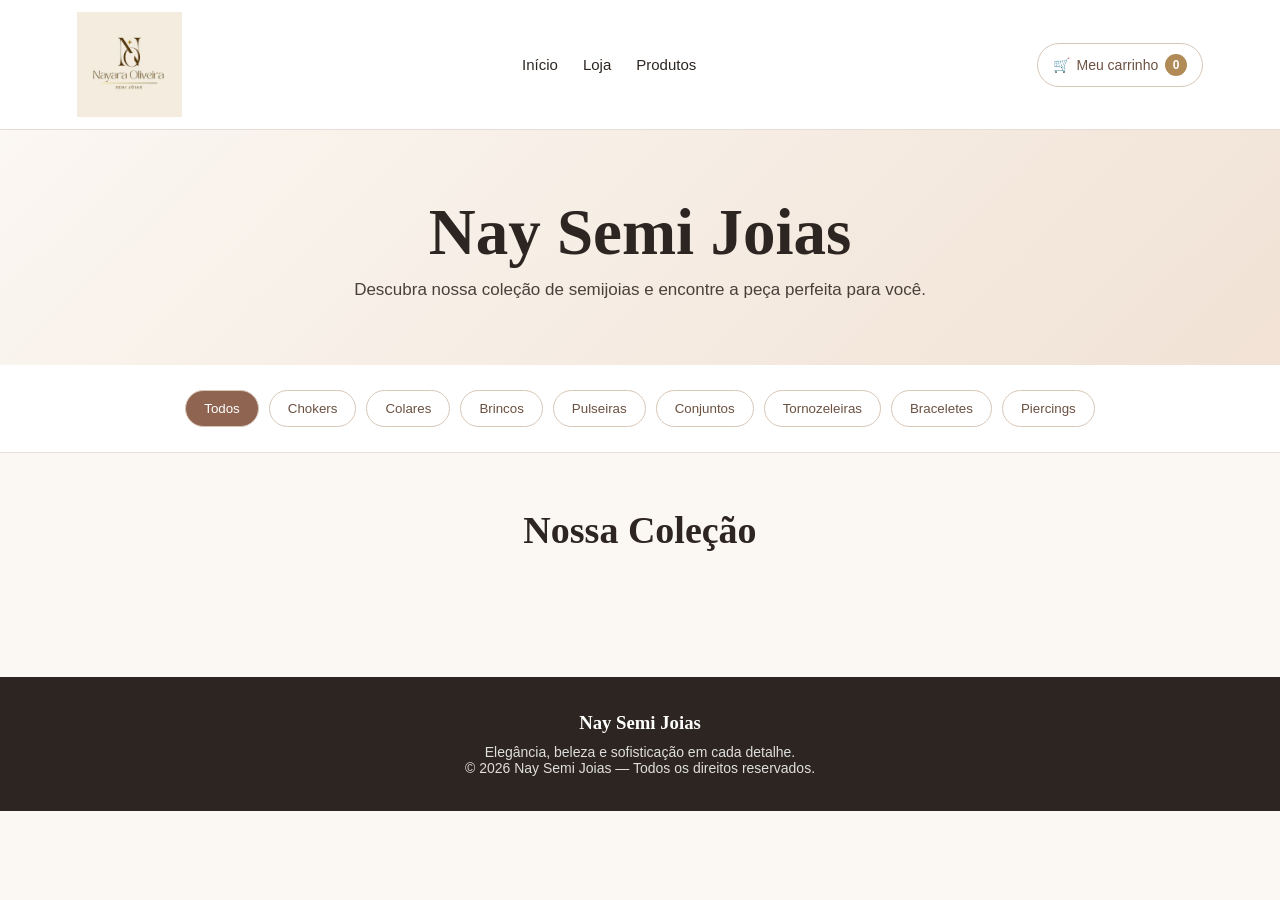
==== loja.html @ fa95d328 "Reorder script tags for carrinho.js" ====
<!DOCTYPE html>
<html lang="pt-BR">
<head>
    <meta charset="UTF-8">
    <meta name="viewport" content="width=device-width, initial-scale=1.0">

    <title>Nay Semi Joias | Loja</title>

    <link rel="stylesheet" href="loja.css">
</head>

<body>

    <!-- CABEÇALHO -->
    <header class="loja-header">

        <a href="index.html" class="loja-logo">
            <img src="logo.jpg" alt="Nayara Oliveira Semi Joias">
        </a>

        <nav class="loja-nav">
            <a href="index.html">Início</a>
            <a href="loja.html">Loja</a>
            <a href="#produtos-area">Produtos</a>
        </nav>


        <button class="carrinho-botao" id="abrir-carrinho" type="button" aria-label="Abrir carrinho">
            🛒 <span>Meu carrinho</span>
            <b id="contador-carrinho">0</b>
        </button>

    </header>


    <!-- BANNER -->
    <section class="loja-banner">

        <h1>Nay Semi Joias</h1>

        <p>
            Descubra nossa coleção de semijoias e encontre
            a peça perfeita para você.
        </p>

    </section>


    <!-- CATEGORIAS -->
    <section class="categorias" id="categorias">

        <button class="ativo" onclick="filtrarProdutos('Todos', this)">
            Todos
        </button>

        <button onclick="filtrarProdutos('Chokers', this)">
            Chokers
        </button>

        <button onclick="filtrarProdutos('Colares', this)">
            Colares
        </button>

        <button onclick="filtrarProdutos('Brincos', this)">
            Brincos
        </button>

        <button onclick="filtrarProdutos('Pulseiras', this)">
            Pulseiras
        </button>

        <button onclick="filtrarProdutos('Conjuntos', this)">
            Conjuntos
        </button>

        <button onclick="filtrarProdutos('Tornozeleiras', this)">
            Tornozeleiras
        </button>

        <button onclick="filtrarProdutos('Braceletes', this)">
            Braceletes
        </button>

        <button onclick="filtrarProdutos('Piercings', this)">
            Piercings
        </button>

    </section>


    <!-- PRODUTOS -->
    <main class="loja-produtos" id="produtos-area">

        <h2>Nossa Coleção</h2>

        <div id="produtos"></div>

    </main>



    <!-- CARRINHO -->
    <div class="carrinho-overlay" id="carrinho-overlay" aria-hidden="true">
        <aside class="carrinho-painel" aria-label="Carrinho de compras">
            <div class="carrinho-topo">
                <div>
                    <span class="carrinho-kicker">NAY SEMI JOIAS</span>
                    <h2>Meu carrinho</h2>
                </div>
                <button class="carrinho-fechar" id="fechar-carrinho" type="button" aria-label="Fechar carrinho">×</button>
            </div>

            <div id="itens-carrinho" class="itens-carrinho"></div>

            <div class="carrinho-vazio" id="carrinho-vazio">
                <div class="carrinho-vazio-icone">🛍️</div>
                <h3>Seu carrinho está vazio</h3>
                <p>Escolha suas peças favoritas e adicione ao carrinho.</p>
            </div>

            <div class="carrinho-resumo">
                <div><span>Total</span><strong id="total-carrinho">R$ 0,00</strong></div>
                <button id="finalizar-whatsapp" class="finalizar-whatsapp" type="button">
                    Finalizar pedido pelo WhatsApp
                </button>
                <button id="continuar-comprando" class="continuar-comprando" type="button">
                    Continuar comprando
                </button>
                <small>O pagamento online poderá ser conectado em uma próxima etapa.</small>
            </div>
        </aside>
    </div>

    <!-- RODAPÉ -->
    <footer class="loja-footer">

        <h3>Nay Semi Joias</h3>

        <p>
            Elegância, beleza e sofisticação em cada detalhe.
        </p>

        <p>
            © 2026 Nay Semi Joias — Todos os direitos reservados.
        </p>

    </footer>


    <!-- JAVASCRIPT -->
    <script src="produtos.js"></script>
<script src="carrinho.js"></script>
    <script>
            const botoes = document.querySelectorAll(".categorias button");

            botoes.forEach(function(item) {
                item.classList.remove("ativo");
            });

            botao.classList.add("ativo");

            if (categoria === "Todos") {

                renderizarProdutos(produtos);

            } else {

                const produtosFiltrados = produtos.filter(function(produto) {

                    return produto.categoria === categoria;

                });

                renderizarProdutos(produtosFiltrados);
            }

            document
                .getElementById("produtos-area")
                .scrollIntoView({
                    behavior: "smooth"
                });
        }

    </script>

</body>
</html>
---- loja.css ----
* {
    box-sizing: border-box;
    margin: 0;
    padding: 0;
}

html {
    scroll-behavior: smooth;
}

body {
    font-family: Arial, Helvetica, sans-serif;
    background: #fbf7f2;
    color: #4a403a;
}

/* CABEÇALHO DA LOJA */

.loja-header {
    background: #ffffff;
    border-bottom: 1px solid #e8ddd4;
    padding: 12px 6%;
    display: flex;
    align-items: center;
    justify-content: space-between;
    position: sticky;
    top: 0;
    z-index: 1000;
}

.loja-logo img {
    width: 105px;
    height: auto;
    display: block;
}

.loja-nav {
    display: flex;
    gap: 25px;
    align-items: center;
}

.loja-nav a {
    color: #2c2521;
    text-decoration: none;
    font-size: 15px;
}

.loja-nav a:hover {
    color: #b08a57;
}

/* BANNER */

.loja-banner {
    padding: 65px 7%;
    text-align: center;
    background: linear-gradient(135deg, #fbf7f2, #f1e2d5);
}

.loja-banner h1 {
    font-family: Georgia, "Times New Roman", serif;
    font-size: clamp(38px, 6vw, 65px);
    color: #2c2521;
    margin-bottom: 10px;
}

.loja-banner p {
    font-size: 17px;
    max-width: 650px;
    margin: auto;
}

/* CATEGORIAS */

.categorias {
    background: #ffffff;
    padding: 25px 6%;
    display: flex;
    justify-content: center;
    gap: 10px;
    flex-wrap: wrap;
    border-bottom: 1px solid #e8ddd4;
}

.categorias button {
    border: 1px solid #d8c6b7;
    background: #ffffff;
    color: #6b5142;
    padding: 10px 18px;
    border-radius: 25px;
    cursor: pointer;
    transition: 0.3s;
}

.categorias button:hover,
.categorias button.ativo {
    background: #8f6552;
    color: #ffffff;
}

/* PRODUTOS */

.loja-produtos {
    max-width: 1250px;
    margin: auto;
    padding: 55px 5%;
}

.loja-produtos h2 {
    text-align: center;
    font-family: Georgia, "Times New Roman", serif;
    font-size: 38px;
    color: #2c2521;
    margin-bottom: 40px;
}

#produtos {
    display: grid;
    grid-template-columns: repeat(4, 1fr);
    gap: 25px;
}

/* CARD */

.produto-card {
    background: #ffffff;
    border: 1px solid #e8ddd4;
    border-radius: 16px;
    overflow: hidden;
    transition: 0.3s;
}

.produto-card:hover {
    transform: translateY(-5px);
    box-shadow: 0 12px 30px rgba(60, 40, 25, 0.12);
}

.produto-imagem {
    width: 100%;
    aspect-ratio: 1 / 1;
    background: #f7f1eb;
    display: flex;
    align-items: center;
    justify-content: center;
    overflow: hidden;
}

.produto-imagem img {
    width: 100%;
    height: 100%;
    object-fit: cover;
    display: block;
}

.sem-imagem {
    color: #9b8577;
    font-size: 14px;
}

/* INFORMAÇÕES */

.produto-info {
    padding: 18px;
}

.produto-categoria {
    font-size: 12px;
    text-transform: uppercase;
    letter-spacing: 1px;
    color: #b08a57;
}

.produto-info h3 {
    font-family: Georgia, "Times New Roman", serif;
    font-size: 19px;
    line-height: 1.3;
    color: #2c2521;
    margin: 8px 0 12px;
}

.produto-info strong {
    display: block;
    font-size: 20px;
    color: #8f6552;
    margin-bottom: 8px;
}

.produto-info p {
    font-size: 13px;
    color: #75665d;
    min-height: 35px;
    margin-bottom: 15px;
}

/* BOTÃO COMPRAR */

.produto-info button {
    width: 100%;
    padding: 12px;
    border: none;
    border-radius: 25px;
    background: #8f6552;
    color: #ffffff;
    font-size: 15px;
    cursor: pointer;
    transition: 0.3s;
}

.produto-info button:hover {
    background: #b08a57;
    transform: translateY(-2px);
}

/* RODAPÉ */

.loja-footer {
    background: #2c2521;
    color: #ffffff;
    text-align: center;
    padding: 35px 20px;
    margin-top: 30px;
}

.loja-footer h3 {
    font-family: Georgia, "Times New Roman", serif;
    margin-bottom: 10px;
}

.loja-footer p {
    font-size: 14px;
    opacity: 0.85;
}

/* TABLET */

@media (max-width: 1000px) {

    #produtos {
        grid-template-columns: repeat(3, 1fr);
    }

}

/* CELULAR */

@media (max-width: 700px) {

    .loja-header {
        padding: 10px 5%;
    }

    .loja-logo img {
        width: 85px;
    }

    .loja-nav {
        gap: 12px;
    }

    .loja-nav a {
        font-size: 12px;
    }

    .loja-banner {
        padding: 50px 6%;
    }

    .loja-banner h1 {
        font-size: 40px;
    }

    .loja-banner p {
        font-size: 15px;
    }

    .loja-produtos {
        padding: 40px 4%;
    }

    .loja-produtos h2 {
        font-size: 30px;
    }

    #produtos {
        grid-template-columns: repeat(2, 1fr);
        gap: 12px;
    }

    .produto-info {
        padding: 13px;
    }

    .produto-info h3 {
        font-size: 16px;
    }

    .produto-info strong {
        font-size: 18px;
    }

    .produto-info p {
        font-size: 11px;
    }

}

/* CELULARES PEQUENOS */

@media (max-width: 400px) {

    #produtos {
        gap: 9px;
    }

    .produto-info h3 {
        font-size: 15px;
    }

    .produto-info button {
        font-size: 13px;
        padding: 10px;
    }

}


/* =========================
   CARRINHO DE COMPRAS
   ========================= */

.carrinho-botao {
    border: 1px solid #d8c6b7;
    background: #ffffff;
    color: #6b5142;
    padding: 10px 15px;
    border-radius: 25px;
    cursor: pointer;
    font-size: 14px;
    display: flex;
    align-items: center;
    gap: 7px;
    white-space: nowrap;
    transition: 0.3s;
}

.carrinho-botao:hover {
    background: #8f6552;
    color: #ffffff;
}

.carrinho-botao b {
    min-width: 22px;
    height: 22px;
    padding: 2px 6px;
    border-radius: 50%;
    background: #b08a57;
    color: #ffffff;
    font-size: 12px;
    display: inline-flex;
    align-items: center;
    justify-content: center;
}

.produto-info .adicionar-carrinho {
    margin-top: 8px;
    background: #2c2521;
}

.produto-info .adicionar-carrinho:hover {
    background: #b08a57;
}

.carrinho-overlay {
    position: fixed;
    inset: 0;
    background: rgba(35, 27, 22, 0.48);
    z-index: 3000;
    opacity: 0;
    visibility: hidden;
    transition: 0.25s;
}

.carrinho-overlay.aberto {
    opacity: 1;
    visibility: visible;
}

.carrinho-painel {
    position: absolute;
    top: 0;
    right: 0;
    width: min(430px, 94vw);
    height: 100%;
    background: #fbf7f2;
    box-shadow: -10px 0 35px rgba(40, 25, 15, 0.18);
    transform: translateX(100%);
    transition: 0.3s;
    display: flex;
    flex-direction: column;
}

.carrinho-overlay.aberto .carrinho-painel {
    transform: translateX(0);
}

.carrinho-topo {
    padding: 22px 20px 16px;
    background: #ffffff;
    border-bottom: 1px solid #e8ddd4;
    display: flex;
    justify-content: space-between;
    align-items: flex-start;
}

.carrinho-kicker {
    font-size: 10px;
    letter-spacing: 1.6px;
    color: #b08a57;
}

.carrinho-topo h2 {
    font-family: Georgia, "Times New Roman", serif;
    color: #2c2521;
    margin-top: 4px;
}

.carrinho-fechar {
    border: 0;
    background: transparent;
    color: #6b5142;
    font-size: 34px;
    line-height: 1;
    cursor: pointer;
}

.itens-carrinho {
    flex: 1;
    overflow-y: auto;
    padding: 15px;
}

.item-carrinho {
    background: #ffffff;
    border: 1px solid #e8ddd4;
    border-radius: 13px;
    padding: 11px;
    margin-bottom: 10px;
    display: grid;
    grid-template-columns: 66px 1fr;
    gap: 11px;
}

.item-carrinho img {
    width: 66px;
    height: 66px;
    object-fit: cover;
    border-radius: 9px;
    background: #f7f1eb;
}

.item-carrinho h4 {
    color: #2c2521;
    font-family: Georgia, "Times New Roman", serif;
    font-size: 15px;
    margin-bottom: 5px;
}

.item-carrinho-preco {
    color: #8f6552;
    font-weight: bold;
    font-size: 14px;
}

.item-carrinho-acoes {
    display: flex;
    align-items: center;
    justify-content: space-between;
    gap: 8px;
    margin-top: 9px;
}

.quantidade {
    display: flex;
    align-items: center;
    border: 1px solid #d8c6b7;
    border-radius: 20px;
    overflow: hidden;
}

.quantidade button {
    border: 0;
    background: #fbf7f2;
    width: 28px;
    height: 28px;
    cursor: pointer;
    color: #6b5142;
    font-size: 16px;
}

.quantidade span {
    width: 27px;
    text-align: center;
    font-size: 13px;
}

.remover-item {
    border: 0;
    background: transparent;
    color: #9b6d5c;
    cursor: pointer;
    font-size: 12px;
}

.carrinho-vazio {
    text-align: center;
    padding: 55px 25px;
    color: #75665d;
}

.carrinho-vazio-icone {
    font-size: 42px;
    margin-bottom: 12px;
}

.carrinho-vazio h3 {
    font-family: Georgia, "Times New Roman", serif;
    color: #2c2521;
    margin-bottom: 8px;
}

.carrinho-resumo {
    background: #ffffff;
    border-top: 1px solid #e8ddd4;
    padding: 18px;
}

.carrinho-resumo > div {
    display: flex;
    justify-content: space-between;
    align-items: center;
    margin-bottom: 13px;
}

.carrinho-resumo strong {
    color: #8f6552;
    font-size: 20px;
}

.finalizar-whatsapp,
.continuar-comprando {
    width: 100%;
    border: 0;
    border-radius: 25px;
    padding: 13px;
    cursor: pointer;
    font-size: 14px;
}

.finalizar-whatsapp {
    background: #8f6552;
    color: #ffffff;
}

.finalizar-whatsapp:hover {
    background: #b08a57;
}

.continuar-comprando {
    margin-top: 8px;
    background: #f1e2d5;
    color: #6b5142;
}

.carrinho-resumo small {
    display: block;
    text-align: center;
    color: #9b8577;
    font-size: 10px;
    margin-top: 10px;
    line-height: 1.4;
}

body.carrinho-aberto {
    overflow: hidden;
}

@media (max-width: 700px) {
    .loja-header {
        flex-wrap: wrap;
        gap: 10px;
    }

    .loja-nav {
        order: 3;
        width: 100%;
        justify-content: center;
    }

    .carrinho-botao {
        padding: 9px 12px;
        font-size: 12px;
    }

    .carrinho-botao span {
        display: none;
    }
}
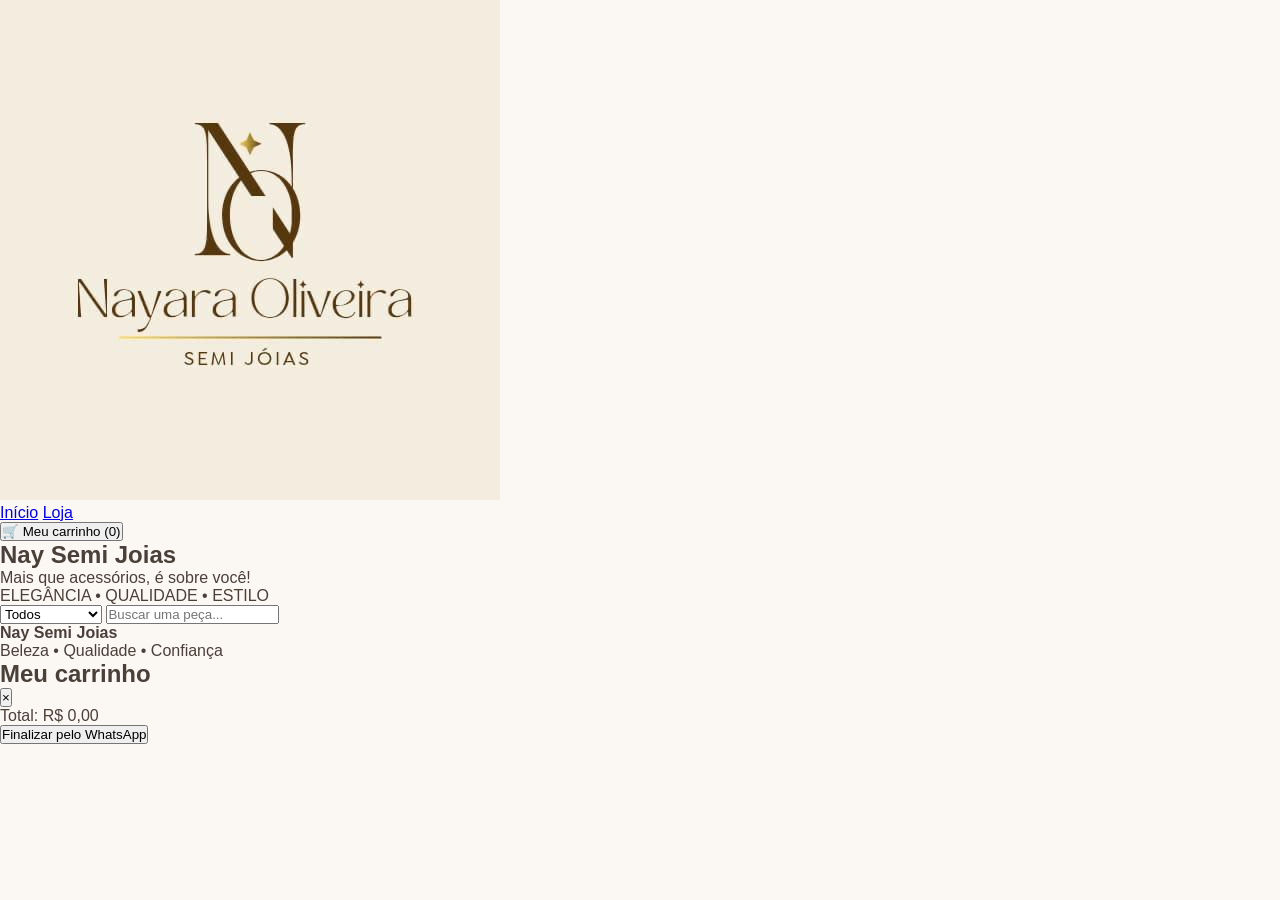
==== commit 9d74caec: "Add files via upload" ====
--- a/loja.html
+++ b/loja.html
@@ -1,187 +1,45 @@
-<!DOCTYPE html>
+<!doctype html>
 <html lang="pt-BR">
 <head>
-    <meta charset="UTF-8">
-    <meta name="viewport" content="width=device-width, initial-scale=1.0">
+<meta charset="utf-8">
+<meta name="viewport" content="width=device-width,initial-scale=1">
+<title>Nay Semi Joias | Loja</title>
+<link rel="stylesheet" href="loja.css">
+</head>
+<body>
+<header>
+  <div class="topo">
+    <img class="logo" src="logo.jpg" alt="Nayara Oliveira Semi Joias">
+    <nav>
+      <a href="index.html">Início</a>
+      <a href="loja.html">Loja</a>
+    </nav>
+    <button class="carrinho-btn" id="abrir-carrinho">🛒 Meu carrinho (<span id="contador-carrinho">0</span>)</button>
+  </div>
+</header>
+<section class="hero">
+  <h1>Nay Semi Joias</h1>
+  <p>Mais que acessórios, é sobre você!</p>
+  <p class="destaques">ELEGÂNCIA • QUALIDADE • ESTILO</p>
+</section>
+<div class="controles">
+  <select id="filtro-categoria">
+    <option>Todos</option><option>Chokers</option><option>Colares</option><option>Pulseiras</option>
+    <option>Brincos</option><option>Conjuntos</option><option>Piercings</option><option>Tornozeleiras</option>
+  </select>
+  <input id="busca-produtos" type="search" placeholder="Buscar uma peça...">
+</div>
+<main id="produtos-grid" class="grid"></main>
+<footer><strong>Nay Semi Joias</strong><br>Beleza • Qualidade • Confiança</footer>
 
-    <title>Nay Semi Joias | Loja</title>
-
-    <link rel="stylesheet" href="loja.css">
-</head>
-
-<body>
-
-    <!-- CABEÇALHO -->
-    <header class="loja-header">
-
-        <a href="index.html" class="loja-logo">
-            <img src="logo.jpg" alt="Nayara Oliveira Semi Joias">
-        </a>
-
-        <nav class="loja-nav">
-            <a href="index.html">Início</a>
-            <a href="loja.html">Loja</a>
-            <a href="#produtos-area">Produtos</a>
-        </nav>
-
-
-        <button class="carrinho-botao" id="abrir-carrinho" type="button" aria-label="Abrir carrinho">
-            🛒 <span>Meu carrinho</span>
-            <b id="contador-carrinho">0</b>
-        </button>
-
-    </header>
-
-
-    <!-- BANNER -->
-    <section class="loja-banner">
-
-        <h1>Nay Semi Joias</h1>
-
-        <p>
-            Descubra nossa coleção de semijoias e encontre
-            a peça perfeita para você.
-        </p>
-
-    </section>
-
-
-    <!-- CATEGORIAS -->
-    <section class="categorias" id="categorias">
-
-        <button class="ativo" onclick="filtrarProdutos('Todos', this)">
-            Todos
-        </button>
-
-        <button onclick="filtrarProdutos('Chokers', this)">
-            Chokers
-        </button>
-
-        <button onclick="filtrarProdutos('Colares', this)">
-            Colares
-        </button>
-
-        <button onclick="filtrarProdutos('Brincos', this)">
-            Brincos
-        </button>
-
-        <button onclick="filtrarProdutos('Pulseiras', this)">
-            Pulseiras
-        </button>
-
-        <button onclick="filtrarProdutos('Conjuntos', this)">
-            Conjuntos
-        </button>
-
-        <button onclick="filtrarProdutos('Tornozeleiras', this)">
-            Tornozeleiras
-        </button>
-
-        <button onclick="filtrarProdutos('Braceletes', this)">
-            Braceletes
-        </button>
-
-        <button onclick="filtrarProdutos('Piercings', this)">
-            Piercings
-        </button>
-
-    </section>
-
-
-    <!-- PRODUTOS -->
-    <main class="loja-produtos" id="produtos-area">
-
-        <h2>Nossa Coleção</h2>
-
-        <div id="produtos"></div>
-
-    </main>
-
-
-
-    <!-- CARRINHO -->
-    <div class="carrinho-overlay" id="carrinho-overlay" aria-hidden="true">
-        <aside class="carrinho-painel" aria-label="Carrinho de compras">
-            <div class="carrinho-topo">
-                <div>
-                    <span class="carrinho-kicker">NAY SEMI JOIAS</span>
-                    <h2>Meu carrinho</h2>
-                </div>
-                <button class="carrinho-fechar" id="fechar-carrinho" type="button" aria-label="Fechar carrinho">×</button>
-            </div>
-
-            <div id="itens-carrinho" class="itens-carrinho"></div>
-
-            <div class="carrinho-vazio" id="carrinho-vazio">
-                <div class="carrinho-vazio-icone">🛍️</div>
-                <h3>Seu carrinho está vazio</h3>
-                <p>Escolha suas peças favoritas e adicione ao carrinho.</p>
-            </div>
-
-            <div class="carrinho-resumo">
-                <div><span>Total</span><strong id="total-carrinho">R$ 0,00</strong></div>
-                <button id="finalizar-whatsapp" class="finalizar-whatsapp" type="button">
-                    Finalizar pedido pelo WhatsApp
-                </button>
-                <button id="continuar-comprando" class="continuar-comprando" type="button">
-                    Continuar comprando
-                </button>
-                <small>O pagamento online poderá ser conectado em uma próxima etapa.</small>
-            </div>
-        </aside>
-    </div>
-
-    <!-- RODAPÉ -->
-    <footer class="loja-footer">
-
-        <h3>Nay Semi Joias</h3>
-
-        <p>
-            Elegância, beleza e sofisticação em cada detalhe.
-        </p>
-
-        <p>
-            © 2026 Nay Semi Joias — Todos os direitos reservados.
-        </p>
-
-    </footer>
-
-
-    <!-- JAVASCRIPT -->
-    <script src="produtos.js"></script>
-<script src="carrinho.js"></script>
-    <script>
-            const botoes = document.querySelectorAll(".categorias button");
-
-            botoes.forEach(function(item) {
-                item.classList.remove("ativo");
-            });
-
-            botao.classList.add("ativo");
-
-            if (categoria === "Todos") {
-
-                renderizarProdutos(produtos);
-
-            } else {
-
-                const produtosFiltrados = produtos.filter(function(produto) {
-
-                    return produto.categoria === categoria;
-
-                });
-
-                renderizarProdutos(produtosFiltrados);
-            }
-
-            document
-                .getElementById("produtos-area")
-                .scrollIntoView({
-                    behavior: "smooth"
-                });
-        }
-
-    </script>
-
+<div class="modal" id="modal-carrinho">
+  <div class="painel">
+    <div class="painel-topo"><h2>Meu carrinho</h2><button id="fechar-carrinho">×</button></div>
+    <div id="lista-carrinho"></div>
+    <div class="total">Total: <span id="total-carrinho">R$ 0,00</span></div>
+    <button class="finalizar" id="finalizar-whatsapp">Finalizar pelo WhatsApp</button>
+  </div>
+</div>
+<script src="produtos.js"></script>
 </body>
 </html>
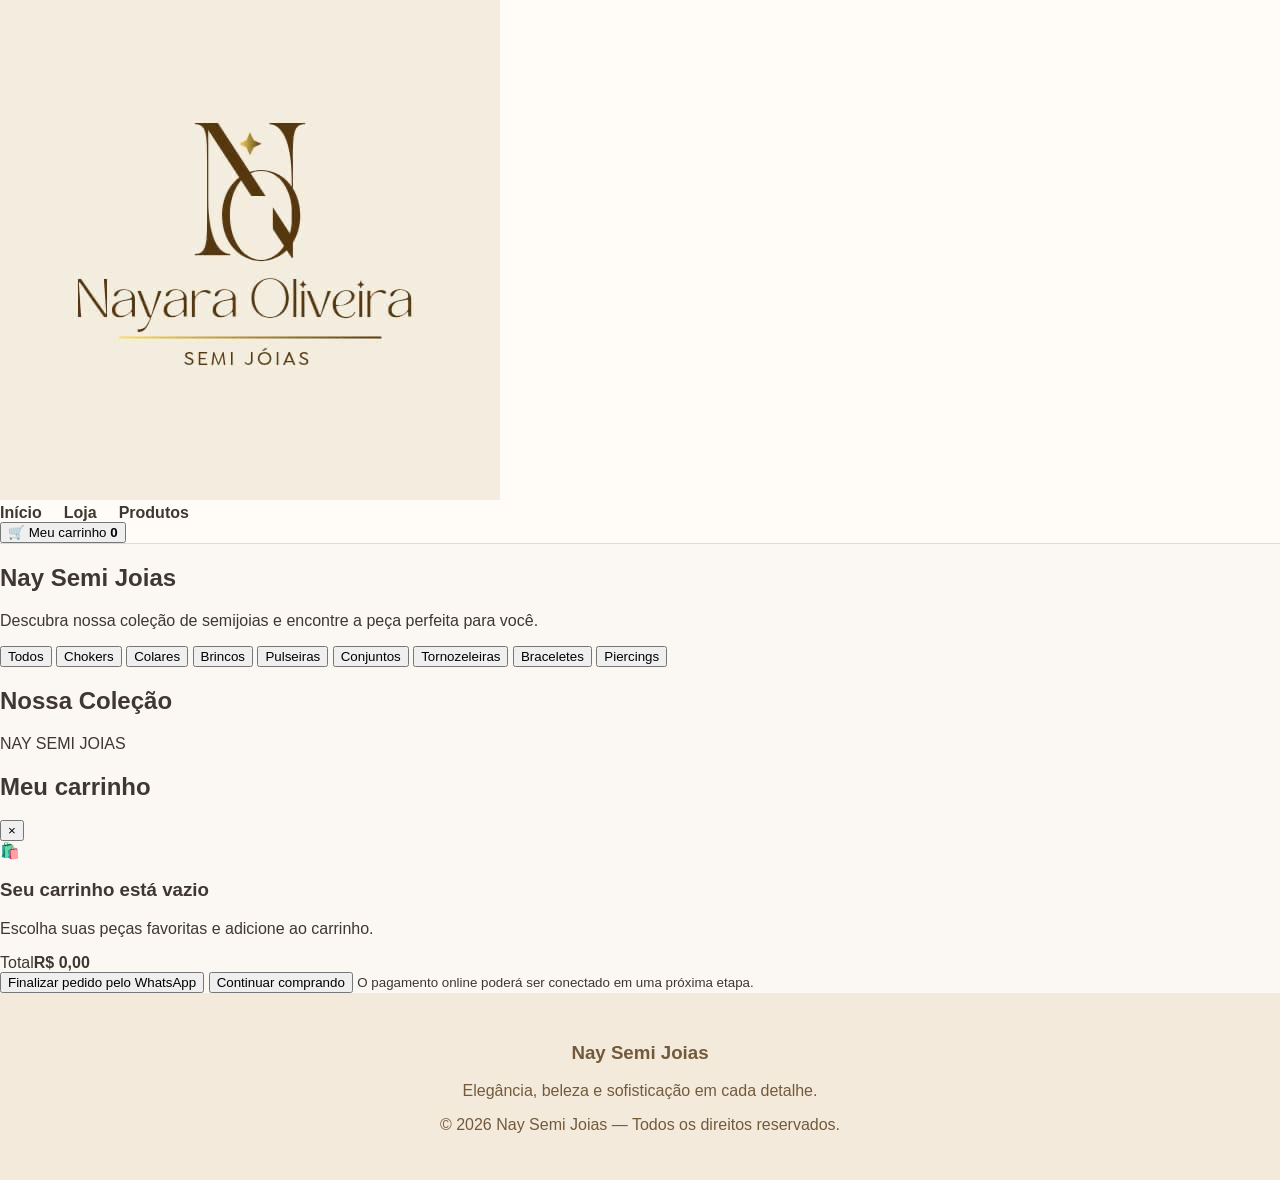
==== commit 02752902: "Add files via upload" ====
--- a/loja.html
+++ b/loja.html
@@ -1,45 +1,188 @@
-<!doctype html>
+<!DOCTYPE html>
 <html lang="pt-BR">
 <head>
-<meta charset="utf-8">
-<meta name="viewport" content="width=device-width,initial-scale=1">
-<title>Nay Semi Joias | Loja</title>
-<link rel="stylesheet" href="loja.css">
+    <meta charset="UTF-8">
+    <meta name="viewport" content="width=device-width, initial-scale=1.0">
+
+    <title>Nay Semi Joias | Loja</title>
+
+    <link rel="stylesheet" href="loja.css">
 </head>
+
 <body>
-<header>
-  <div class="topo">
-    <img class="logo" src="logo.jpg" alt="Nayara Oliveira Semi Joias">
-    <nav>
-      <a href="index.html">Início</a>
-      <a href="loja.html">Loja</a>
-    </nav>
-    <button class="carrinho-btn" id="abrir-carrinho">🛒 Meu carrinho (<span id="contador-carrinho">0</span>)</button>
-  </div>
-</header>
-<section class="hero">
-  <h1>Nay Semi Joias</h1>
-  <p>Mais que acessórios, é sobre você!</p>
-  <p class="destaques">ELEGÂNCIA • QUALIDADE • ESTILO</p>
-</section>
-<div class="controles">
-  <select id="filtro-categoria">
-    <option>Todos</option><option>Chokers</option><option>Colares</option><option>Pulseiras</option>
-    <option>Brincos</option><option>Conjuntos</option><option>Piercings</option><option>Tornozeleiras</option>
-  </select>
-  <input id="busca-produtos" type="search" placeholder="Buscar uma peça...">
-</div>
-<main id="produtos-grid" class="grid"></main>
-<footer><strong>Nay Semi Joias</strong><br>Beleza • Qualidade • Confiança</footer>
 
-<div class="modal" id="modal-carrinho">
-  <div class="painel">
-    <div class="painel-topo"><h2>Meu carrinho</h2><button id="fechar-carrinho">×</button></div>
-    <div id="lista-carrinho"></div>
-    <div class="total">Total: <span id="total-carrinho">R$ 0,00</span></div>
-    <button class="finalizar" id="finalizar-whatsapp">Finalizar pelo WhatsApp</button>
-  </div>
-</div>
-<script src="produtos.js"></script>
+    <!-- CABEÇALHO -->
+    <header class="loja-header">
+
+        <a href="index.html" class="loja-logo">
+            <img src="logo.jpg" alt="Nayara Oliveira Semi Joias">
+        </a>
+
+        <nav class="loja-nav">
+            <a href="index.html">Início</a>
+            <a href="loja.html">Loja</a>
+            <a href="#produtos-area">Produtos</a>
+        </nav>
+
+
+        <button class="carrinho-botao" id="abrir-carrinho" type="button" aria-label="Abrir carrinho">
+            🛒 <span>Meu carrinho</span>
+            <b id="contador-carrinho">0</b>
+        </button>
+
+    </header>
+
+
+    <!-- BANNER -->
+    <section class="loja-banner">
+
+        <h1>Nay Semi Joias</h1>
+
+        <p>
+            Descubra nossa coleção de semijoias e encontre
+            a peça perfeita para você.
+        </p>
+
+    </section>
+
+
+    <!-- CATEGORIAS -->
+    <section class="categorias" id="categorias">
+
+        <button class="ativo" onclick="filtrarProdutos('Todos', this)">
+            Todos
+        </button>
+
+        <button onclick="filtrarProdutos('Chokers', this)">
+            Chokers
+        </button>
+
+        <button onclick="filtrarProdutos('Colares', this)">
+            Colares
+        </button>
+
+        <button onclick="filtrarProdutos('Brincos', this)">
+            Brincos
+        </button>
+
+        <button onclick="filtrarProdutos('Pulseiras', this)">
+            Pulseiras
+        </button>
+
+        <button onclick="filtrarProdutos('Conjuntos', this)">
+            Conjuntos
+        </button>
+
+        <button onclick="filtrarProdutos('Tornozeleiras', this)">
+            Tornozeleiras
+        </button>
+
+        <button onclick="filtrarProdutos('Braceletes', this)">
+            Braceletes
+        </button>
+
+        <button onclick="filtrarProdutos('Piercings', this)">
+            Piercings
+        </button>
+
+    </section>
+
+
+    <!-- PRODUTOS -->
+    <main class="loja-produtos" id="produtos-area">
+
+        <h2>Nossa Coleção</h2>
+
+        <div id="produtos"></div>
+
+    </main>
+
+
+
+    <!-- CARRINHO -->
+    <div class="carrinho-overlay" id="carrinho-overlay" aria-hidden="true">
+        <aside class="carrinho-painel" aria-label="Carrinho de compras">
+            <div class="carrinho-topo">
+                <div>
+                    <span class="carrinho-kicker">NAY SEMI JOIAS</span>
+                    <h2>Meu carrinho</h2>
+                </div>
+                <button class="carrinho-fechar" id="fechar-carrinho" type="button" aria-label="Fechar carrinho">×</button>
+            </div>
+
+            <div id="itens-carrinho" class="itens-carrinho"></div>
+
+            <div class="carrinho-vazio" id="carrinho-vazio">
+                <div class="carrinho-vazio-icone">🛍️</div>
+                <h3>Seu carrinho está vazio</h3>
+                <p>Escolha suas peças favoritas e adicione ao carrinho.</p>
+            </div>
+
+            <div class="carrinho-resumo">
+                <div><span>Total</span><strong id="total-carrinho">R$ 0,00</strong></div>
+                <button id="finalizar-whatsapp" class="finalizar-whatsapp" type="button">
+                    Finalizar pedido pelo WhatsApp
+                </button>
+                <button id="continuar-comprando" class="continuar-comprando" type="button">
+                    Continuar comprando
+                </button>
+                <small>O pagamento online poderá ser conectado em uma próxima etapa.</small>
+            </div>
+        </aside>
+    </div>
+
+    <!-- RODAPÉ -->
+    <footer class="loja-footer">
+
+        <h3>Nay Semi Joias</h3>
+
+        <p>
+            Elegância, beleza e sofisticação em cada detalhe.
+        </p>
+
+        <p>
+            © 2026 Nay Semi Joias — Todos os direitos reservados.
+        </p>
+
+    </footer>
+
+
+    <!-- JAVASCRIPT -->
+    <script src="produtos.js?v=4"></script>
+    <script src="carrinho.js?v=4"></script>
+    <script>
+        function filtrarProdutos(categoria, botao) {
+            const botoes = document.querySelectorAll(".categorias button");
+
+            botoes.forEach(function(item) {
+                item.classList.remove("ativo");
+            });
+
+            botao.classList.add("ativo");
+
+            if (categoria === "Todos") {
+
+                renderizarProdutos(produtos);
+
+            } else {
+
+                const produtosFiltrados = produtos.filter(function(produto) {
+
+                    return produto.categoria === categoria;
+
+                });
+
+                renderizarProdutos(produtosFiltrados);
+            }
+
+            document
+                .getElementById("produtos-area")
+                .scrollIntoView({
+                    behavior: "smooth"
+                });
+        }
+
+    </script>
+
 </body>
 </html>
--- a/loja.css
+++ b/loja.css
@@ -1,608 +1,27 @@
-* {
-    box-sizing: border-box;
-    margin: 0;
-    padding: 0;
-}
 
-html {
-    scroll-behavior: smooth;
-}
-
-body {
-    font-family: Arial, Helvetica, sans-serif;
-    background: #fbf7f2;
-    color: #4a403a;
-}
-
-/* CABEÇALHO DA LOJA */
-
-.loja-header {
-    background: #ffffff;
-    border-bottom: 1px solid #e8ddd4;
-    padding: 12px 6%;
-    display: flex;
-    align-items: center;
-    justify-content: space-between;
-    position: sticky;
-    top: 0;
-    z-index: 1000;
-}
-
-.loja-logo img {
-    width: 105px;
-    height: auto;
-    display: block;
-}
-
-.loja-nav {
-    display: flex;
-    gap: 25px;
-    align-items: center;
-}
-
-.loja-nav a {
-    color: #2c2521;
-    text-decoration: none;
-    font-size: 15px;
-}
-
-.loja-nav a:hover {
-    color: #b08a57;
-}
-
-/* BANNER */
-
-.loja-banner {
-    padding: 65px 7%;
-    text-align: center;
-    background: linear-gradient(135deg, #fbf7f2, #f1e2d5);
-}
-
-.loja-banner h1 {
-    font-family: Georgia, "Times New Roman", serif;
-    font-size: clamp(38px, 6vw, 65px);
-    color: #2c2521;
-    margin-bottom: 10px;
-}
-
-.loja-banner p {
-    font-size: 17px;
-    max-width: 650px;
-    margin: auto;
-}
-
-/* CATEGORIAS */
-
-.categorias {
-    background: #ffffff;
-    padding: 25px 6%;
-    display: flex;
-    justify-content: center;
-    gap: 10px;
-    flex-wrap: wrap;
-    border-bottom: 1px solid #e8ddd4;
-}
-
-.categorias button {
-    border: 1px solid #d8c6b7;
-    background: #ffffff;
-    color: #6b5142;
-    padding: 10px 18px;
-    border-radius: 25px;
-    cursor: pointer;
-    transition: 0.3s;
-}
-
-.categorias button:hover,
-.categorias button.ativo {
-    background: #8f6552;
-    color: #ffffff;
-}
-
-/* PRODUTOS */
-
-.loja-produtos {
-    max-width: 1250px;
-    margin: auto;
-    padding: 55px 5%;
-}
-
-.loja-produtos h2 {
-    text-align: center;
-    font-family: Georgia, "Times New Roman", serif;
-    font-size: 38px;
-    color: #2c2521;
-    margin-bottom: 40px;
-}
-
-#produtos {
-    display: grid;
-    grid-template-columns: repeat(4, 1fr);
-    gap: 25px;
-}
-
-/* CARD */
-
-.produto-card {
-    background: #ffffff;
-    border: 1px solid #e8ddd4;
-    border-radius: 16px;
-    overflow: hidden;
-    transition: 0.3s;
-}
-
-.produto-card:hover {
-    transform: translateY(-5px);
-    box-shadow: 0 12px 30px rgba(60, 40, 25, 0.12);
-}
-
-.produto-imagem {
-    width: 100%;
-    aspect-ratio: 1 / 1;
-    background: #f7f1eb;
-    display: flex;
-    align-items: center;
-    justify-content: center;
-    overflow: hidden;
-}
-
-.produto-imagem img {
-    width: 100%;
-    height: 100%;
-    object-fit: cover;
-    display: block;
-}
-
-.sem-imagem {
-    color: #9b8577;
-    font-size: 14px;
-}
-
-/* INFORMAÇÕES */
-
-.produto-info {
-    padding: 18px;
-}
-
-.produto-categoria {
-    font-size: 12px;
-    text-transform: uppercase;
-    letter-spacing: 1px;
-    color: #b08a57;
-}
-
-.produto-info h3 {
-    font-family: Georgia, "Times New Roman", serif;
-    font-size: 19px;
-    line-height: 1.3;
-    color: #2c2521;
-    margin: 8px 0 12px;
-}
-
-.produto-info strong {
-    display: block;
-    font-size: 20px;
-    color: #8f6552;
-    margin-bottom: 8px;
-}
-
-.produto-info p {
-    font-size: 13px;
-    color: #75665d;
-    min-height: 35px;
-    margin-bottom: 15px;
-}
-
-/* BOTÃO COMPRAR */
-
-.produto-info button {
-    width: 100%;
-    padding: 12px;
-    border: none;
-    border-radius: 25px;
-    background: #8f6552;
-    color: #ffffff;
-    font-size: 15px;
-    cursor: pointer;
-    transition: 0.3s;
-}
-
-.produto-info button:hover {
-    background: #b08a57;
-    transform: translateY(-2px);
-}
-
-/* RODAPÉ */
-
-.loja-footer {
-    background: #2c2521;
-    color: #ffffff;
-    text-align: center;
-    padding: 35px 20px;
-    margin-top: 30px;
-}
-
-.loja-footer h3 {
-    font-family: Georgia, "Times New Roman", serif;
-    margin-bottom: 10px;
-}
-
-.loja-footer p {
-    font-size: 14px;
-    opacity: 0.85;
-}
-
-/* TABLET */
-
-@media (max-width: 1000px) {
-
-    #produtos {
-        grid-template-columns: repeat(3, 1fr);
-    }
-
-}
-
-/* CELULAR */
-
-@media (max-width: 700px) {
-
-    .loja-header {
-        padding: 10px 5%;
-    }
-
-    .loja-logo img {
-        width: 85px;
-    }
-
-    .loja-nav {
-        gap: 12px;
-    }
-
-    .loja-nav a {
-        font-size: 12px;
-    }
-
-    .loja-banner {
-        padding: 50px 6%;
-    }
-
-    .loja-banner h1 {
-        font-size: 40px;
-    }
-
-    .loja-banner p {
-        font-size: 15px;
-    }
-
-    .loja-produtos {
-        padding: 40px 4%;
-    }
-
-    .loja-produtos h2 {
-        font-size: 30px;
-    }
-
-    #produtos {
-        grid-template-columns: repeat(2, 1fr);
-        gap: 12px;
-    }
-
-    .produto-info {
-        padding: 13px;
-    }
-
-    .produto-info h3 {
-        font-size: 16px;
-    }
-
-    .produto-info strong {
-        font-size: 18px;
-    }
-
-    .produto-info p {
-        font-size: 11px;
-    }
-
-}
-
-/* CELULARES PEQUENOS */
-
-@media (max-width: 400px) {
-
-    #produtos {
-        gap: 9px;
-    }
-
-    .produto-info h3 {
-        font-size: 15px;
-    }
-
-    .produto-info button {
-        font-size: 13px;
-        padding: 10px;
-    }
-
-}
-
-
-/* =========================
-   CARRINHO DE COMPRAS
-   ========================= */
-
-.carrinho-botao {
-    border: 1px solid #d8c6b7;
-    background: #ffffff;
-    color: #6b5142;
-    padding: 10px 15px;
-    border-radius: 25px;
-    cursor: pointer;
-    font-size: 14px;
-    display: flex;
-    align-items: center;
-    gap: 7px;
-    white-space: nowrap;
-    transition: 0.3s;
-}
-
-.carrinho-botao:hover {
-    background: #8f6552;
-    color: #ffffff;
-}
-
-.carrinho-botao b {
-    min-width: 22px;
-    height: 22px;
-    padding: 2px 6px;
-    border-radius: 50%;
-    background: #b08a57;
-    color: #ffffff;
-    font-size: 12px;
-    display: inline-flex;
-    align-items: center;
-    justify-content: center;
-}
-
-.produto-info .adicionar-carrinho {
-    margin-top: 8px;
-    background: #2c2521;
-}
-
-.produto-info .adicionar-carrinho:hover {
-    background: #b08a57;
-}
-
-.carrinho-overlay {
-    position: fixed;
-    inset: 0;
-    background: rgba(35, 27, 22, 0.48);
-    z-index: 3000;
-    opacity: 0;
-    visibility: hidden;
-    transition: 0.25s;
-}
-
-.carrinho-overlay.aberto {
-    opacity: 1;
-    visibility: visible;
-}
-
-.carrinho-painel {
-    position: absolute;
-    top: 0;
-    right: 0;
-    width: min(430px, 94vw);
-    height: 100%;
-    background: #fbf7f2;
-    box-shadow: -10px 0 35px rgba(40, 25, 15, 0.18);
-    transform: translateX(100%);
-    transition: 0.3s;
-    display: flex;
-    flex-direction: column;
-}
-
-.carrinho-overlay.aberto .carrinho-painel {
-    transform: translateX(0);
-}
-
-.carrinho-topo {
-    padding: 22px 20px 16px;
-    background: #ffffff;
-    border-bottom: 1px solid #e8ddd4;
-    display: flex;
-    justify-content: space-between;
-    align-items: flex-start;
-}
-
-.carrinho-kicker {
-    font-size: 10px;
-    letter-spacing: 1.6px;
-    color: #b08a57;
-}
-
-.carrinho-topo h2 {
-    font-family: Georgia, "Times New Roman", serif;
-    color: #2c2521;
-    margin-top: 4px;
-}
-
-.carrinho-fechar {
-    border: 0;
-    background: transparent;
-    color: #6b5142;
-    font-size: 34px;
-    line-height: 1;
-    cursor: pointer;
-}
-
-.itens-carrinho {
-    flex: 1;
-    overflow-y: auto;
-    padding: 15px;
-}
-
-.item-carrinho {
-    background: #ffffff;
-    border: 1px solid #e8ddd4;
-    border-radius: 13px;
-    padding: 11px;
-    margin-bottom: 10px;
-    display: grid;
-    grid-template-columns: 66px 1fr;
-    gap: 11px;
-}
-
-.item-carrinho img {
-    width: 66px;
-    height: 66px;
-    object-fit: cover;
-    border-radius: 9px;
-    background: #f7f1eb;
-}
-
-.item-carrinho h4 {
-    color: #2c2521;
-    font-family: Georgia, "Times New Roman", serif;
-    font-size: 15px;
-    margin-bottom: 5px;
-}
-
-.item-carrinho-preco {
-    color: #8f6552;
-    font-weight: bold;
-    font-size: 14px;
-}
-
-.item-carrinho-acoes {
-    display: flex;
-    align-items: center;
-    justify-content: space-between;
-    gap: 8px;
-    margin-top: 9px;
-}
-
-.quantidade {
-    display: flex;
-    align-items: center;
-    border: 1px solid #d8c6b7;
-    border-radius: 20px;
-    overflow: hidden;
-}
-
-.quantidade button {
-    border: 0;
-    background: #fbf7f2;
-    width: 28px;
-    height: 28px;
-    cursor: pointer;
-    color: #6b5142;
-    font-size: 16px;
-}
-
-.quantidade span {
-    width: 27px;
-    text-align: center;
-    font-size: 13px;
-}
-
-.remover-item {
-    border: 0;
-    background: transparent;
-    color: #9b6d5c;
-    cursor: pointer;
-    font-size: 12px;
-}
-
-.carrinho-vazio {
-    text-align: center;
-    padding: 55px 25px;
-    color: #75665d;
-}
-
-.carrinho-vazio-icone {
-    font-size: 42px;
-    margin-bottom: 12px;
-}
-
-.carrinho-vazio h3 {
-    font-family: Georgia, "Times New Roman", serif;
-    color: #2c2521;
-    margin-bottom: 8px;
-}
-
-.carrinho-resumo {
-    background: #ffffff;
-    border-top: 1px solid #e8ddd4;
-    padding: 18px;
-}
-
-.carrinho-resumo > div {
-    display: flex;
-    justify-content: space-between;
-    align-items: center;
-    margin-bottom: 13px;
-}
-
-.carrinho-resumo strong {
-    color: #8f6552;
-    font-size: 20px;
-}
-
-.finalizar-whatsapp,
-.continuar-comprando {
-    width: 100%;
-    border: 0;
-    border-radius: 25px;
-    padding: 13px;
-    cursor: pointer;
-    font-size: 14px;
-}
-
-.finalizar-whatsapp {
-    background: #8f6552;
-    color: #ffffff;
-}
-
-.finalizar-whatsapp:hover {
-    background: #b08a57;
-}
-
-.continuar-comprando {
-    margin-top: 8px;
-    background: #f1e2d5;
-    color: #6b5142;
-}
-
-.carrinho-resumo small {
-    display: block;
-    text-align: center;
-    color: #9b8577;
-    font-size: 10px;
-    margin-top: 10px;
-    line-height: 1.4;
-}
-
-body.carrinho-aberto {
-    overflow: hidden;
-}
-
-@media (max-width: 700px) {
-    .loja-header {
-        flex-wrap: wrap;
-        gap: 10px;
-    }
-
-    .loja-nav {
-        order: 3;
-        width: 100%;
-        justify-content: center;
-    }
-
-    .carrinho-botao {
-        padding: 9px 12px;
-        font-size: 12px;
-    }
-
-    .carrinho-botao span {
-        display: none;
-    }
-}
+:root{--fundo:#fbf7f2;--creme:#f4eadc;--dourado:#a87935;--texto:#3f3731;--borda:#e8d8c5;--verde:#238b4d}
+*{box-sizing:border-box}body{margin:0;background:var(--fundo);color:var(--texto);font-family:Arial,Helvetica,sans-serif}
+header{position:sticky;top:0;z-index:20;background:rgba(255,252,248,.97);border-bottom:1px solid var(--borda);backdrop-filter:blur(8px)}
+.topo{max-width:1180px;margin:auto;display:flex;align-items:center;gap:28px;padding:12px 20px}
+.logo{width:105px;height:105px;object-fit:contain;border-radius:10px}
+nav{display:flex;gap:22px;align-items:center;flex:1}nav a{color:var(--texto);text-decoration:none;font-weight:700}nav a:hover{color:var(--dourado)}
+.carrinho-btn{border:1px solid var(--dourado);background:#fffaf4;color:var(--texto);padding:11px 15px;border-radius:24px;font-weight:700}
+.hero{max-width:1180px;margin:24px auto 8px;padding:30px 20px;background:linear-gradient(135deg,#f7ead9,#fffaf5);border:1px solid var(--borda);border-radius:24px;text-align:center}
+.hero h1{font-family:Georgia,serif;color:#8b6128;margin:0 0 8px;font-size:clamp(30px,5vw,48px)}
+.hero p{margin:6px 0}.destaques{font-size:13px;letter-spacing:2px;color:#7a6a5d}
+.controles{max-width:1180px;margin:18px auto;padding:0 20px;display:flex;gap:10px;flex-wrap:wrap}
+select,input{padding:12px 14px;border:1px solid var(--borda);border-radius:12px;background:#fff;font-size:15px}
+input{flex:1;min-width:220px}
+.grid{max-width:1180px;margin:0 auto;padding:0 20px 50px;display:grid;grid-template-columns:repeat(3,1fr);gap:18px}
+.produto-card{background:#fff;border:1px solid var(--borda);border-radius:18px;overflow:hidden;box-shadow:0 4px 18px rgba(82,58,34,.06)}
+.foto-wrap{height:290px;background:#f8f2eb;position:relative;display:flex;align-items:center;justify-content:center;padding:10px}
+.foto-wrap img{width:100%;height:100%;object-fit:contain}
+.etiqueta{position:absolute;top:12px;left:12px;background:#9a6d32;color:#fff;padding:6px 9px;border-radius:9px;font-size:11px;font-weight:700;z-index:2}
+.produto-info{padding:16px}.produto-info h3{font-family:Georgia,serif;margin:0 0 9px;font-size:19px;line-height:1.2}.banho{font-size:12px;text-transform:uppercase;letter-spacing:.5px;color:#75695f;min-height:30px;margin:0 0 8px}.preco{display:block;color:#98682c;font-family:Georgia,serif;font-size:24px;margin-bottom:13px}
+.acoes{display:grid;grid-template-columns:1fr 1fr;gap:8px}.acoes button{border-radius:10px;padding:11px 8px;font-weight:700;font-size:12px;cursor:pointer}
+.btn-carrinho{border:1px solid #b9894d;background:#fffaf5;color:#6d4a24}.btn-whatsapp{border:0;background:var(--verde);color:#fff}
+.sem-resultados{text-align:center;grid-column:1/-1;padding:40px}
+footer{background:var(--creme);padding:30px 20px;text-align:center;color:#735a3c}
+.modal{position:fixed;inset:0;background:rgba(35,25,18,.45);display:none;align-items:flex-end;justify-content:center;z-index:50}.modal.aberto{display:flex}
+.painel{background:#fffaf6;width:min(560px,100%);max-height:85vh;border-radius:24px 24px 0 0;padding:22px;overflow:auto}.painel-topo{display:flex;justify-content:space-between;align-items:center}.painel-topo button{font-size:28px;border:0;background:none}.item-carrinho{display:grid;grid-template-columns:64px 1fr 30px;gap:12px;align-items:center;padding:10px 0;border-bottom:1px solid var(--borda)}.item-carrinho img{width:64px;height:64px;object-fit:contain;background:#f8f2eb;border-radius:10px}.item-carrinho span{display:block;color:#75695f;font-size:13px;margin-top:5px}.item-carrinho button{border:0;background:none;font-size:22px}.total{font-size:20px;font-weight:700;text-align:right;padding:18px 0}.finalizar{width:100%;padding:14px;border:0;border-radius:12px;background:var(--verde);color:#fff;font-weight:700;font-size:16px}
+@media(max-width:900px){.grid{grid-template-columns:repeat(2,1fr)}}@media(max-width:620px){.topo{padding:8px 12px}.logo{width:70px;height:70px}nav{gap:10px;font-size:13px}.carrinho-btn{padding:9px}.grid{grid-template-columns:1fr;padding:0 12px 40px}.controles{padding:0 12px}.foto-wrap{height:310px}.acoes{grid-template-columns:1fr}.hero{margin:12px}.hero h1{font-size:30px}}
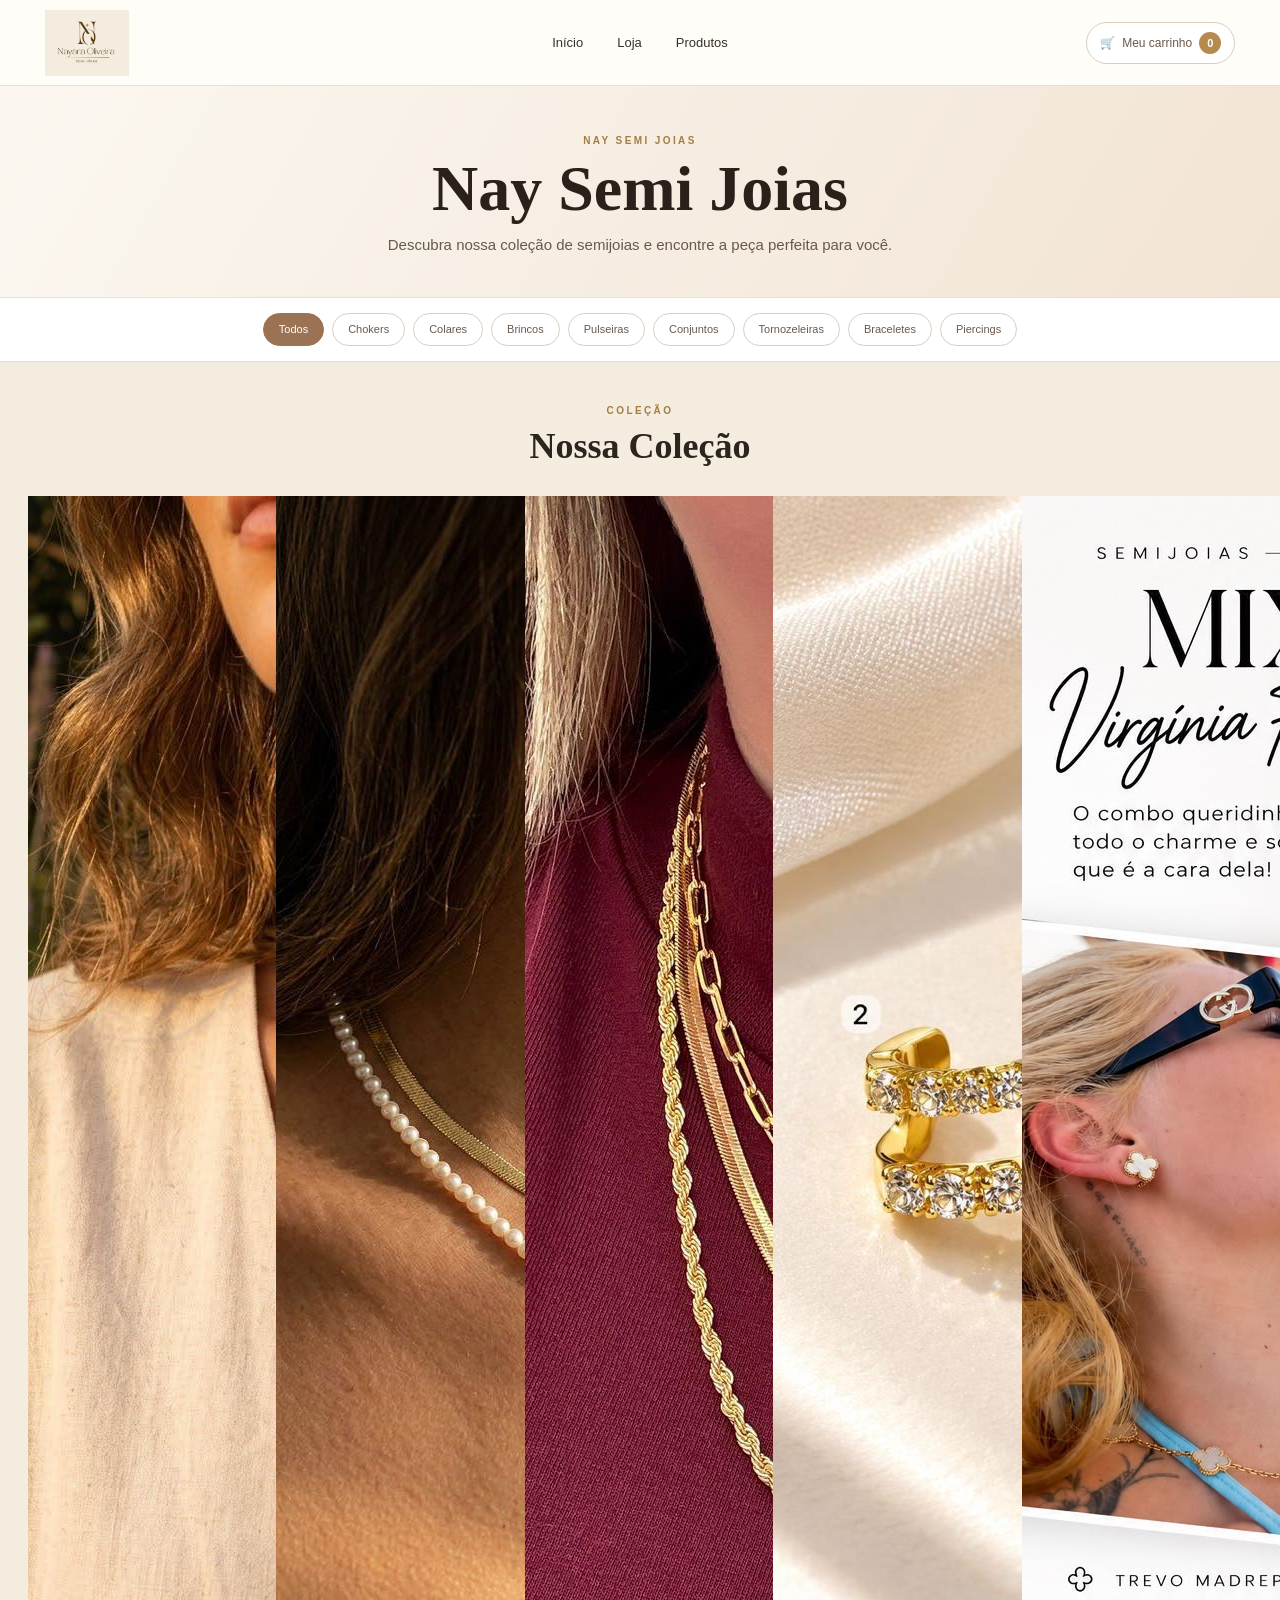
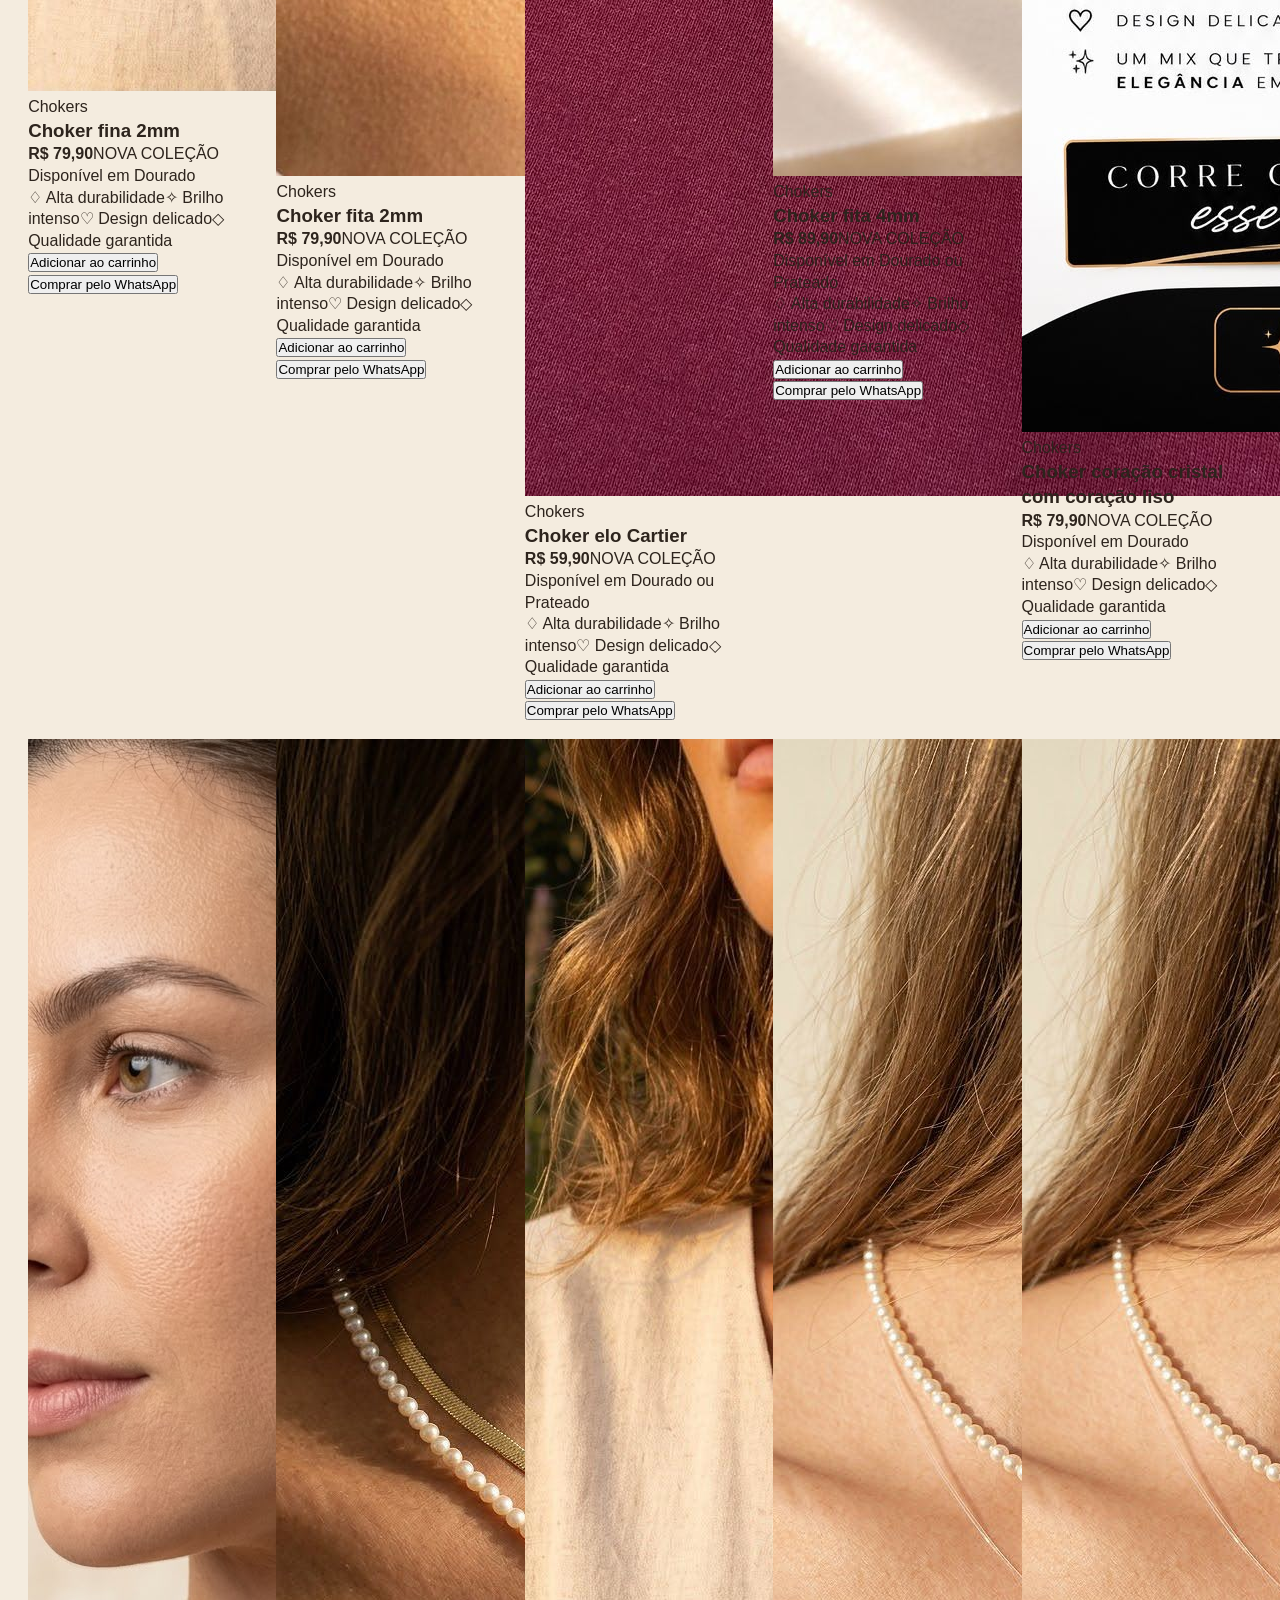
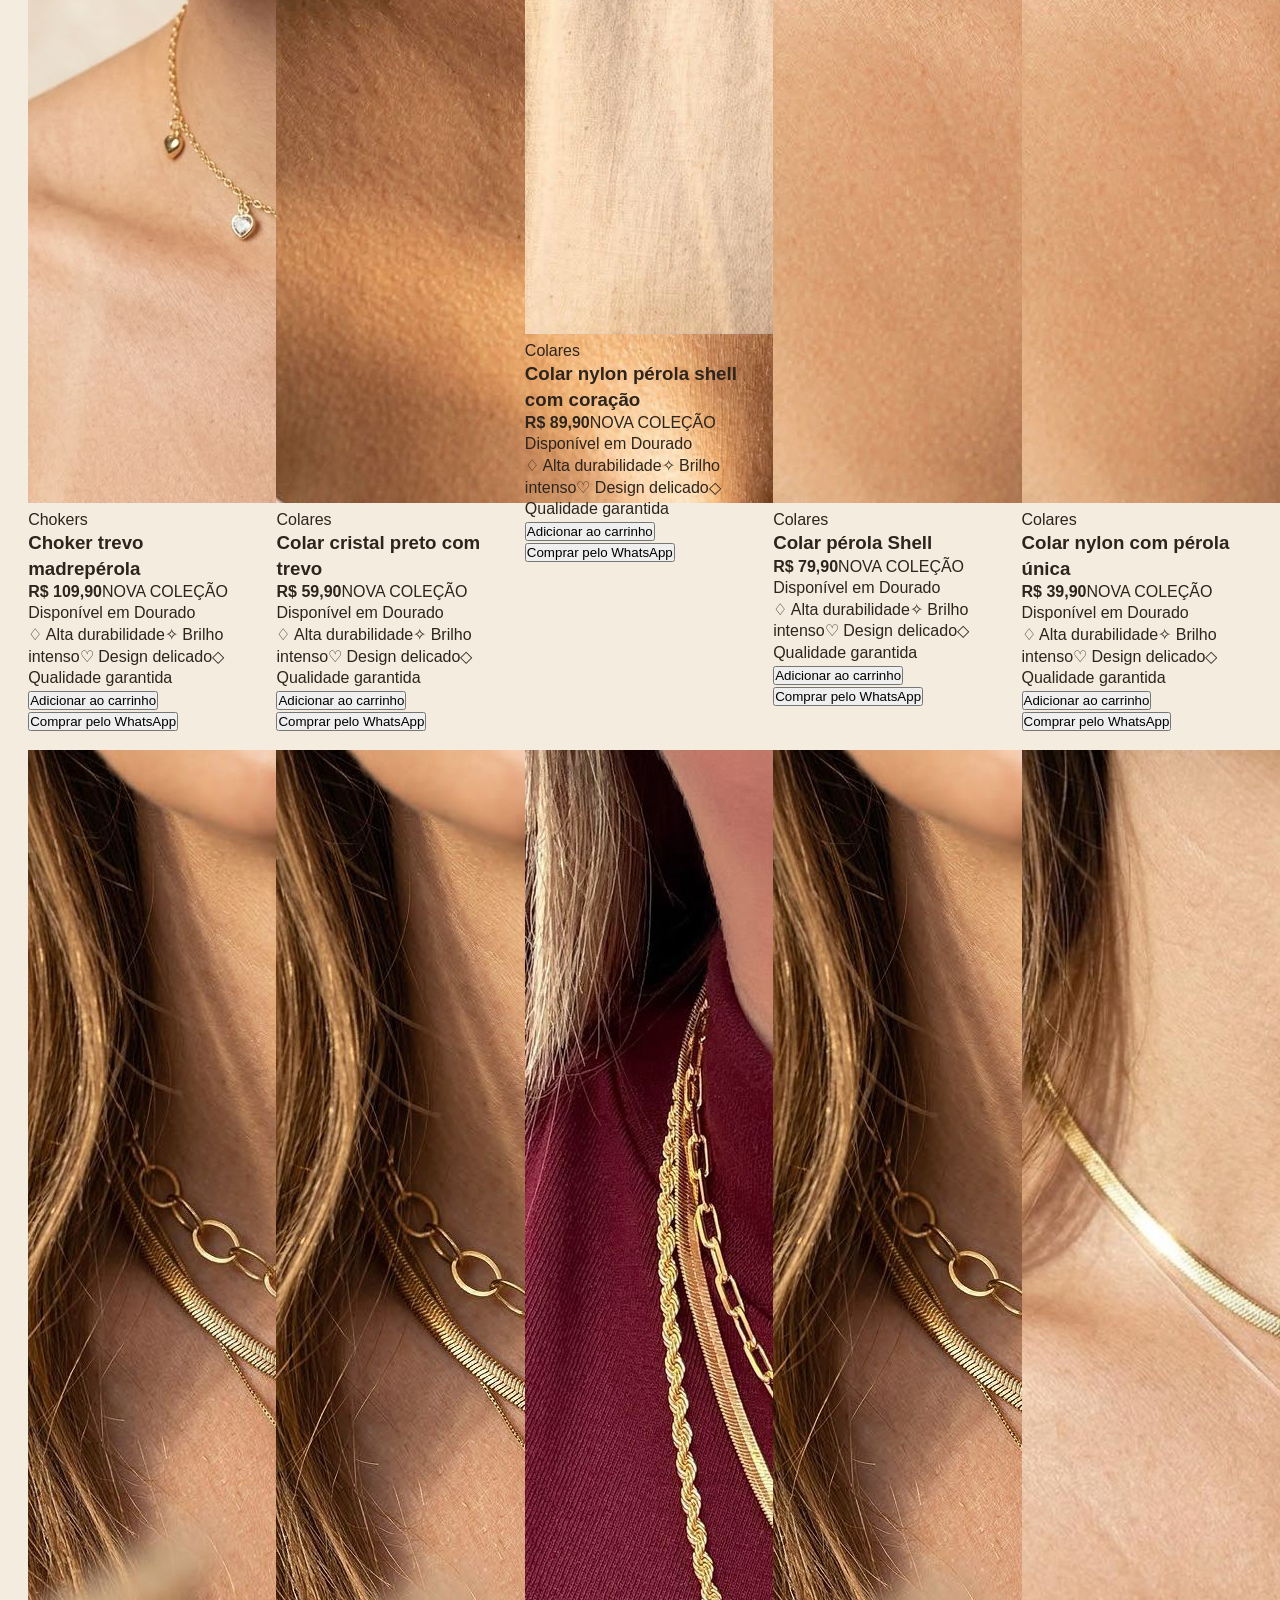
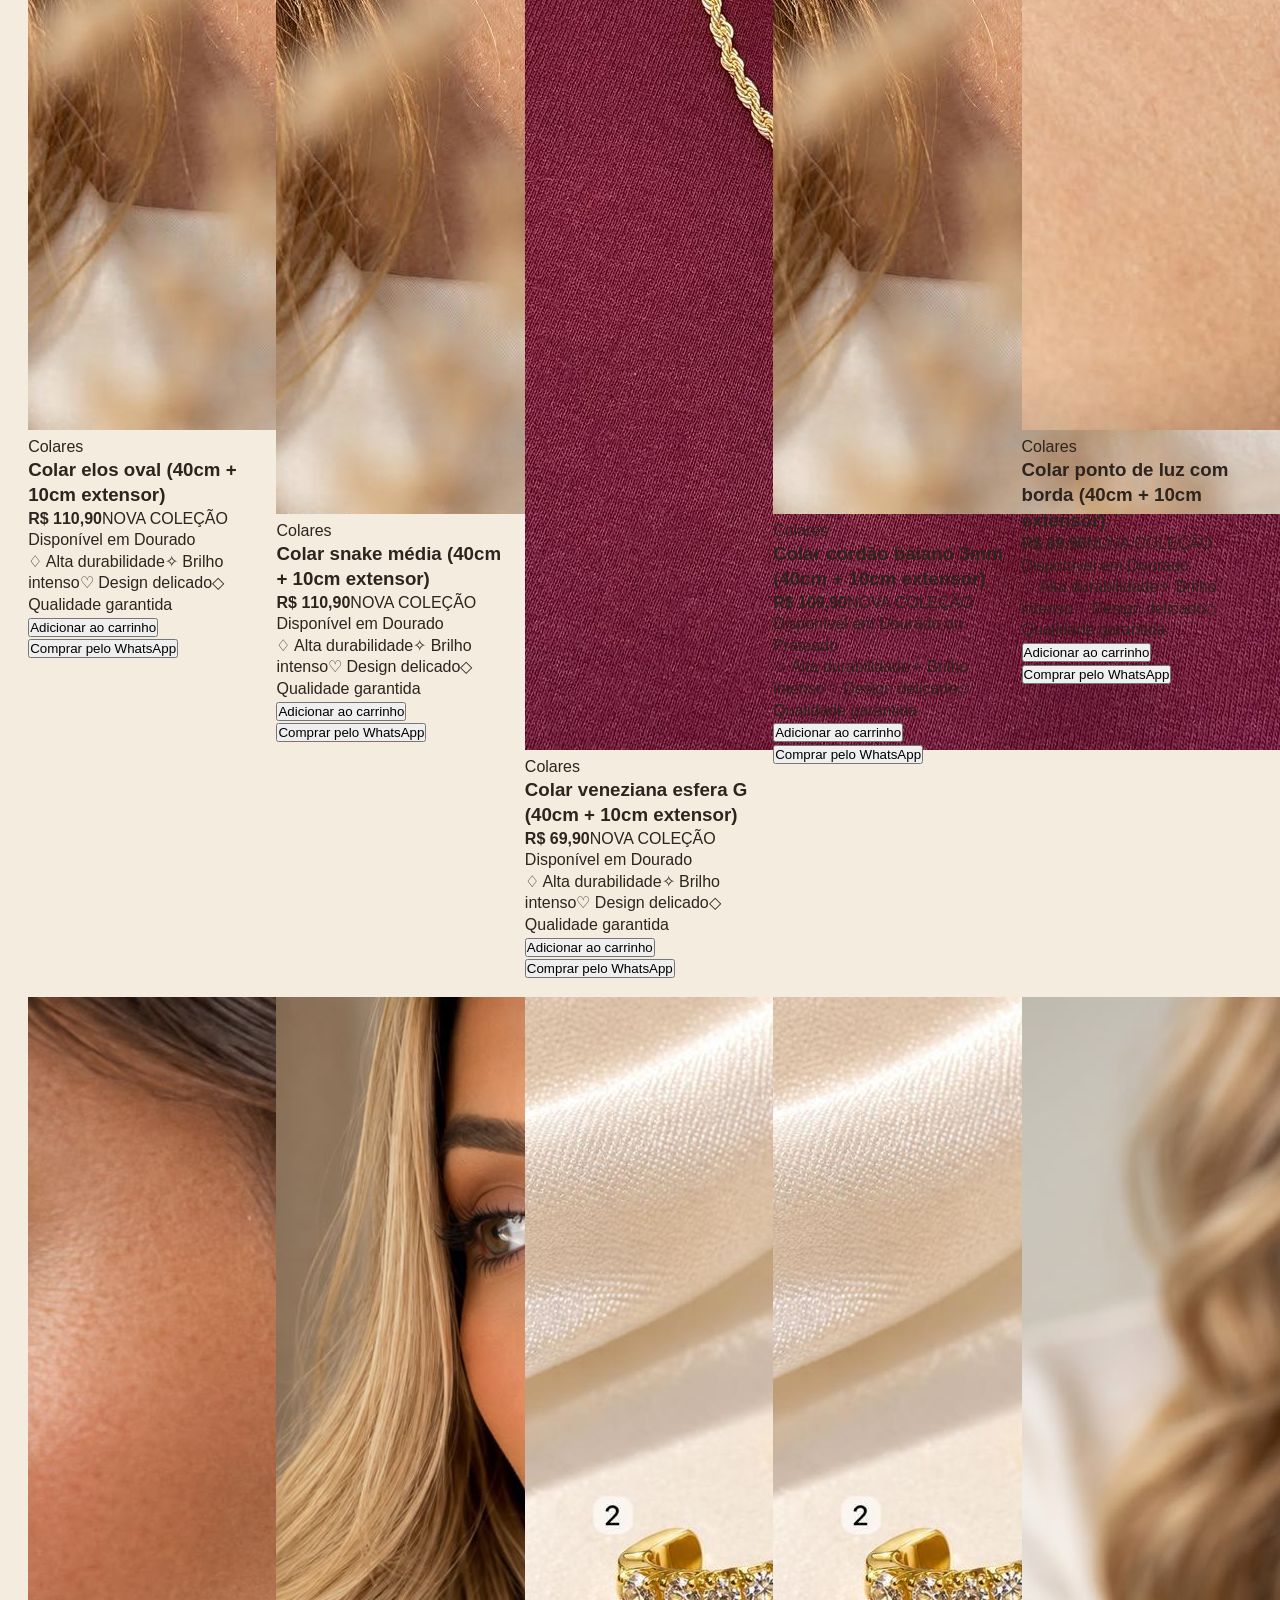
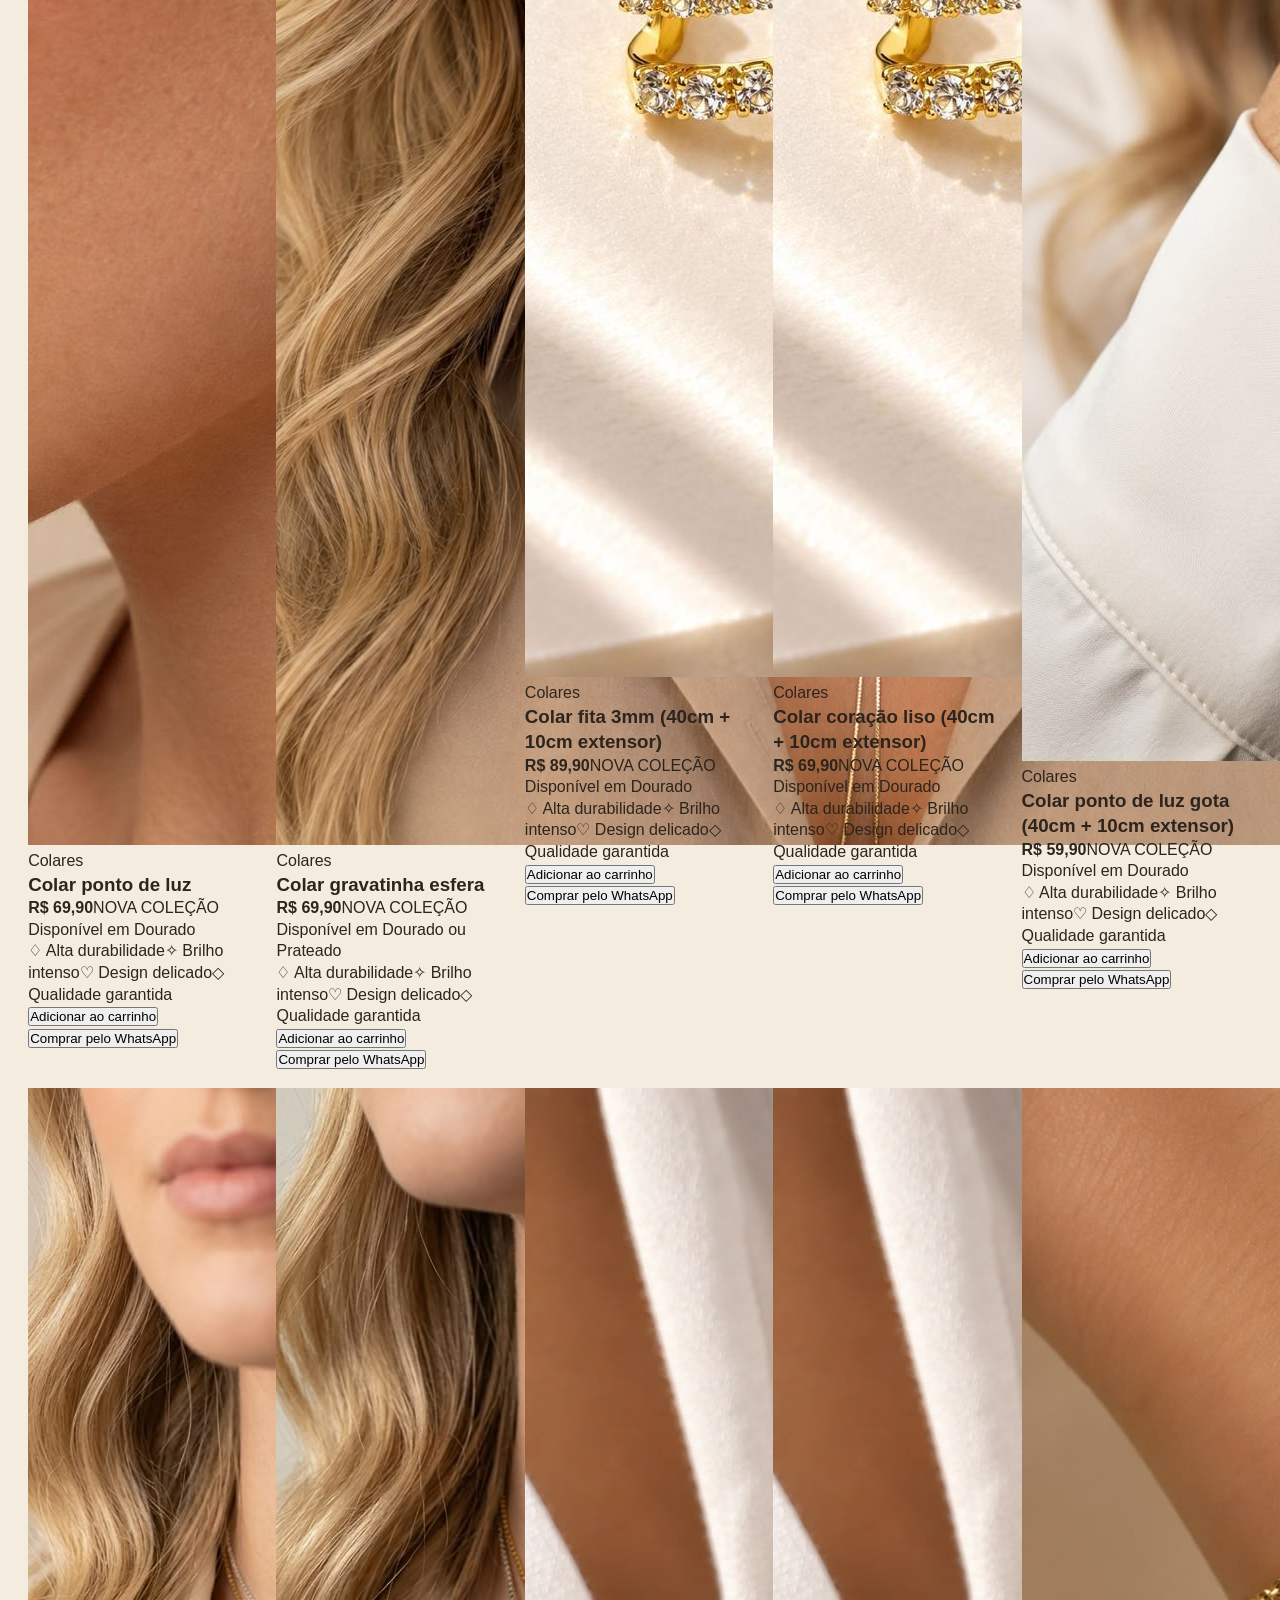
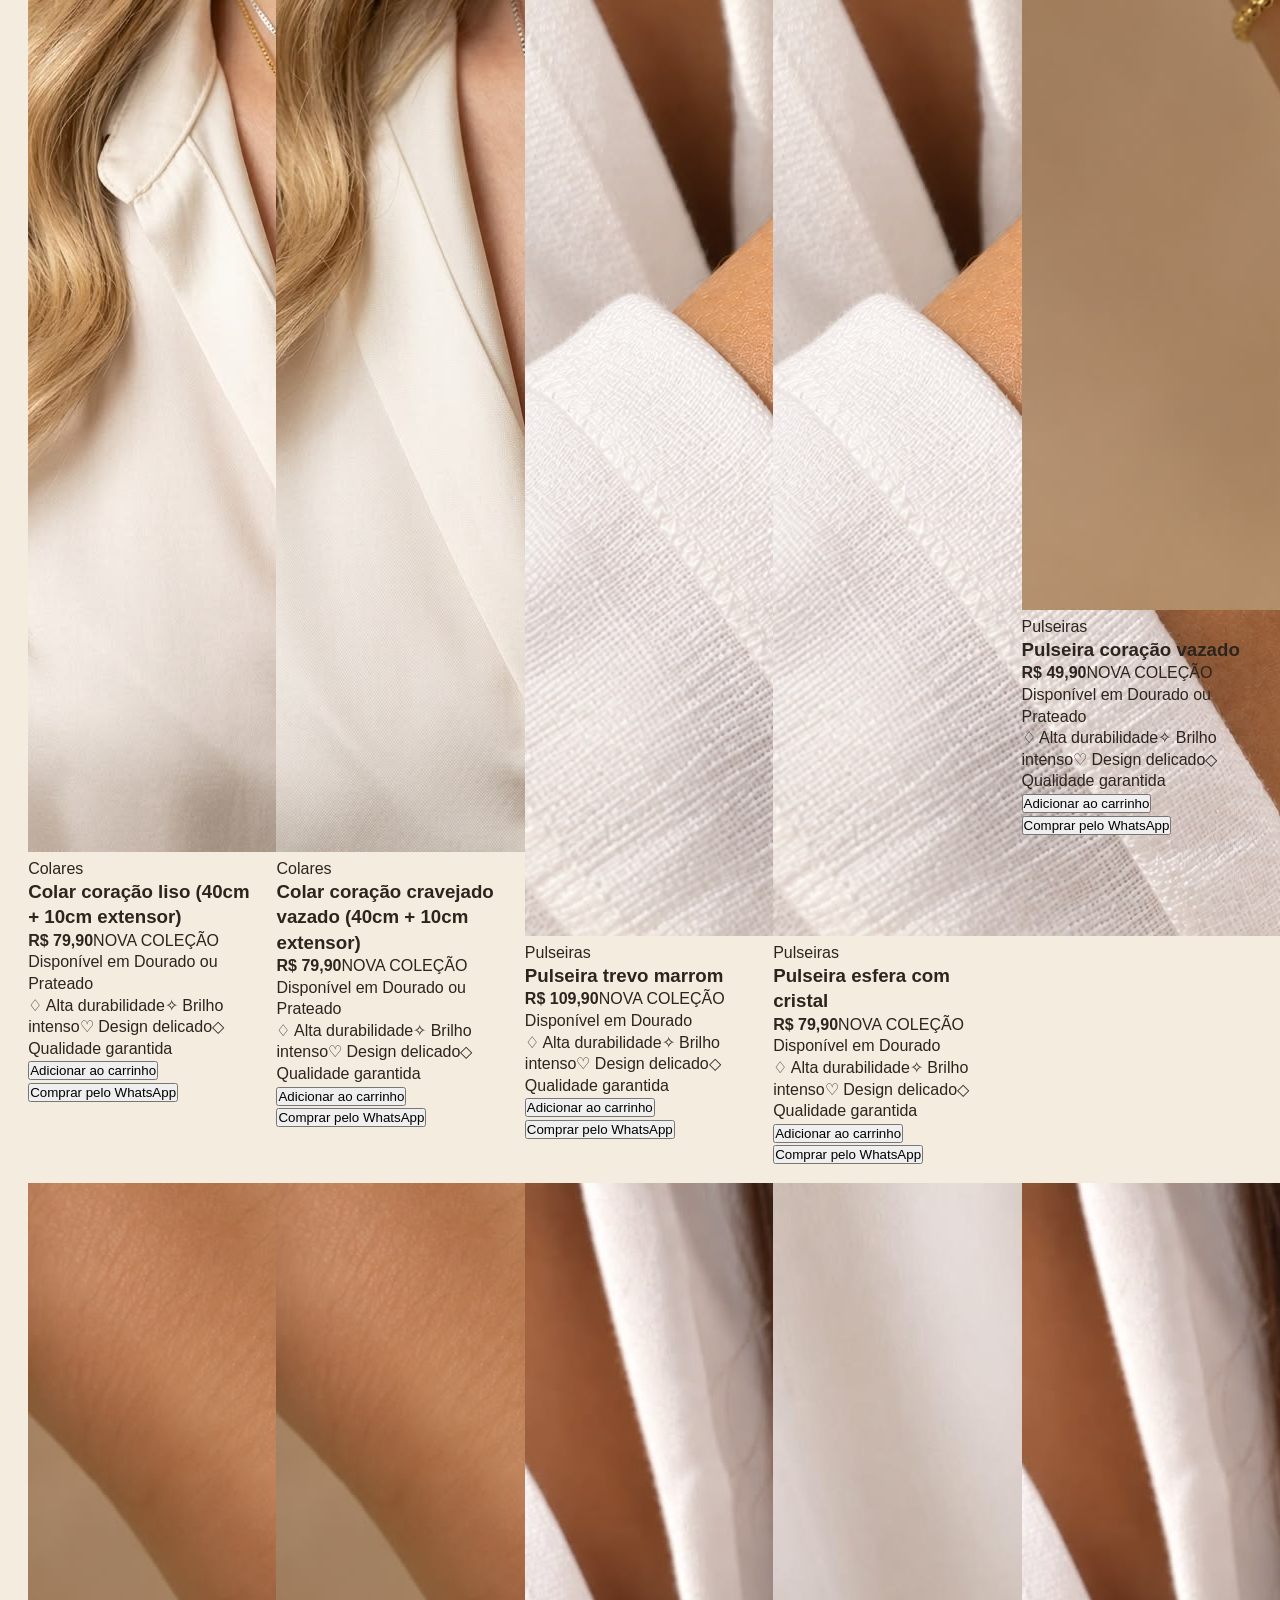
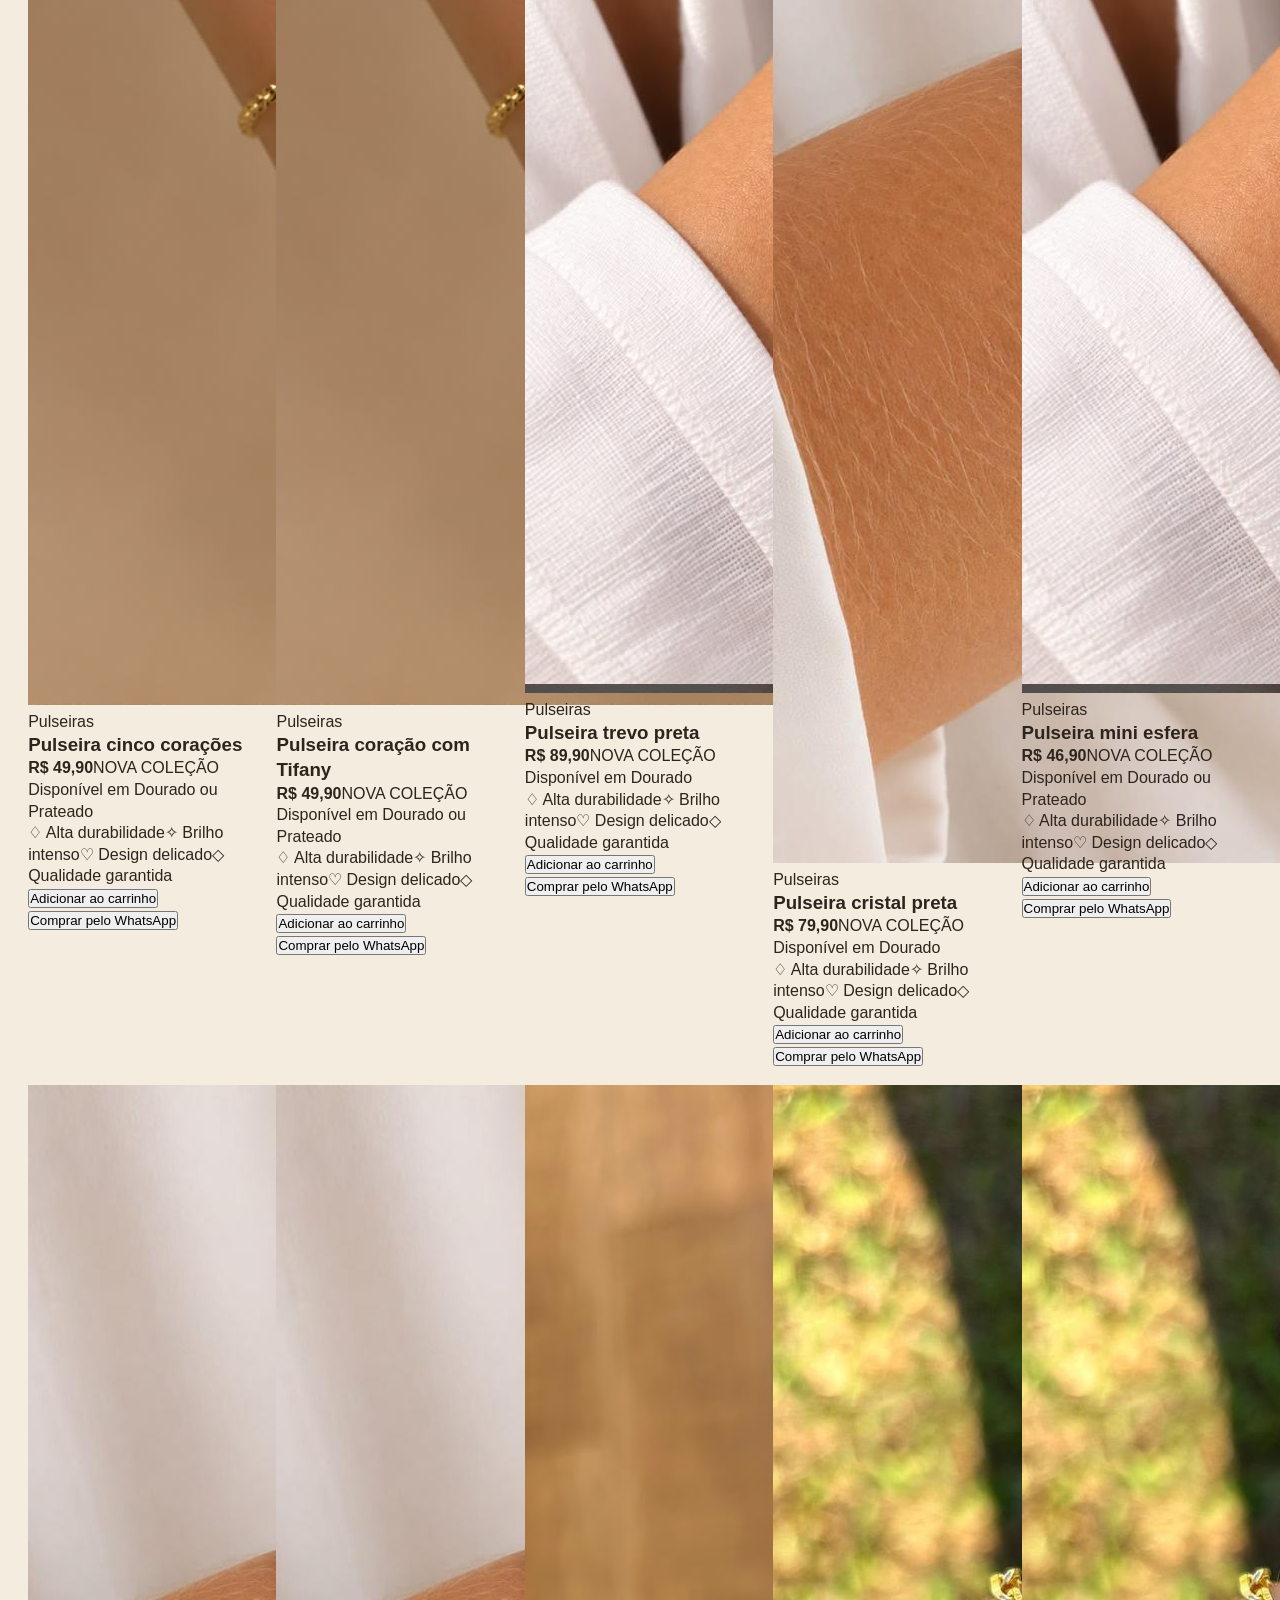
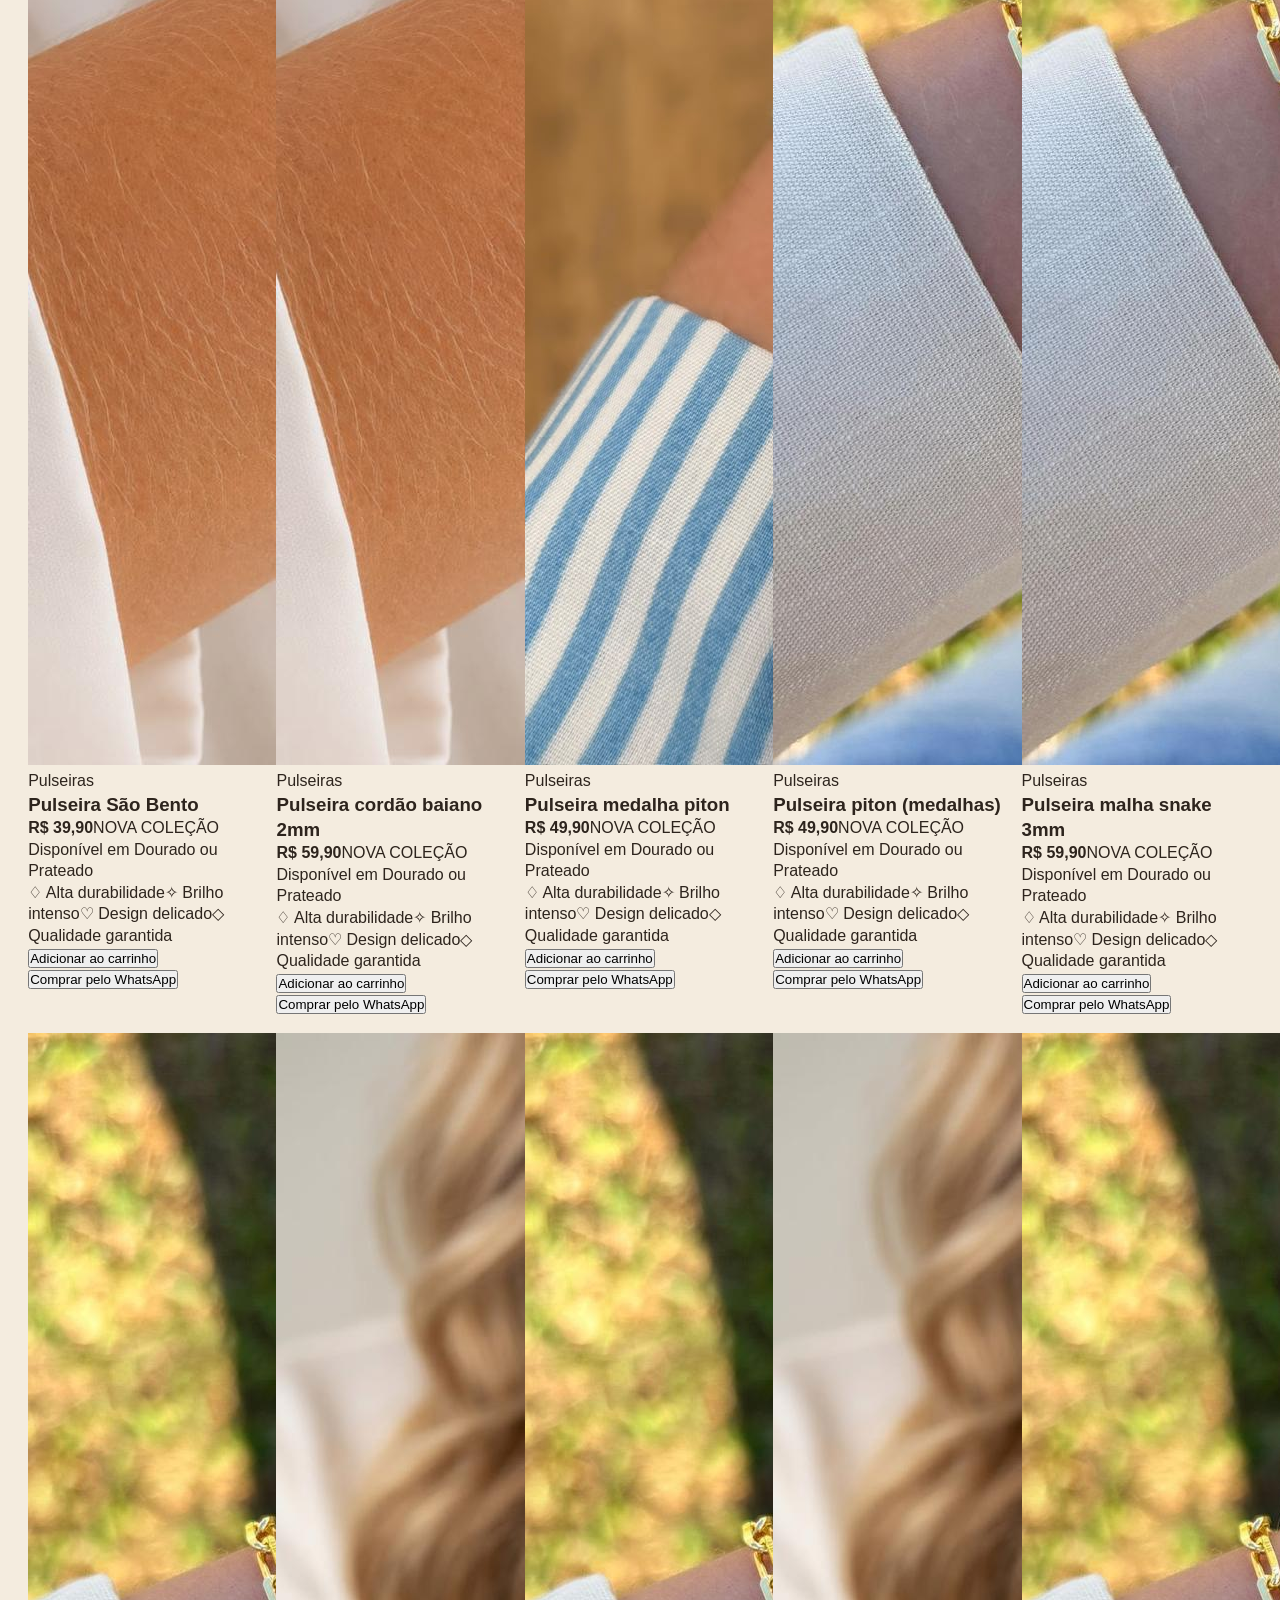
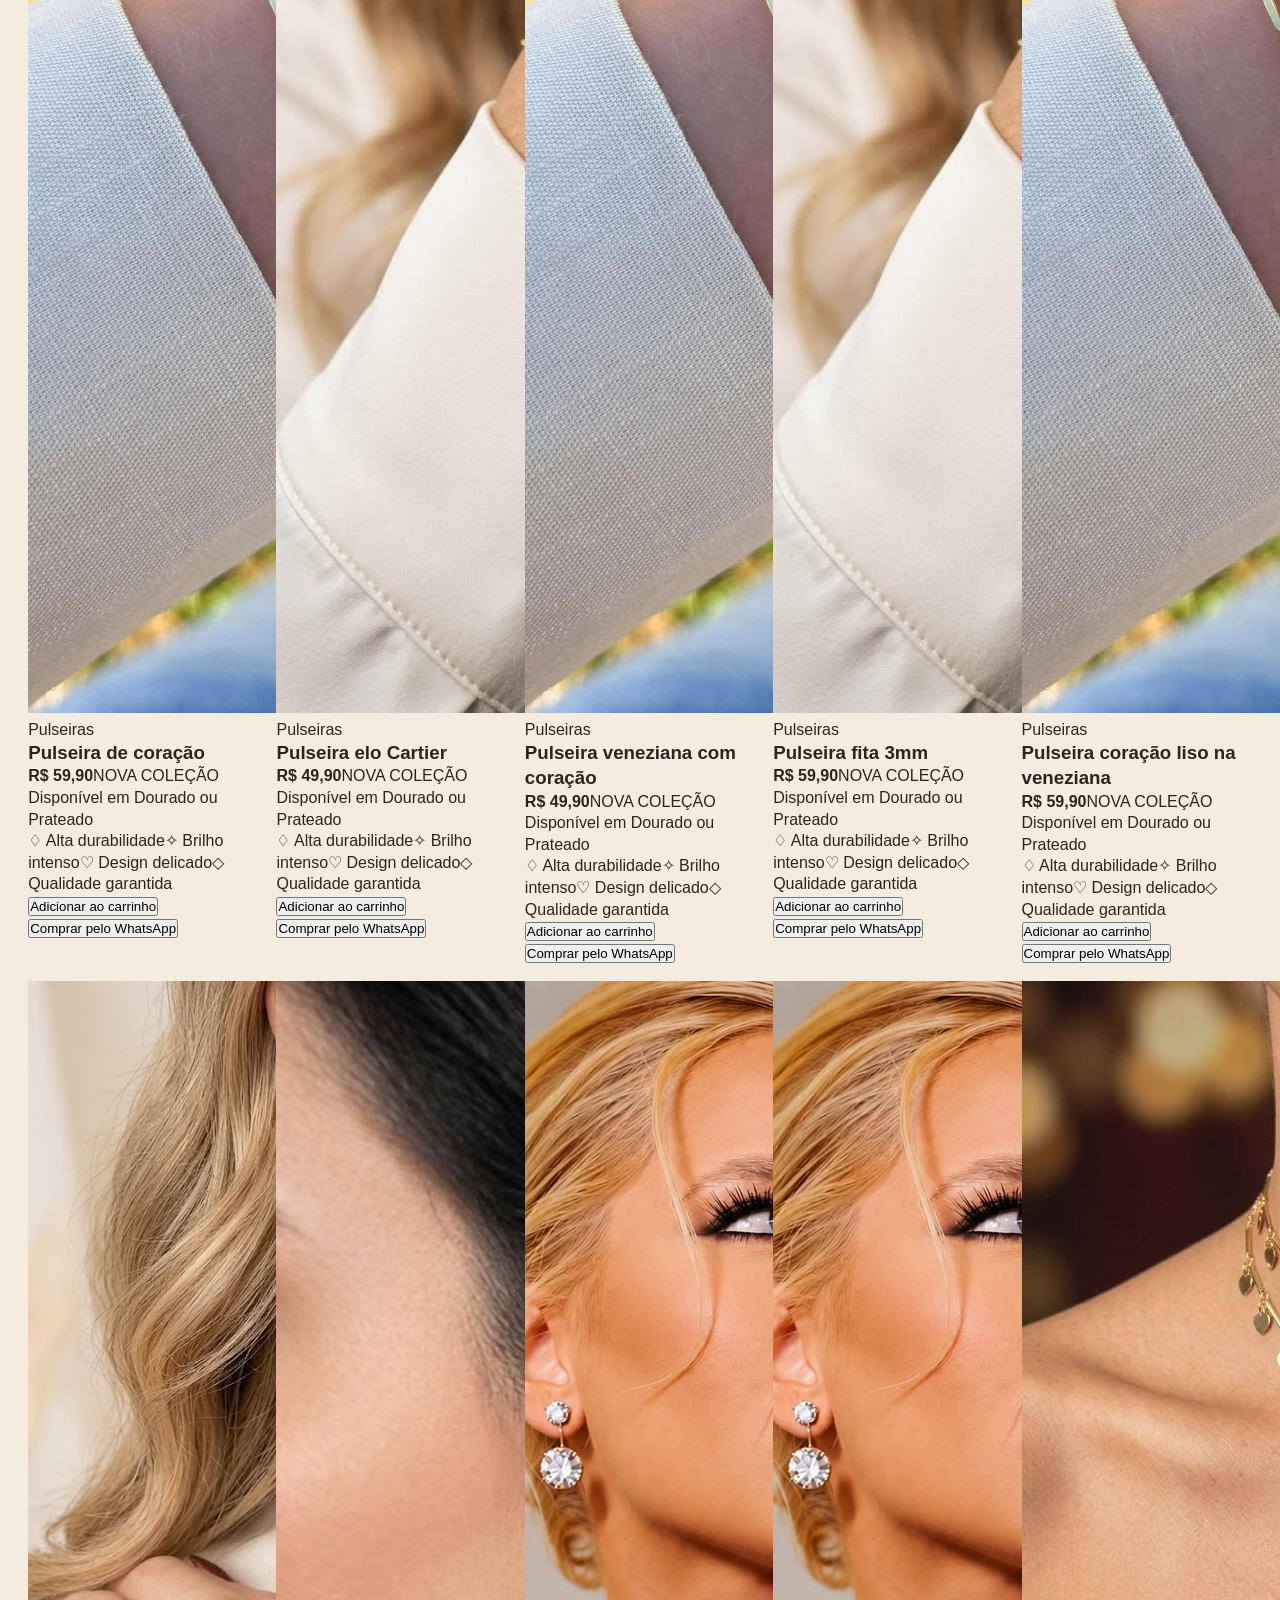
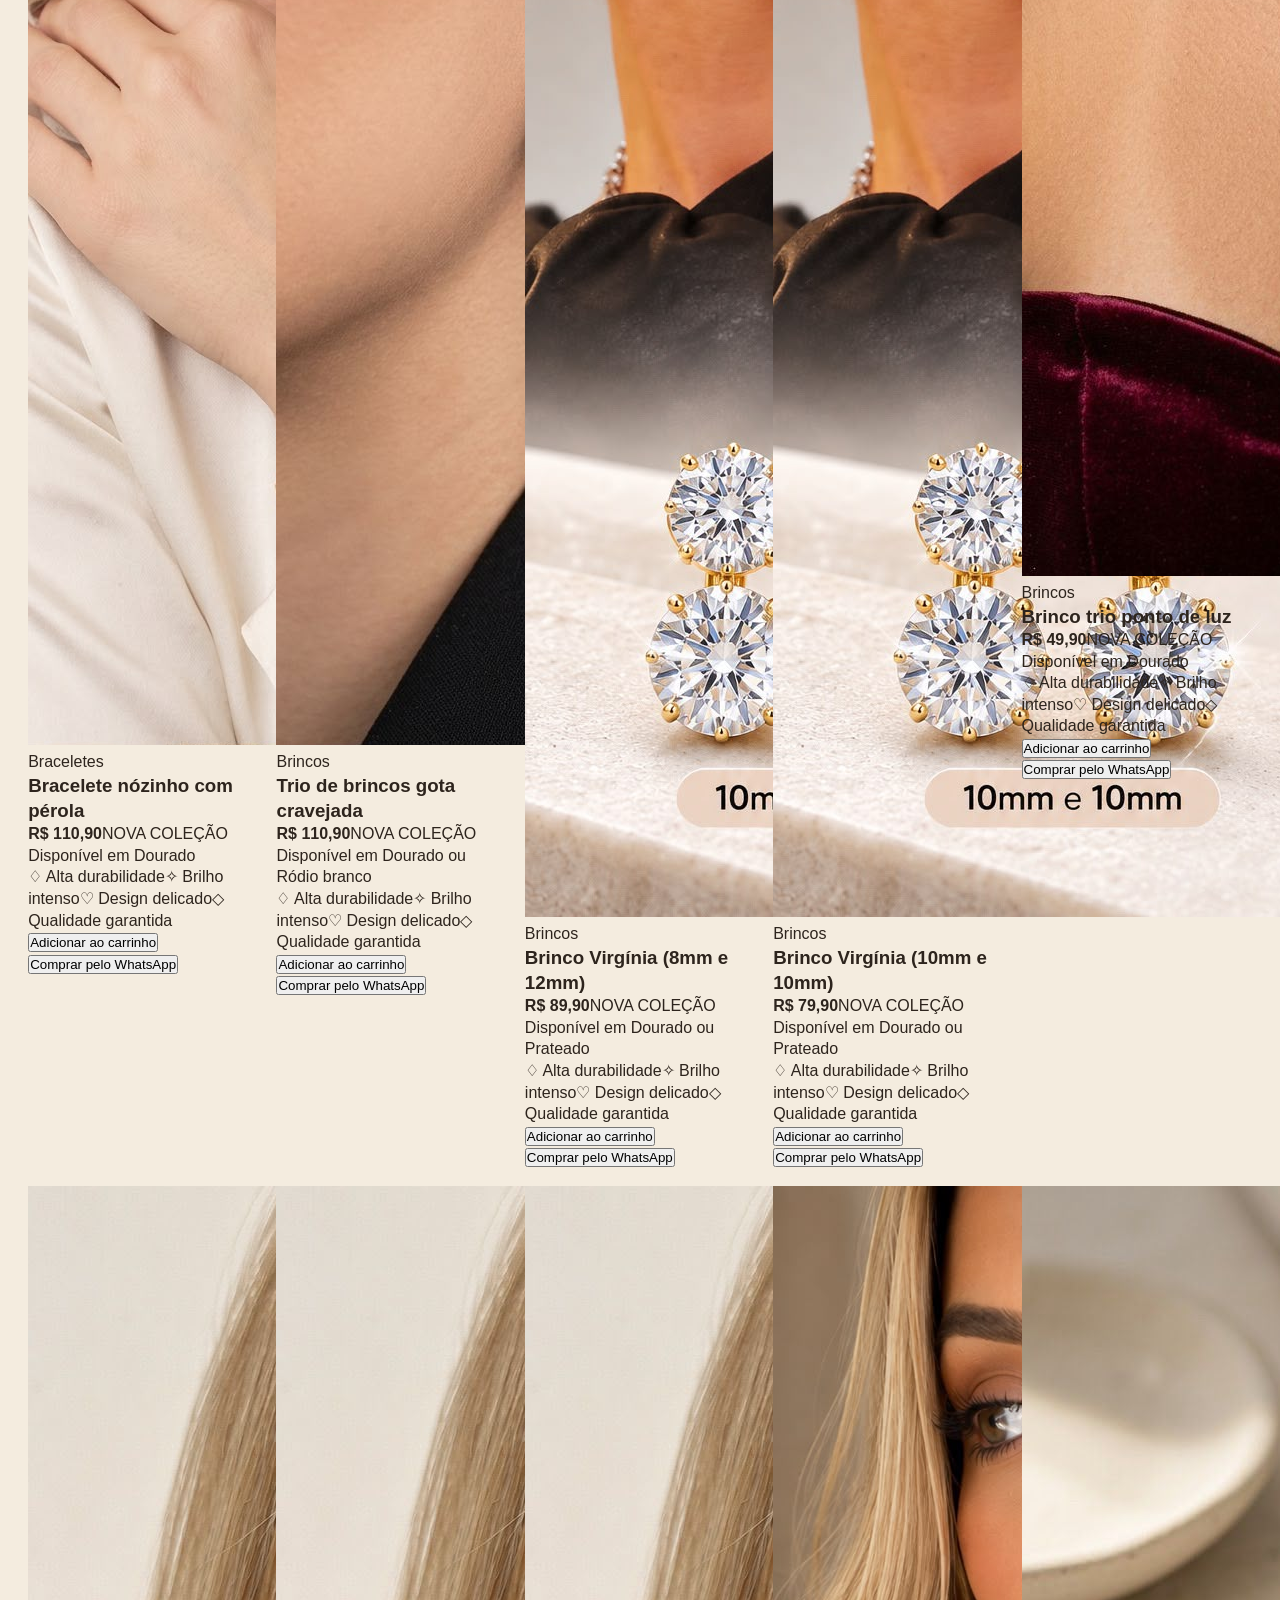
==== commit a9da8ff6: "Add files via upload" ====
--- a/loja.html
+++ b/loja.html
@@ -1,188 +1,96 @@
 <!DOCTYPE html>
 <html lang="pt-BR">
 <head>
-    <meta charset="UTF-8">
-    <meta name="viewport" content="width=device-width, initial-scale=1.0">
+<meta charset="UTF-8">
+<meta name="viewport" content="width=device-width, initial-scale=1.0">
+<meta name="theme-color" content="#f4ecdf">
+<title>Nay Semi Joias | Nossa Coleção</title>
+<meta name="description" content="Nay Semi Joias — nossa coleção de semijoias, com atendimento pelo WhatsApp e carrinho de compras.">
+<link rel="stylesheet" href="loja.css">
+</head>
+<body>
+<header class="site-header">
+  <a class="brand" href="index.html" aria-label="Nay Semi Joias - início">
+    <img src="logo.jpg" alt="Nayara Oliveira Semi Joias">
+  </a>
+  <nav class="main-nav" aria-label="Navegação principal">
+    <a href="index.html">Início</a>
+    <a href="loja.html">Loja</a>
+    <a href="#produtos-area">Produtos</a>
+  </nav>
+  <button class="cart-button" id="abrir-carrinho" type="button" aria-label="Abrir meu carrinho">
+    <span aria-hidden="true">🛒</span><span class="cart-label">Meu carrinho</span><b id="contador-carrinho">0</b>
+  </button>
+</header>
 
-    <title>Nay Semi Joias | Loja</title>
+<main>
+<section class="hero-store">
+  <p class="eyebrow">NAY SEMI JOIAS</p>
+  <h1>Nay Semi Joias</h1>
+  <p>Descubra nossa coleção de semijoias e encontre a peça perfeita para você.</p>
+</section>
 
-    <link rel="stylesheet" href="loja.css">
-</head>
+<section class="category-bar" aria-label="Categorias">
+  <button class="ativo" type="button" data-categoria="Todos">Todos</button>
+  <button type="button" data-categoria="Chokers">Chokers</button>
+  <button type="button" data-categoria="Colares">Colares</button>
+  <button type="button" data-categoria="Brincos">Brincos</button>
+  <button type="button" data-categoria="Pulseiras">Pulseiras</button>
+  <button type="button" data-categoria="Conjuntos">Conjuntos</button>
+  <button type="button" data-categoria="Tornozeleiras">Tornozeleiras</button>
+  <button type="button" data-categoria="Braceletes">Braceletes</button>
+  <button type="button" data-categoria="Piercings">Piercings</button>
+</section>
 
-<body>
+<section class="products-section" id="produtos-area">
+  <div class="section-heading">
+    <p class="eyebrow">COLEÇÃO</p>
+    <h2>Nossa Coleção</h2>
+  </div>
+  <div id="produtos" class="products-grid" aria-live="polite"></div>
+</section>
+</main>
 
-    <!-- CABEÇALHO -->
-    <header class="loja-header">
+<div class="cart-overlay" id="carrinho-overlay" aria-hidden="true">
+  <aside class="cart-panel" role="dialog" aria-modal="true" aria-labelledby="titulo-carrinho">
+    <div class="cart-top">
+      <div><span class="cart-kicker">NAY SEMI JOIAS</span><h2 id="titulo-carrinho">Meu carrinho</h2></div>
+      <button class="cart-close" id="fechar-carrinho" type="button" aria-label="Fechar carrinho">×</button>
+    </div>
+    <div id="itens-carrinho" class="cart-items"></div>
+    <div id="carrinho-vazio" class="cart-empty">
+      <div class="empty-icon">🛍️</div><h3>Seu carrinho está vazio</h3><p>Escolha suas peças favoritas e adicione ao carrinho.</p>
+    </div>
+    <div class="cart-summary">
+      <div class="total-row"><span>Total</span><strong id="total-carrinho">R$ 0,00</strong></div>
+      <button id="finalizar-whatsapp" class="checkout-button" type="button">Finalizar pedido pelo WhatsApp</button>
+      <button id="continuar-comprando" class="continue-button" type="button">Continuar comprando</button>
+      <small>O pedido será enviado para atendimento pelo WhatsApp.</small>
+    </div>
+  </aside>
+</div>
 
-        <a href="index.html" class="loja-logo">
-            <img src="logo.jpg" alt="Nayara Oliveira Semi Joias">
-        </a>
+<footer class="site-footer">
+  <strong>Nay Semi Joias</strong>
+  <p>Elegância em cada detalhe.</p>
+  <small>© 2026 Nay Semi Joias</small>
+</footer>
 
-        <nav class="loja-nav">
-            <a href="index.html">Início</a>
-            <a href="loja.html">Loja</a>
-            <a href="#produtos-area">Produtos</a>
-        </nav>
-
-
-        <button class="carrinho-botao" id="abrir-carrinho" type="button" aria-label="Abrir carrinho">
-            🛒 <span>Meu carrinho</span>
-            <b id="contador-carrinho">0</b>
-        </button>
-
-    </header>
-
-
-    <!-- BANNER -->
-    <section class="loja-banner">
-
-        <h1>Nay Semi Joias</h1>
-
-        <p>
-            Descubra nossa coleção de semijoias e encontre
-            a peça perfeita para você.
-        </p>
-
-    </section>
-
-
-    <!-- CATEGORIAS -->
-    <section class="categorias" id="categorias">
-
-        <button class="ativo" onclick="filtrarProdutos('Todos', this)">
-            Todos
-        </button>
-
-        <button onclick="filtrarProdutos('Chokers', this)">
-            Chokers
-        </button>
-
-        <button onclick="filtrarProdutos('Colares', this)">
-            Colares
-        </button>
-
-        <button onclick="filtrarProdutos('Brincos', this)">
-            Brincos
-        </button>
-
-        <button onclick="filtrarProdutos('Pulseiras', this)">
-            Pulseiras
-        </button>
-
-        <button onclick="filtrarProdutos('Conjuntos', this)">
-            Conjuntos
-        </button>
-
-        <button onclick="filtrarProdutos('Tornozeleiras', this)">
-            Tornozeleiras
-        </button>
-
-        <button onclick="filtrarProdutos('Braceletes', this)">
-            Braceletes
-        </button>
-
-        <button onclick="filtrarProdutos('Piercings', this)">
-            Piercings
-        </button>
-
-    </section>
-
-
-    <!-- PRODUTOS -->
-    <main class="loja-produtos" id="produtos-area">
-
-        <h2>Nossa Coleção</h2>
-
-        <div id="produtos"></div>
-
-    </main>
-
-
-
-    <!-- CARRINHO -->
-    <div class="carrinho-overlay" id="carrinho-overlay" aria-hidden="true">
-        <aside class="carrinho-painel" aria-label="Carrinho de compras">
-            <div class="carrinho-topo">
-                <div>
-                    <span class="carrinho-kicker">NAY SEMI JOIAS</span>
-                    <h2>Meu carrinho</h2>
-                </div>
-                <button class="carrinho-fechar" id="fechar-carrinho" type="button" aria-label="Fechar carrinho">×</button>
-            </div>
-
-            <div id="itens-carrinho" class="itens-carrinho"></div>
-
-            <div class="carrinho-vazio" id="carrinho-vazio">
-                <div class="carrinho-vazio-icone">🛍️</div>
-                <h3>Seu carrinho está vazio</h3>
-                <p>Escolha suas peças favoritas e adicione ao carrinho.</p>
-            </div>
-
-            <div class="carrinho-resumo">
-                <div><span>Total</span><strong id="total-carrinho">R$ 0,00</strong></div>
-                <button id="finalizar-whatsapp" class="finalizar-whatsapp" type="button">
-                    Finalizar pedido pelo WhatsApp
-                </button>
-                <button id="continuar-comprando" class="continuar-comprando" type="button">
-                    Continuar comprando
-                </button>
-                <small>O pagamento online poderá ser conectado em uma próxima etapa.</small>
-            </div>
-        </aside>
-    </div>
-
-    <!-- RODAPÉ -->
-    <footer class="loja-footer">
-
-        <h3>Nay Semi Joias</h3>
-
-        <p>
-            Elegância, beleza e sofisticação em cada detalhe.
-        </p>
-
-        <p>
-            © 2026 Nay Semi Joias — Todos os direitos reservados.
-        </p>
-
-    </footer>
-
-
-    <!-- JAVASCRIPT -->
-    <script src="produtos.js?v=4"></script>
-    <script src="carrinho.js?v=4"></script>
-    <script>
-        function filtrarProdutos(categoria, botao) {
-            const botoes = document.querySelectorAll(".categorias button");
-
-            botoes.forEach(function(item) {
-                item.classList.remove("ativo");
-            });
-
-            botao.classList.add("ativo");
-
-            if (categoria === "Todos") {
-
-                renderizarProdutos(produtos);
-
-            } else {
-
-                const produtosFiltrados = produtos.filter(function(produto) {
-
-                    return produto.categoria === categoria;
-
-                });
-
-                renderizarProdutos(produtosFiltrados);
-            }
-
-            document
-                .getElementById("produtos-area")
-                .scrollIntoView({
-                    behavior: "smooth"
-                });
-        }
-
-    </script>
-
+<script src="produtos.js?v=10"></script>
+<script src="carrinho.js?v=10"></script>
+<script>
+(function(){
+  const buttons=document.querySelectorAll('.category-bar button');
+  buttons.forEach(function(button){
+    button.addEventListener('click',function(){
+      buttons.forEach(function(b){b.classList.remove('ativo')});
+      button.classList.add('ativo');
+      const cat=button.dataset.categoria;
+      renderizarProdutos(cat==='Todos' ? produtos : produtos.filter(p=>p.categoria===cat));
+      document.getElementById('produtos-area').scrollIntoView({behavior:'smooth',block:'start'});
+    });
+  });
+})();
+</script>
 </body>
-</html>
+</html>
--- a/loja.css
+++ b/loja.css
@@ -1,27 +1,24 @@
-
-:root{--fundo:#fbf7f2;--creme:#f4eadc;--dourado:#a87935;--texto:#3f3731;--borda:#e8d8c5;--verde:#238b4d}
-*{box-sizing:border-box}body{margin:0;background:var(--fundo);color:var(--texto);font-family:Arial,Helvetica,sans-serif}
-header{position:sticky;top:0;z-index:20;background:rgba(255,252,248,.97);border-bottom:1px solid var(--borda);backdrop-filter:blur(8px)}
-.topo{max-width:1180px;margin:auto;display:flex;align-items:center;gap:28px;padding:12px 20px}
-.logo{width:105px;height:105px;object-fit:contain;border-radius:10px}
-nav{display:flex;gap:22px;align-items:center;flex:1}nav a{color:var(--texto);text-decoration:none;font-weight:700}nav a:hover{color:var(--dourado)}
-.carrinho-btn{border:1px solid var(--dourado);background:#fffaf4;color:var(--texto);padding:11px 15px;border-radius:24px;font-weight:700}
-.hero{max-width:1180px;margin:24px auto 8px;padding:30px 20px;background:linear-gradient(135deg,#f7ead9,#fffaf5);border:1px solid var(--borda);border-radius:24px;text-align:center}
-.hero h1{font-family:Georgia,serif;color:#8b6128;margin:0 0 8px;font-size:clamp(30px,5vw,48px)}
-.hero p{margin:6px 0}.destaques{font-size:13px;letter-spacing:2px;color:#7a6a5d}
-.controles{max-width:1180px;margin:18px auto;padding:0 20px;display:flex;gap:10px;flex-wrap:wrap}
-select,input{padding:12px 14px;border:1px solid var(--borda);border-radius:12px;background:#fff;font-size:15px}
-input{flex:1;min-width:220px}
-.grid{max-width:1180px;margin:0 auto;padding:0 20px 50px;display:grid;grid-template-columns:repeat(3,1fr);gap:18px}
-.produto-card{background:#fff;border:1px solid var(--borda);border-radius:18px;overflow:hidden;box-shadow:0 4px 18px rgba(82,58,34,.06)}
-.foto-wrap{height:290px;background:#f8f2eb;position:relative;display:flex;align-items:center;justify-content:center;padding:10px}
-.foto-wrap img{width:100%;height:100%;object-fit:contain}
-.etiqueta{position:absolute;top:12px;left:12px;background:#9a6d32;color:#fff;padding:6px 9px;border-radius:9px;font-size:11px;font-weight:700;z-index:2}
-.produto-info{padding:16px}.produto-info h3{font-family:Georgia,serif;margin:0 0 9px;font-size:19px;line-height:1.2}.banho{font-size:12px;text-transform:uppercase;letter-spacing:.5px;color:#75695f;min-height:30px;margin:0 0 8px}.preco{display:block;color:#98682c;font-family:Georgia,serif;font-size:24px;margin-bottom:13px}
-.acoes{display:grid;grid-template-columns:1fr 1fr;gap:8px}.acoes button{border-radius:10px;padding:11px 8px;font-weight:700;font-size:12px;cursor:pointer}
-.btn-carrinho{border:1px solid #b9894d;background:#fffaf5;color:#6d4a24}.btn-whatsapp{border:0;background:var(--verde);color:#fff}
-.sem-resultados{text-align:center;grid-column:1/-1;padding:40px}
-footer{background:var(--creme);padding:30px 20px;text-align:center;color:#735a3c}
-.modal{position:fixed;inset:0;background:rgba(35,25,18,.45);display:none;align-items:flex-end;justify-content:center;z-index:50}.modal.aberto{display:flex}
-.painel{background:#fffaf6;width:min(560px,100%);max-height:85vh;border-radius:24px 24px 0 0;padding:22px;overflow:auto}.painel-topo{display:flex;justify-content:space-between;align-items:center}.painel-topo button{font-size:28px;border:0;background:none}.item-carrinho{display:grid;grid-template-columns:64px 1fr 30px;gap:12px;align-items:center;padding:10px 0;border-bottom:1px solid var(--borda)}.item-carrinho img{width:64px;height:64px;object-fit:contain;background:#f8f2eb;border-radius:10px}.item-carrinho span{display:block;color:#75695f;font-size:13px;margin-top:5px}.item-carrinho button{border:0;background:none;font-size:22px}.total{font-size:20px;font-weight:700;text-align:right;padding:18px 0}.finalizar{width:100%;padding:14px;border:0;border-radius:12px;background:var(--verde);color:#fff;font-weight:700;font-size:16px}
-@media(max-width:900px){.grid{grid-template-columns:repeat(2,1fr)}}@media(max-width:620px){.topo{padding:8px 12px}.logo{width:70px;height:70px}nav{gap:10px;font-size:13px}.carrinho-btn{padding:9px}.grid{grid-template-columns:1fr;padding:0 12px 40px}.controles{padding:0 12px}.foto-wrap{height:310px}.acoes{grid-template-columns:1fr}.hero{margin:12px}.hero h1{font-size:30px}}
+*{box-sizing:border-box;margin:0;padding:0}
+:root{--cream:#f4ecdf;--paper:#fbf8f2;--white:#fffdf9;--ink:#2d241d;--muted:#74675c;--gold:#c9a96b;--gold-dark:#9c7540;--brown:#5a341b;--line:#ded2c4}
+html{scroll-behavior:smooth}
+body{font-family:Arial,Helvetica,sans-serif;background:var(--cream);color:var(--ink);line-height:1.35}
+body.carrinho-aberto{overflow:hidden}
+.site-header{position:sticky;top:0;z-index:1000;height:86px;display:grid;grid-template-columns:1fr auto 1fr;align-items:center;padding:10px 3.5%;background:rgba(255,253,249,.97);border-bottom:1px solid #e8ded2;backdrop-filter:blur(8px)}
+.brand{display:block;justify-self:start;height:66px}.brand img{height:66px;width:84px;display:block;object-fit:cover}
+.main-nav{display:flex;gap:34px;align-items:center;justify-content:center}.main-nav a{font-size:13px;color:#382f28;text-decoration:none}.main-nav a:hover{color:var(--gold-dark)}
+.cart-button{justify-self:end;border:1px solid #d9cdbf;background:#fff;color:#6b594c;border-radius:24px;padding:9px 13px;display:flex;align-items:center;gap:7px;cursor:pointer;font-size:12px}.cart-button b{display:grid;place-items:center;min-width:22px;height:22px;padding:0 5px;border-radius:50%;background:#b48b4d;color:#fff;font-size:11px}
+.hero-store{text-align:center;padding:48px 20px 42px;background:linear-gradient(120deg,#fbf7f0,#f2e4d5);border-bottom:1px solid #eadfd2}.hero-store .eyebrow{margin-bottom:7px}.hero-store h1{font-family:Georgia,"Times New Roman",serif;font-size:clamp(42px,5.5vw,64px);line-height:1.05;color:#2b211a;margin-bottom:13px}.hero-store p:last-child{font-size:15px;color:#67594e}
+.eyebrow{font-size:10px;letter-spacing:2.4px;font-weight:700;color:#a37d45}
+.category-bar{display:flex;gap:8px;justify-content:center;flex-wrap:wrap;padding:15px 3.5%;background:#fff;border-bottom:1px solid #e5dbd0}.category-bar button{font:inherit;font-size:11px;color:#69594d;background:#fff;border:1px solid #d9cec2;border-radius:22px;padding:8px 15px;cursor:pointer;transition:.18s}.category-bar button:hover,.category-bar button.ativo{background:#9b7254;color:#fff;border-color:#9b7254}
+.products-section{max-width:1380px;margin:0 auto;padding:42px 2.2% 65px}.section-heading{text-align:center;margin-bottom:25px}.section-heading h2{font-family:Georgia,"Times New Roman",serif;font-size:36px;color:#2c241e;margin-top:5px}
+.products-grid{display:grid;grid-template-columns:repeat(5,minmax(0,1fr));gap:18px;align-items:stretch}
+.product-card{background:var(--paper);border:1px solid #e3d8cc;border-radius:4px;overflow:hidden;display:flex;flex-direction:column;min-width:0;box-shadow:0 1px 0 rgba(80,55,30,.03)}
+.product-image{height:250px;background:#eee5d8;overflow:hidden;display:flex;align-items:center;justify-content:center}.product-image img{width:100%;height:100%;object-fit:cover;display:block;transition:transform .25s ease}.product-card:hover .product-image img{transform:scale(1.02)}
+.product-info{padding:13px 13px 14px;display:flex;flex-direction:column;flex:1}.product-category{text-transform:uppercase;letter-spacing:1.5px;font-size:8px;font-weight:700;color:#a27c49;margin-bottom:5px}.product-info h3{font-family:Georgia,"Times New Roman",serif;font-weight:600;font-size:18px;line-height:1.12;color:#30261f;min-height:40px;margin-bottom:8px}.product-price{font-size:21px;font-weight:700;color:#2d261f;margin-bottom:9px}.product-badge{align-self:flex-start;background:#c6a25e;color:#fff;font-size:8px;letter-spacing:1px;font-weight:700;border-radius:12px;padding:5px 10px;margin-bottom:8px}.product-bath{font-size:9px;text-transform:uppercase;letter-spacing:1.2px;text-align:center;color:#76695f;margin:0 4px 12px;line-height:1.45}.product-details{display:grid;gap:6px;margin-bottom:14px;font-size:10px;color:#6d6259}.product-details span{display:flex;gap:7px;align-items:center}.product-details span::first-letter{color:#8e6a42}.product-actions{margin-top:auto;display:grid;gap:7px}.product-actions button{width:100%;border:0;border-radius:5px;padding:10px 7px;font-size:10px;font-weight:700;cursor:pointer}.add-cart{background:var(--brown);color:#fff}.add-cart:hover{background:#75461f}.buy-whatsapp{background:#d9bb76;color:#2b211a}.buy-whatsapp:hover{background:#cba961}
+.no-products{grid-column:1/-1;text-align:center;padding:60px;color:var(--muted)}
+.site-footer{text-align:center;background:#30251d;color:#fff;padding:32px 20px}.site-footer strong{font-family:Georgia,"Times New Roman",serif;font-size:18px}.site-footer p{font-size:12px;margin:5px 0 10px;opacity:.8}.site-footer small{font-size:10px;opacity:.6}
+.cart-overlay{position:fixed;inset:0;background:rgba(32,23,17,.48);z-index:4000;opacity:0;visibility:hidden;transition:.2s}.cart-overlay.aberto{opacity:1;visibility:visible}.cart-panel{position:absolute;right:0;top:0;height:100%;width:min(430px,94vw);background:#fbf7f0;display:flex;flex-direction:column;transform:translateX(100%);transition:.25s;box-shadow:-12px 0 30px rgba(35,25,17,.2)}.cart-overlay.aberto .cart-panel{transform:translateX(0)}.cart-top{background:#fff;padding:18px 20px 15px;border-bottom:1px solid #e7ddd2;display:flex;justify-content:space-between;align-items:flex-start}.cart-kicker{font-size:9px;letter-spacing:2px;color:#a17a46}.cart-top h2{font-family:Georgia,"Times New Roman",serif;font-size:25px;margin-top:3px}.cart-close{border:0;background:none;font-size:34px;line-height:1;color:#6d5a4d;cursor:pointer}.cart-items{flex:1;overflow:auto;padding:13px}.cart-item{background:#fff;border:1px solid #e4d9ce;border-radius:8px;padding:10px;display:grid;grid-template-columns:66px 1fr;gap:10px;margin-bottom:9px}.cart-item img{width:66px;height:66px;object-fit:cover;border-radius:5px;background:#eee5d8}.cart-item h4{font-family:Georgia,"Times New Roman",serif;font-size:15px;line-height:1.15;margin-bottom:4px}.cart-price{font-weight:700;color:#8b6540;font-size:13px}.cart-actions{display:flex;align-items:center;justify-content:space-between;gap:8px;margin-top:8px}.qty{display:flex;align-items:center;border:1px solid #d8cabe;border-radius:18px;overflow:hidden}.qty button{width:27px;height:27px;border:0;background:#faf5ee;cursor:pointer;color:#6b5849;font-size:16px}.qty span{width:26px;text-align:center;font-size:12px}.remove-item{border:0;background:none;color:#9a6c56;font-size:11px;cursor:pointer}.cart-empty{text-align:center;padding:48px 24px;color:#77695f}.cart-empty h3{font-family:Georgia,"Times New Roman",serif;color:#30261f;font-size:19px;margin:8px 0}.empty-icon{font-size:38px}.cart-summary{background:#fff;border-top:1px solid #e5dbd0;padding:16px}.total-row{display:flex;justify-content:space-between;align-items:center;margin-bottom:11px}.total-row strong{font-size:20px;color:#8d6742}.checkout-button,.continue-button{width:100%;border:0;border-radius:22px;padding:12px;cursor:pointer;font-size:13px;font-weight:700}.checkout-button{background:#8f664a;color:#fff}.continue-button{background:#f1e3d5;color:#6b594d;margin-top:7px}.cart-summary small{display:block;text-align:center;color:#9a8779;font-size:9px;margin-top:9px}
+@media(max-width:1150px){.products-grid{grid-template-columns:repeat(4,minmax(0,1fr))}.product-image{height:235px}}
+@media(max-width:900px){.products-grid{grid-template-columns:repeat(3,minmax(0,1fr))}.site-header{height:78px}.brand,.brand img{height:58px}.main-nav{gap:20px}}
+@media(max-width:650px){.site-header{grid-template-columns:72px 1fr auto;padding:8px 4%;height:70px}.brand,.brand img{height:54px;width:70px}.main-nav{gap:15px}.main-nav a{font-size:11px}.cart-label{display:none}.cart-button{padding:7px 9px}.hero-store{padding:34px 16px 30px}.hero-store h1{font-size:40px}.hero-store p:last-child{font-size:13px}.category-bar{justify-content:flex-start;overflow-x:auto;flex-wrap:nowrap;padding:12px 4%;scrollbar-width:none}.category-bar::-webkit-scrollbar{display:none}.category-bar button{white-space:nowrap}.products-section{padding:30px 3% 50px}.section-heading{margin-bottom:18px}.section-heading h2{font-size:30px}.products-grid{grid-template-columns:repeat(2,minmax(0,1fr));gap:8px}.product-image{height:205px}.product-info{padding:10px 9px 11px}.product-category{font-size:7px}.product-info h3{font-size:15px;min-height:42px}.product-price{font-size:18px}.product-badge{font-size:7px;padding:4px 8px}.product-bath{font-size:8px;letter-spacing:.9px}.product-details{font-size:8px;gap:4px}.product-actions button{font-size:9px;padding:9px 4px}.cart-panel{width:96vw}}
+@media(max-width:380px){.products-grid{gap:6px}.product-image{height:180px}.product-info h3{font-size:14px}.product-price{font-size:17px}.product-details{display:none}}
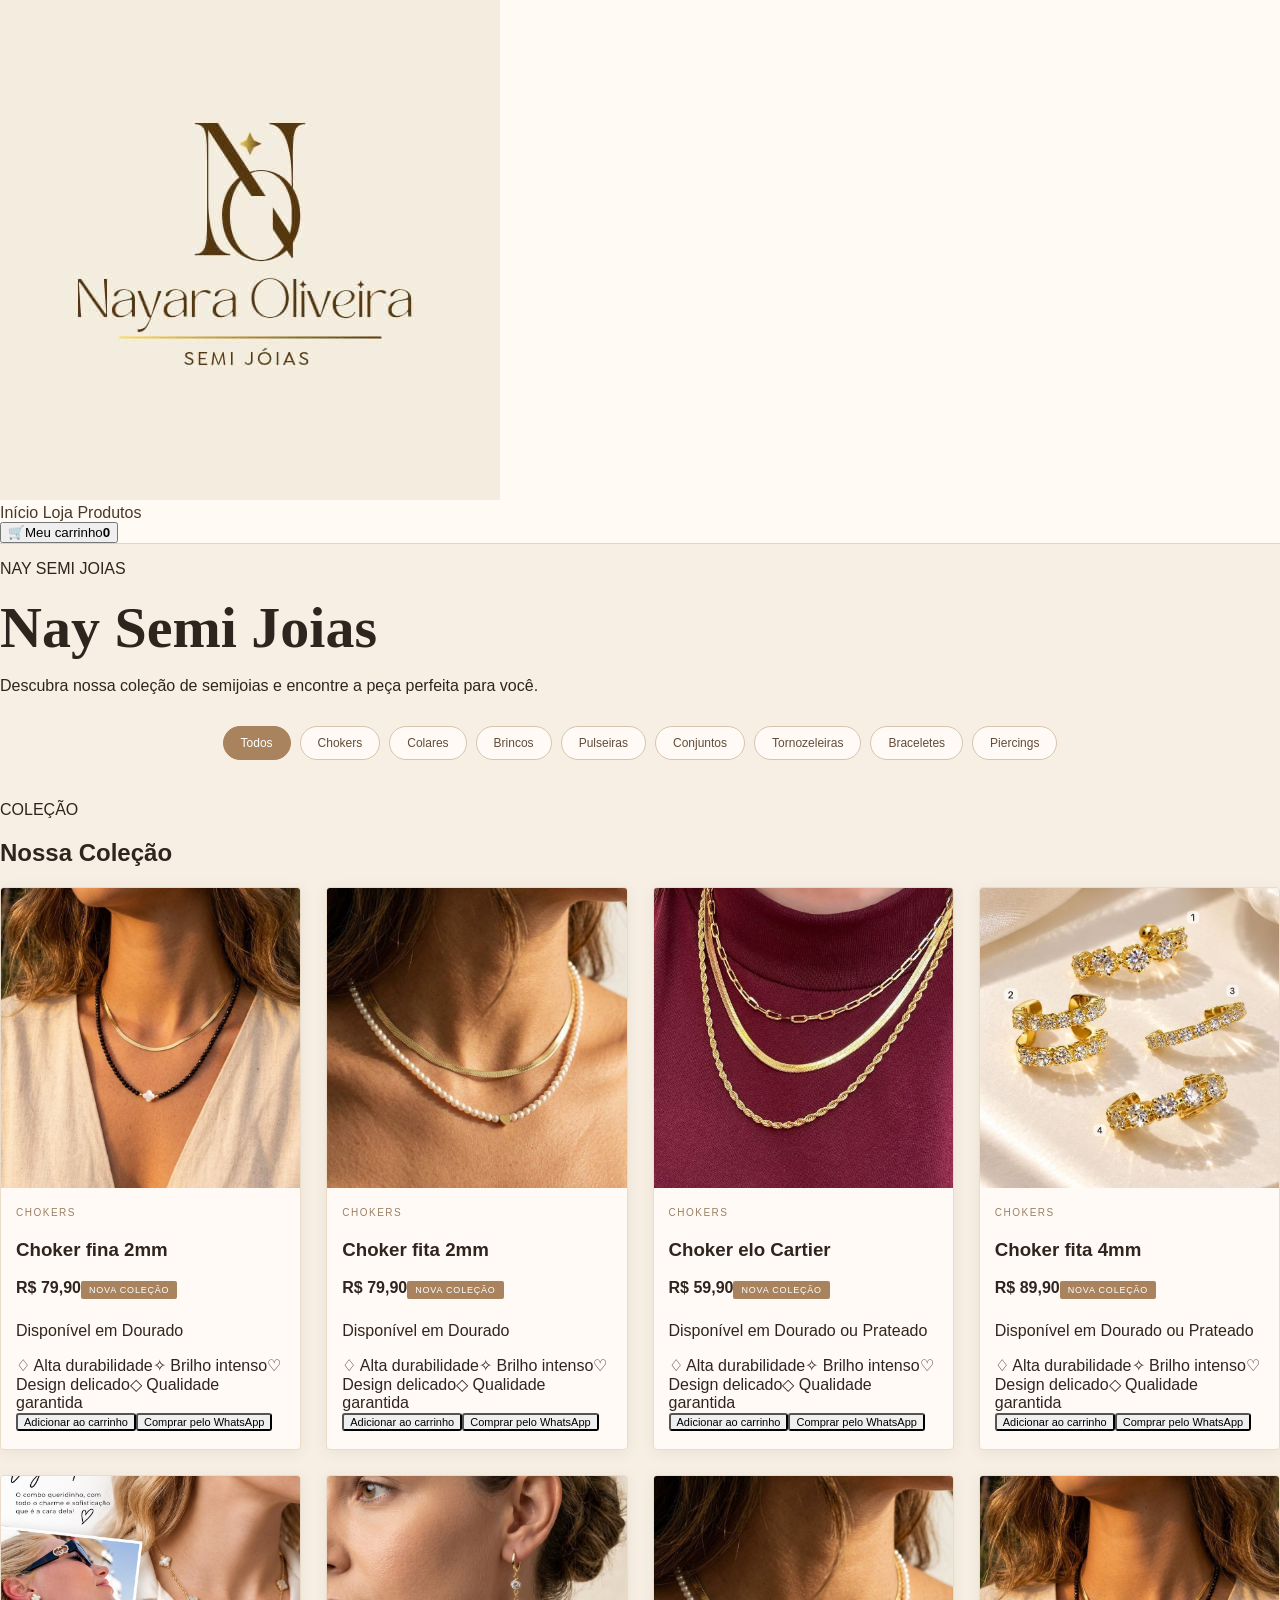
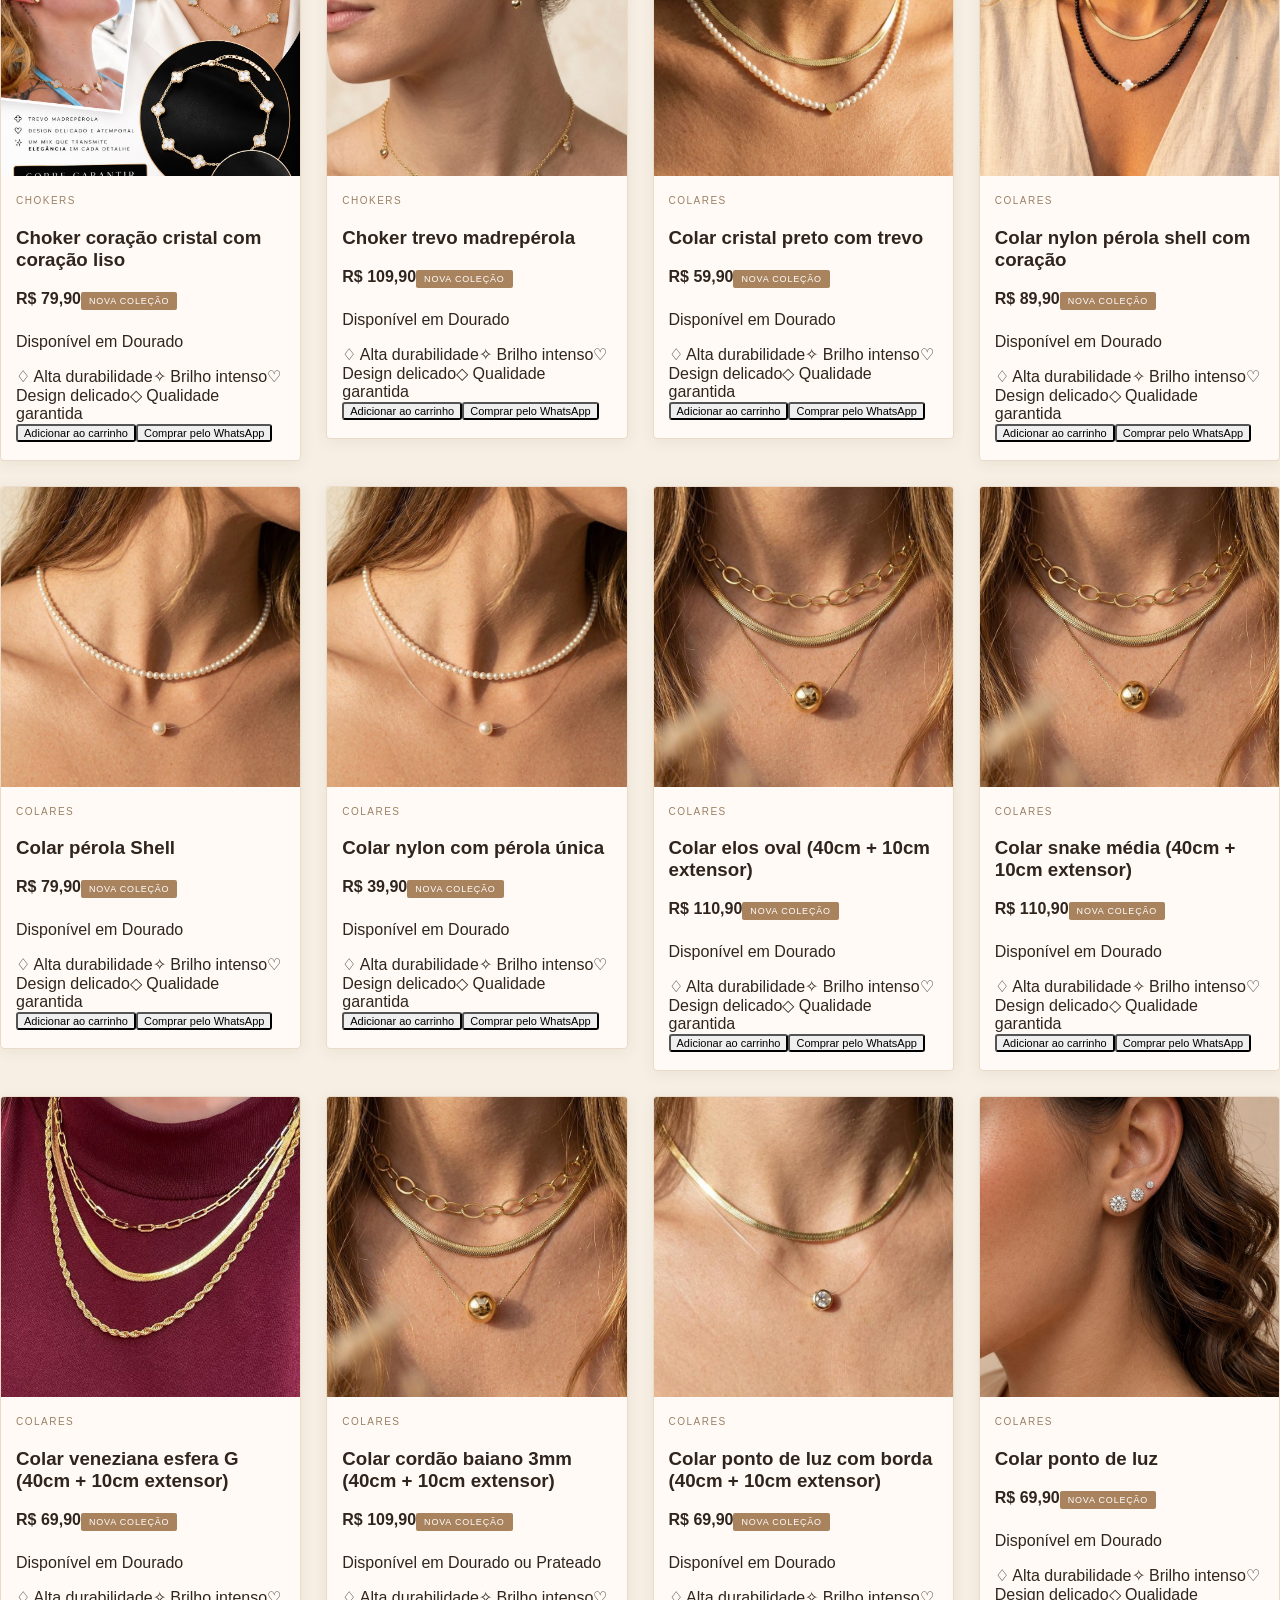
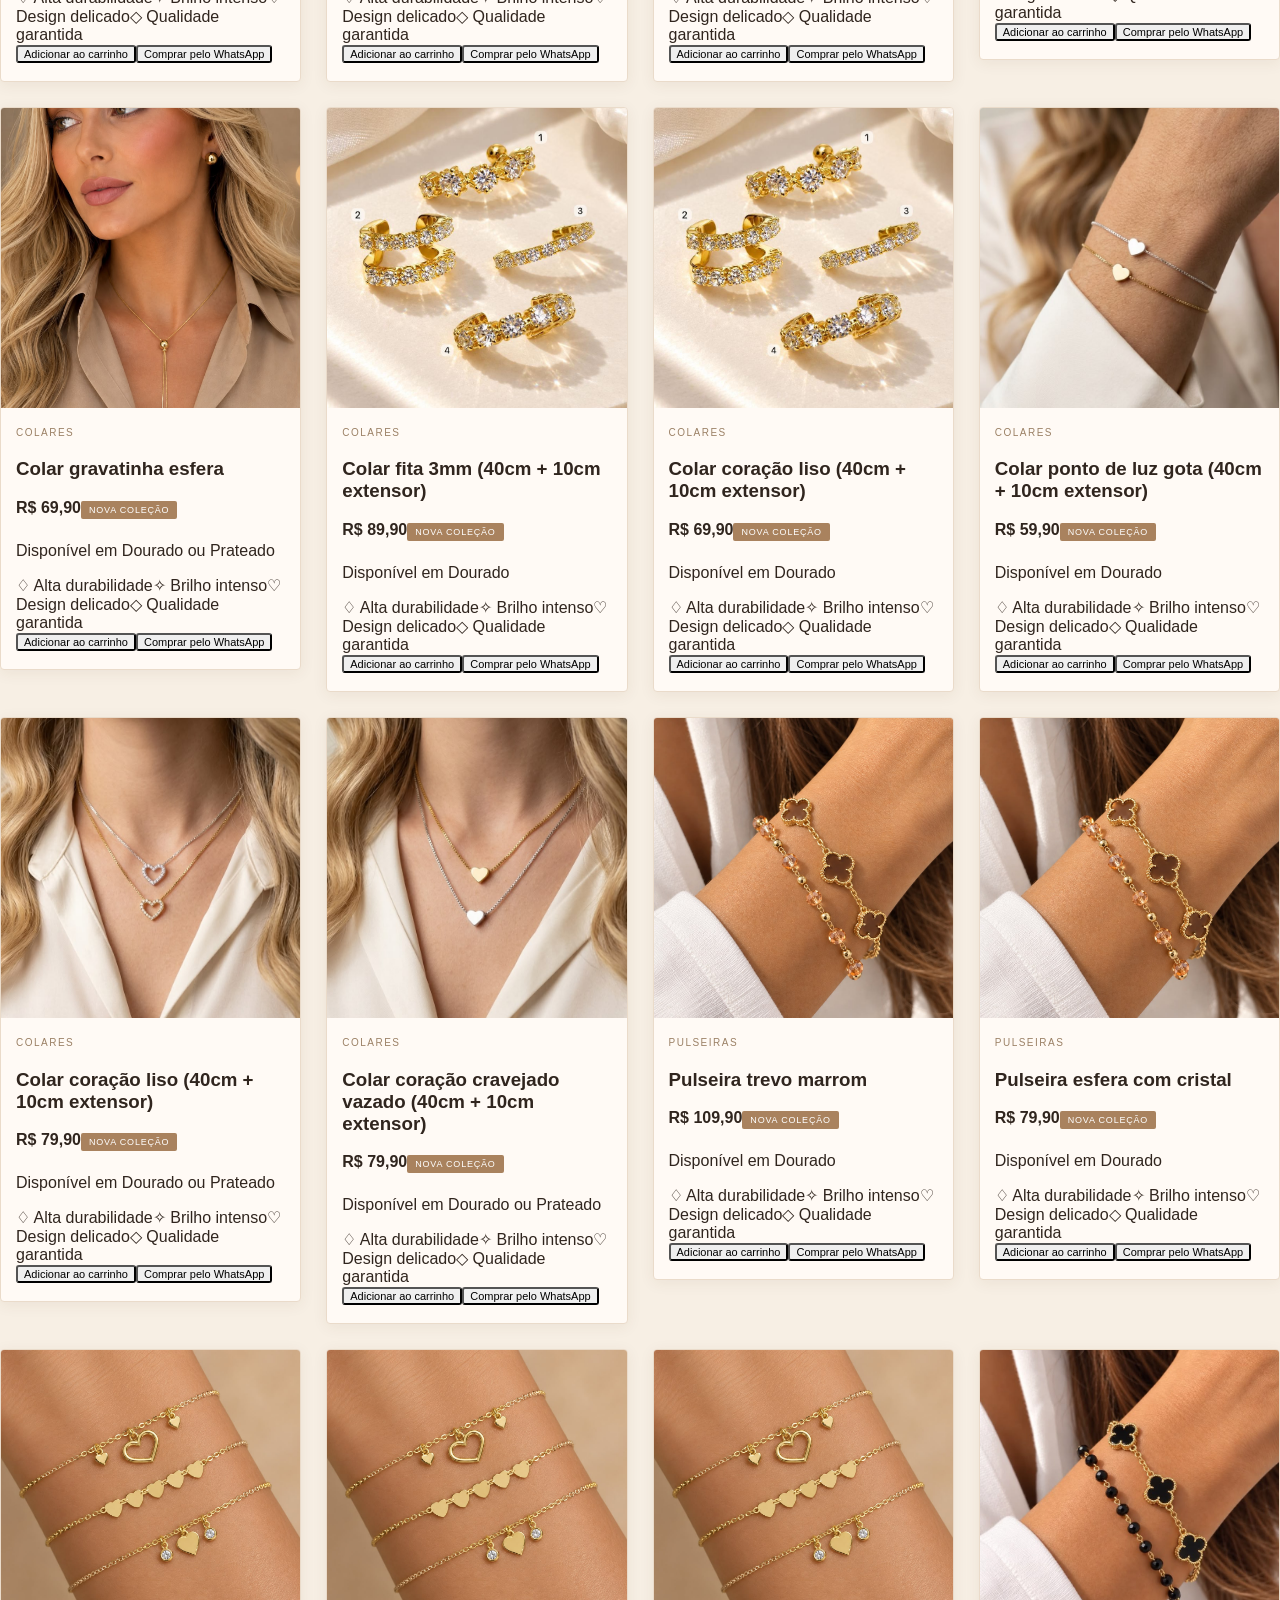
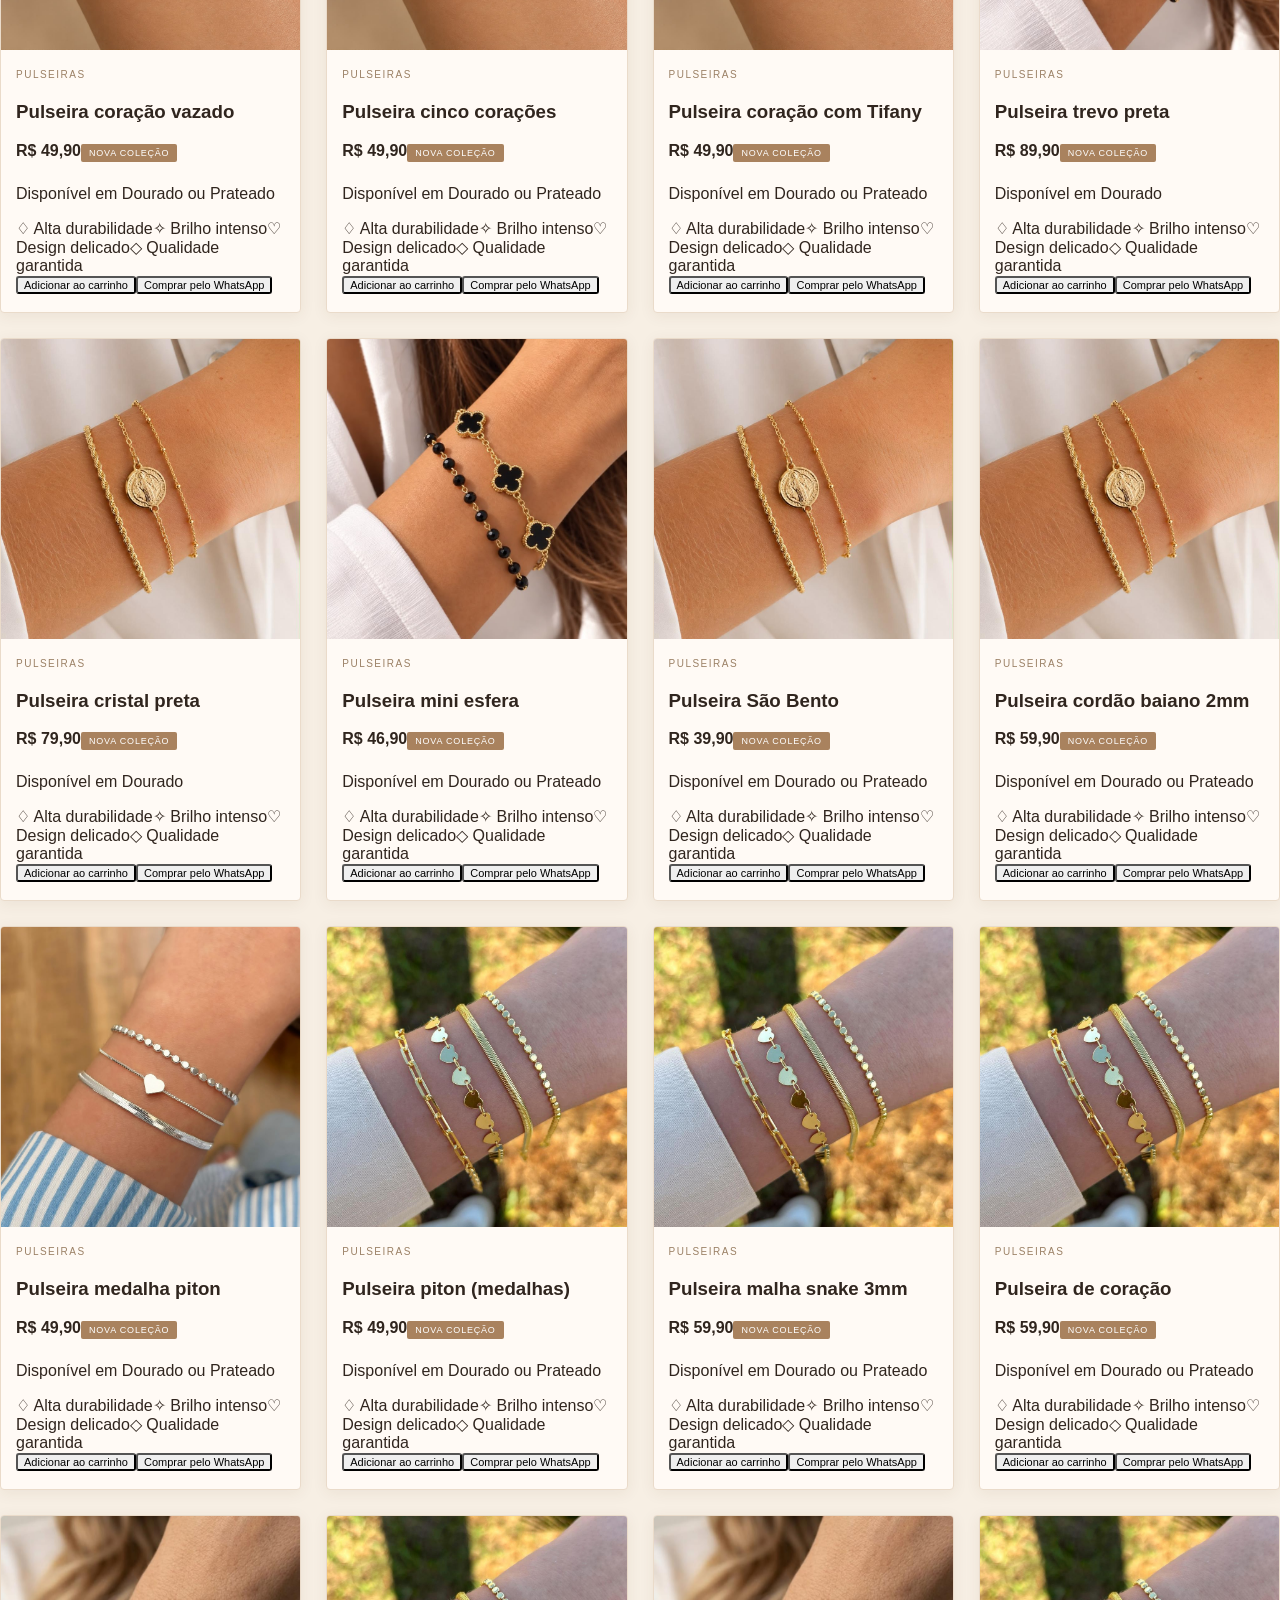
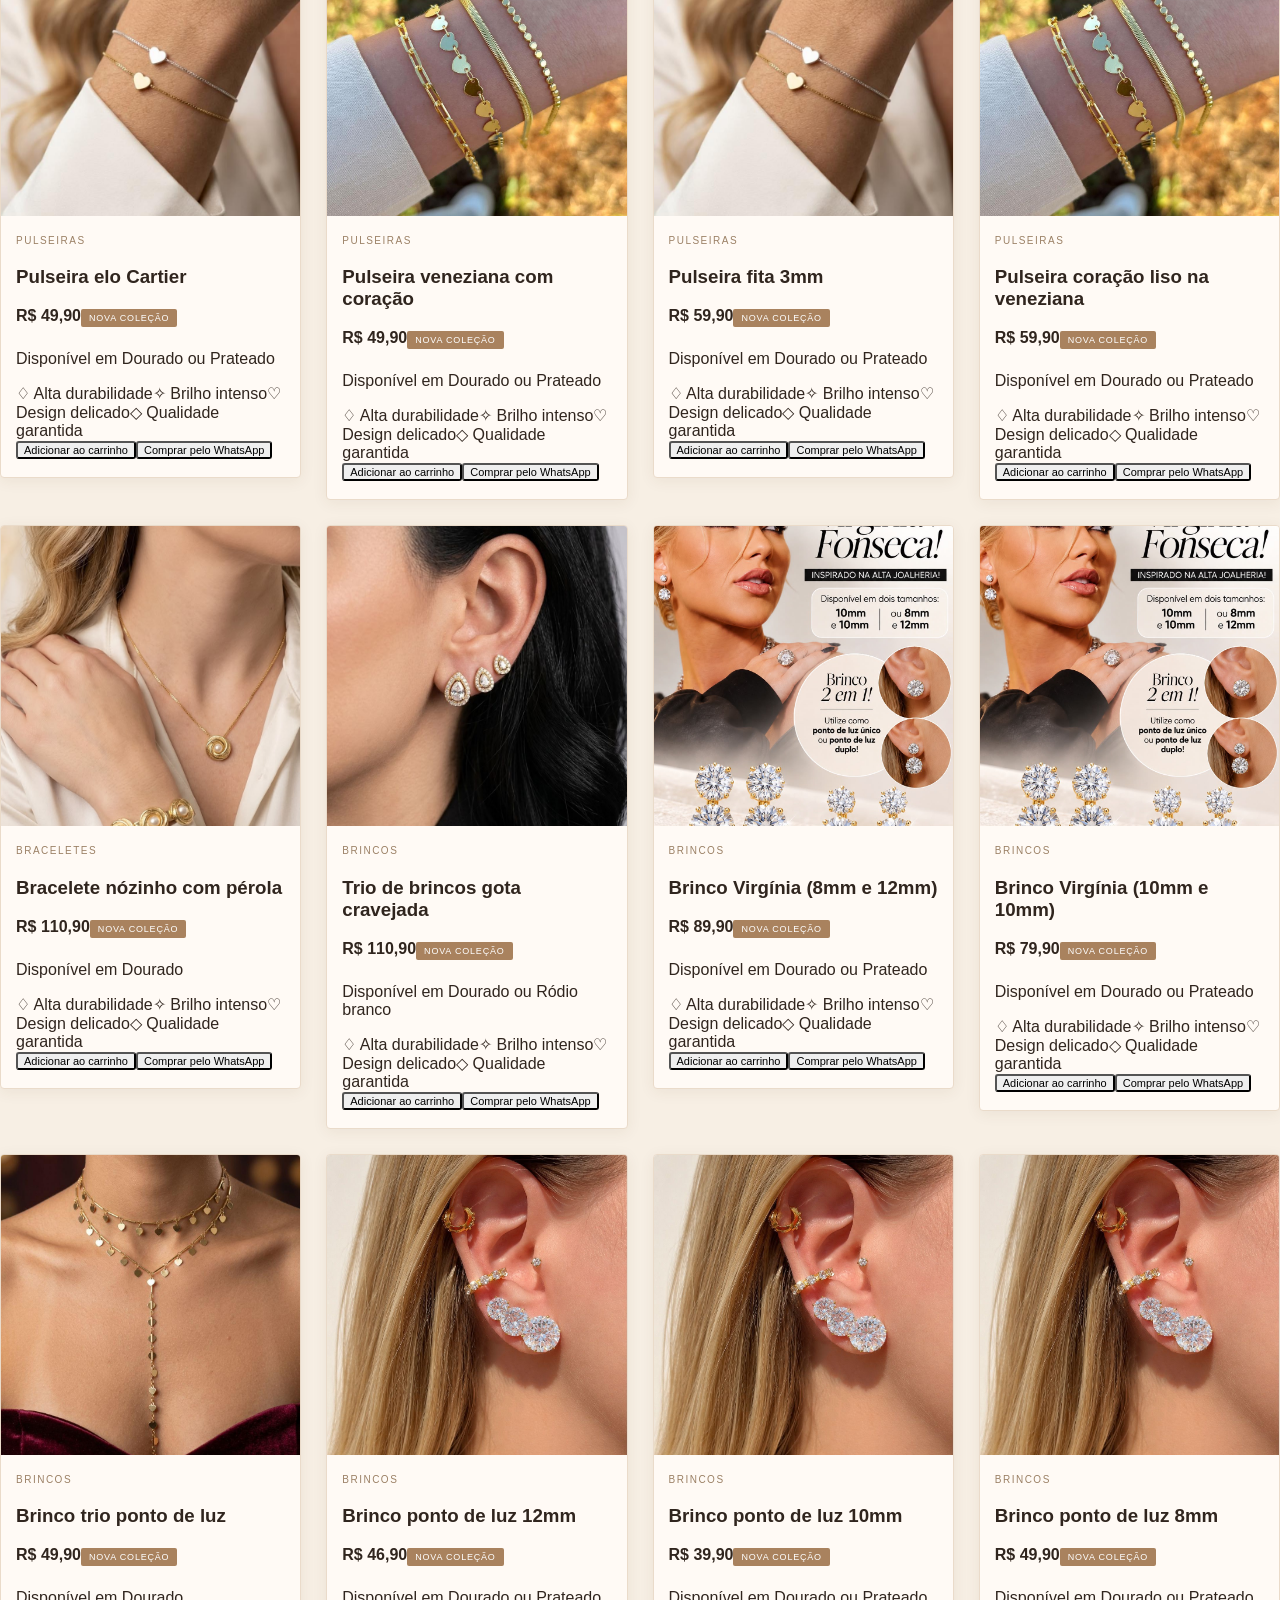
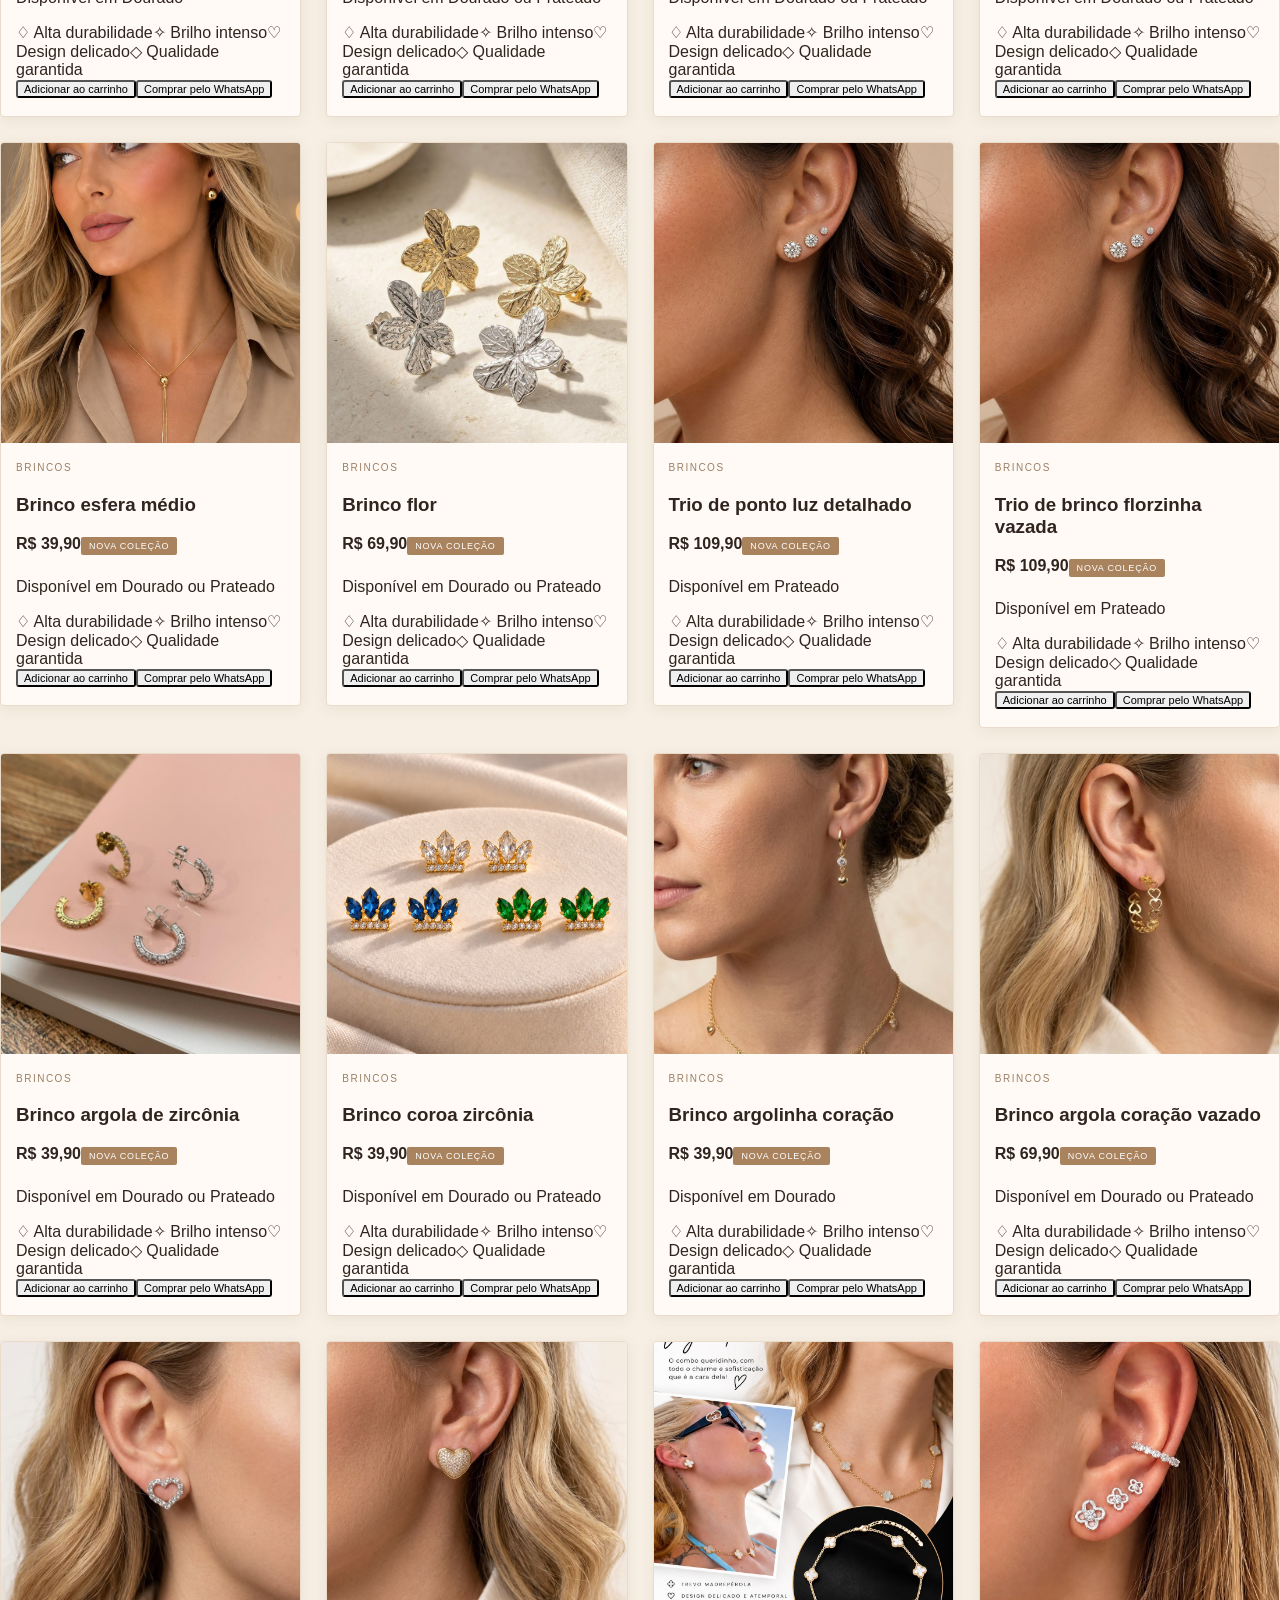
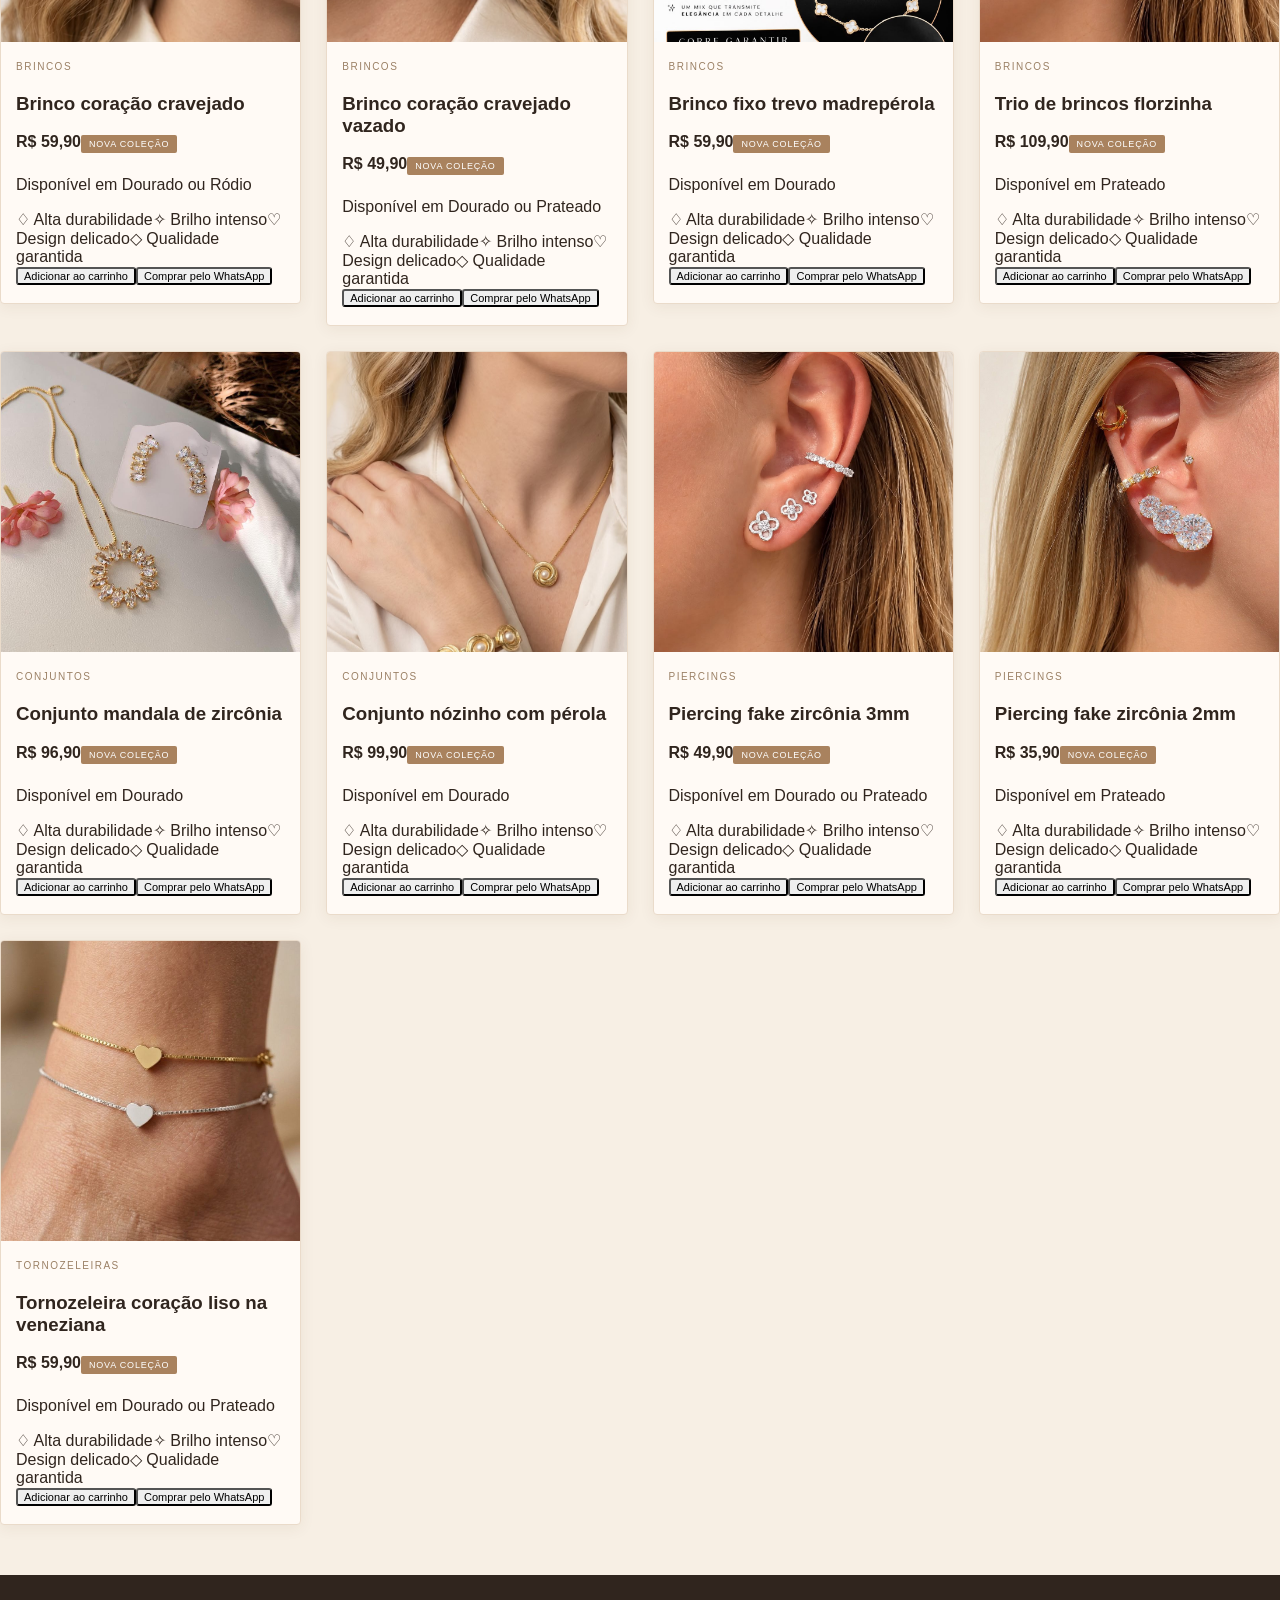
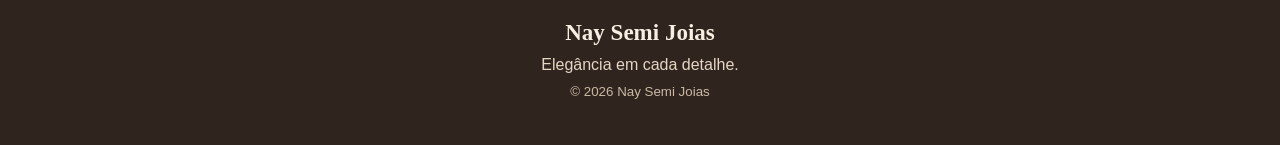
==== commit e904cb02: "Add versioning to loja.css stylesheet link" ====
--- a/loja.html
+++ b/loja.html
@@ -6,7 +6,7 @@
 <meta name="theme-color" content="#f4ecdf">
 <title>Nay Semi Joias | Nossa Coleção</title>
 <meta name="description" content="Nay Semi Joias — nossa coleção de semijoias, com atendimento pelo WhatsApp e carrinho de compras.">
-<link rel="stylesheet" href="loja.css">
+<link rel="stylesheet" href="loja.css?v=20">
 </head>
 <body>
 <header class="site-header">
@@ -93,4 +93,4 @@
 })();
 </script>
 </body>
-</html>+</html>
--- a/loja.css
+++ b/loja.css
@@ -1,24 +1,1229 @@
-*{box-sizing:border-box;margin:0;padding:0}
-:root{--cream:#f4ecdf;--paper:#fbf8f2;--white:#fffdf9;--ink:#2d241d;--muted:#74675c;--gold:#c9a96b;--gold-dark:#9c7540;--brown:#5a341b;--line:#ded2c4}
-html{scroll-behavior:smooth}
-body{font-family:Arial,Helvetica,sans-serif;background:var(--cream);color:var(--ink);line-height:1.35}
-body.carrinho-aberto{overflow:hidden}
-.site-header{position:sticky;top:0;z-index:1000;height:86px;display:grid;grid-template-columns:1fr auto 1fr;align-items:center;padding:10px 3.5%;background:rgba(255,253,249,.97);border-bottom:1px solid #e8ded2;backdrop-filter:blur(8px)}
-.brand{display:block;justify-self:start;height:66px}.brand img{height:66px;width:84px;display:block;object-fit:cover}
-.main-nav{display:flex;gap:34px;align-items:center;justify-content:center}.main-nav a{font-size:13px;color:#382f28;text-decoration:none}.main-nav a:hover{color:var(--gold-dark)}
-.cart-button{justify-self:end;border:1px solid #d9cdbf;background:#fff;color:#6b594c;border-radius:24px;padding:9px 13px;display:flex;align-items:center;gap:7px;cursor:pointer;font-size:12px}.cart-button b{display:grid;place-items:center;min-width:22px;height:22px;padding:0 5px;border-radius:50%;background:#b48b4d;color:#fff;font-size:11px}
-.hero-store{text-align:center;padding:48px 20px 42px;background:linear-gradient(120deg,#fbf7f0,#f2e4d5);border-bottom:1px solid #eadfd2}.hero-store .eyebrow{margin-bottom:7px}.hero-store h1{font-family:Georgia,"Times New Roman",serif;font-size:clamp(42px,5.5vw,64px);line-height:1.05;color:#2b211a;margin-bottom:13px}.hero-store p:last-child{font-size:15px;color:#67594e}
-.eyebrow{font-size:10px;letter-spacing:2.4px;font-weight:700;color:#a37d45}
-.category-bar{display:flex;gap:8px;justify-content:center;flex-wrap:wrap;padding:15px 3.5%;background:#fff;border-bottom:1px solid #e5dbd0}.category-bar button{font:inherit;font-size:11px;color:#69594d;background:#fff;border:1px solid #d9cec2;border-radius:22px;padding:8px 15px;cursor:pointer;transition:.18s}.category-bar button:hover,.category-bar button.ativo{background:#9b7254;color:#fff;border-color:#9b7254}
-.products-section{max-width:1380px;margin:0 auto;padding:42px 2.2% 65px}.section-heading{text-align:center;margin-bottom:25px}.section-heading h2{font-family:Georgia,"Times New Roman",serif;font-size:36px;color:#2c241e;margin-top:5px}
-.products-grid{display:grid;grid-template-columns:repeat(5,minmax(0,1fr));gap:18px;align-items:stretch}
-.product-card{background:var(--paper);border:1px solid #e3d8cc;border-radius:4px;overflow:hidden;display:flex;flex-direction:column;min-width:0;box-shadow:0 1px 0 rgba(80,55,30,.03)}
-.product-image{height:250px;background:#eee5d8;overflow:hidden;display:flex;align-items:center;justify-content:center}.product-image img{width:100%;height:100%;object-fit:cover;display:block;transition:transform .25s ease}.product-card:hover .product-image img{transform:scale(1.02)}
-.product-info{padding:13px 13px 14px;display:flex;flex-direction:column;flex:1}.product-category{text-transform:uppercase;letter-spacing:1.5px;font-size:8px;font-weight:700;color:#a27c49;margin-bottom:5px}.product-info h3{font-family:Georgia,"Times New Roman",serif;font-weight:600;font-size:18px;line-height:1.12;color:#30261f;min-height:40px;margin-bottom:8px}.product-price{font-size:21px;font-weight:700;color:#2d261f;margin-bottom:9px}.product-badge{align-self:flex-start;background:#c6a25e;color:#fff;font-size:8px;letter-spacing:1px;font-weight:700;border-radius:12px;padding:5px 10px;margin-bottom:8px}.product-bath{font-size:9px;text-transform:uppercase;letter-spacing:1.2px;text-align:center;color:#76695f;margin:0 4px 12px;line-height:1.45}.product-details{display:grid;gap:6px;margin-bottom:14px;font-size:10px;color:#6d6259}.product-details span{display:flex;gap:7px;align-items:center}.product-details span::first-letter{color:#8e6a42}.product-actions{margin-top:auto;display:grid;gap:7px}.product-actions button{width:100%;border:0;border-radius:5px;padding:10px 7px;font-size:10px;font-weight:700;cursor:pointer}.add-cart{background:var(--brown);color:#fff}.add-cart:hover{background:#75461f}.buy-whatsapp{background:#d9bb76;color:#2b211a}.buy-whatsapp:hover{background:#cba961}
-.no-products{grid-column:1/-1;text-align:center;padding:60px;color:var(--muted)}
-.site-footer{text-align:center;background:#30251d;color:#fff;padding:32px 20px}.site-footer strong{font-family:Georgia,"Times New Roman",serif;font-size:18px}.site-footer p{font-size:12px;margin:5px 0 10px;opacity:.8}.site-footer small{font-size:10px;opacity:.6}
-.cart-overlay{position:fixed;inset:0;background:rgba(32,23,17,.48);z-index:4000;opacity:0;visibility:hidden;transition:.2s}.cart-overlay.aberto{opacity:1;visibility:visible}.cart-panel{position:absolute;right:0;top:0;height:100%;width:min(430px,94vw);background:#fbf7f0;display:flex;flex-direction:column;transform:translateX(100%);transition:.25s;box-shadow:-12px 0 30px rgba(35,25,17,.2)}.cart-overlay.aberto .cart-panel{transform:translateX(0)}.cart-top{background:#fff;padding:18px 20px 15px;border-bottom:1px solid #e7ddd2;display:flex;justify-content:space-between;align-items:flex-start}.cart-kicker{font-size:9px;letter-spacing:2px;color:#a17a46}.cart-top h2{font-family:Georgia,"Times New Roman",serif;font-size:25px;margin-top:3px}.cart-close{border:0;background:none;font-size:34px;line-height:1;color:#6d5a4d;cursor:pointer}.cart-items{flex:1;overflow:auto;padding:13px}.cart-item{background:#fff;border:1px solid #e4d9ce;border-radius:8px;padding:10px;display:grid;grid-template-columns:66px 1fr;gap:10px;margin-bottom:9px}.cart-item img{width:66px;height:66px;object-fit:cover;border-radius:5px;background:#eee5d8}.cart-item h4{font-family:Georgia,"Times New Roman",serif;font-size:15px;line-height:1.15;margin-bottom:4px}.cart-price{font-weight:700;color:#8b6540;font-size:13px}.cart-actions{display:flex;align-items:center;justify-content:space-between;gap:8px;margin-top:8px}.qty{display:flex;align-items:center;border:1px solid #d8cabe;border-radius:18px;overflow:hidden}.qty button{width:27px;height:27px;border:0;background:#faf5ee;cursor:pointer;color:#6b5849;font-size:16px}.qty span{width:26px;text-align:center;font-size:12px}.remove-item{border:0;background:none;color:#9a6c56;font-size:11px;cursor:pointer}.cart-empty{text-align:center;padding:48px 24px;color:#77695f}.cart-empty h3{font-family:Georgia,"Times New Roman",serif;color:#30261f;font-size:19px;margin:8px 0}.empty-icon{font-size:38px}.cart-summary{background:#fff;border-top:1px solid #e5dbd0;padding:16px}.total-row{display:flex;justify-content:space-between;align-items:center;margin-bottom:11px}.total-row strong{font-size:20px;color:#8d6742}.checkout-button,.continue-button{width:100%;border:0;border-radius:22px;padding:12px;cursor:pointer;font-size:13px;font-weight:700}.checkout-button{background:#8f664a;color:#fff}.continue-button{background:#f1e3d5;color:#6b594d;margin-top:7px}.cart-summary small{display:block;text-align:center;color:#9a8779;font-size:9px;margin-top:9px}
-@media(max-width:1150px){.products-grid{grid-template-columns:repeat(4,minmax(0,1fr))}.product-image{height:235px}}
-@media(max-width:900px){.products-grid{grid-template-columns:repeat(3,minmax(0,1fr))}.site-header{height:78px}.brand,.brand img{height:58px}.main-nav{gap:20px}}
-@media(max-width:650px){.site-header{grid-template-columns:72px 1fr auto;padding:8px 4%;height:70px}.brand,.brand img{height:54px;width:70px}.main-nav{gap:15px}.main-nav a{font-size:11px}.cart-label{display:none}.cart-button{padding:7px 9px}.hero-store{padding:34px 16px 30px}.hero-store h1{font-size:40px}.hero-store p:last-child{font-size:13px}.category-bar{justify-content:flex-start;overflow-x:auto;flex-wrap:nowrap;padding:12px 4%;scrollbar-width:none}.category-bar::-webkit-scrollbar{display:none}.category-bar button{white-space:nowrap}.products-section{padding:30px 3% 50px}.section-heading{margin-bottom:18px}.section-heading h2{font-size:30px}.products-grid{grid-template-columns:repeat(2,minmax(0,1fr));gap:8px}.product-image{height:205px}.product-info{padding:10px 9px 11px}.product-category{font-size:7px}.product-info h3{font-size:15px;min-height:42px}.product-price{font-size:18px}.product-badge{font-size:7px;padding:4px 8px}.product-bath{font-size:8px;letter-spacing:.9px}.product-details{font-size:8px;gap:4px}.product-actions button{font-size:9px;padding:9px 4px}.cart-panel{width:96vw}}
-@media(max-width:380px){.products-grid{gap:6px}.product-image{height:180px}.product-info h3{font-size:14px}.product-price{font-size:17px}.product-details{display:none}}
+/* =========================================
+   NAY SEMI JOIAS - ESTILO DA LOJA
+   ========================================= */
+
+* {
+    box-sizing: border-box;
+}
+
+html {
+    scroll-behavior: smooth;
+}
+
+body {
+    margin: 0;
+    padding: 0;
+    background: #f7efe4;
+    color: #30251e;
+    font-family: Arial, Helvetica, sans-serif;
+    overflow-x: hidden;
+}
+
+/* =========================================
+   CABEÇALHO
+   ========================================= */
+
+header {
+    width: 100%;
+    background: #fffaf4;
+    border-bottom: 1px solid #e4d5c3;
+    position: relative;
+    z-index: 10;
+}
+
+.site-header,
+header {
+    width: 100%;
+}
+
+header ul {
+    margin: 0;
+    padding: 0;
+    list-style: none;
+}
+
+header nav ul {
+    display: flex;
+    align-items: center;
+    justify-content: center;
+    gap: 28px;
+}
+
+header a {
+    color: #49382c;
+    text-decoration: none;
+}
+
+header img {
+    max-width: 100%;
+    height: auto;
+}
+
+/* =========================================
+   PRINCIPAL
+   ========================================= */
+
+main {
+    width: 100%;
+    margin: 0;
+    padding: 0;
+}
+
+.hero {
+    width: 100%;
+    text-align: center;
+    padding: 55px 20px 45px;
+    background: #f7efe4;
+}
+
+.hero h1,
+main h1 {
+    margin: 8px 0 12px;
+    color: #30251e;
+    font-family: Georgia, "Times New Roman", serif;
+    font-size: clamp(32px, 5vw, 58px);
+    font-weight: 600;
+}
+
+.hero p {
+    max-width: 650px;
+    margin: 0 auto;
+    color: #766456;
+    font-size: 15px;
+    line-height: 1.7;
+}
+
+/* =========================================
+   CATEGORIAS
+   ========================================= */
+
+.category-bar {
+    width: 100%;
+    display: flex;
+    align-items: center;
+    justify-content: center;
+    flex-wrap: wrap;
+    gap: 9px;
+    padding: 15px 15px 25px;
+    background: #f7efe4;
+}
+
+.category-bar button {
+    border: 1px solid #d8c4ad;
+    background: #fffaf5;
+    color: #624d3c;
+    border-radius: 25px;
+    padding: 9px 17px;
+    font-size: 12px;
+    cursor: pointer;
+    transition: .2s ease;
+}
+
+.category-bar button:hover,
+.category-bar button.ativo,
+.category-bar button.active {
+    background: #a9825e;
+    border-color: #a9825e;
+    color: white;
+}
+
+/* =========================================
+   ÁREA DA COLEÇÃO
+   ========================================= */
+
+#area-de-produtos {
+    width: 100%;
+    padding: 25px 4%;
+}
+
+#area-de-produtos > div:first-child {
+    text-align: center;
+    margin-bottom: 30px;
+}
+
+#area-de-produtos > div:first-child p {
+    margin: 0 0 8px;
+    color: #a9825e;
+    font-size: 11px;
+    letter-spacing: 3px;
+    text-transform: uppercase;
+}
+
+#area-de-produtos > div:first-child h2 {
+    margin: 0;
+    color: #30251e;
+    font-family: Georgia, "Times New Roman", serif;
+    font-size: clamp(28px, 4vw, 42px);
+    font-weight: 500;
+}
+
+/* =========================================
+   GRADE DE PRODUTOS
+   ========================================= */
+
+#produtos {
+    width: 100%;
+    display: grid;
+    grid-template-columns: repeat(4, minmax(0, 1fr));
+    gap: 25px;
+    align-items: start;
+}
+
+/* =========================================
+   CARTÃO DO PRODUTO
+   ========================================= */
+
+.produto-card {
+    width: 100%;
+    min-width: 0;
+    background: #fffaf5;
+    border: 1px solid #eadbca;
+    border-radius: 4px;
+    overflow: hidden;
+    padding: 0 0 18px;
+    box-shadow: 0 3px 15px rgba(80, 55, 35, .07);
+    transition: transform .2s ease, box-shadow .2s ease;
+}
+
+.produto-card:hover {
+    transform: translateY(-3px);
+    box-shadow: 0 8px 22px rgba(80, 55, 35, .12);
+}
+
+/* =========================================
+   IMAGEM DO PRODUTO
+   ========================================= */
+
+.produto-imagem {
+    width: 100%;
+    height: 300px;
+    min-height: 0;
+    background: #f3eadf;
+    display: flex;
+    align-items: center;
+    justify-content: center;
+    overflow: hidden;
+    position: relative;
+}
+
+.produto-imagem img {
+    width: 100%;
+    height: 100%;
+    display: block;
+    object-fit: cover;
+    object-position: center;
+}
+
+/* =========================================
+   INFORMAÇÕES
+   ========================================= */
+
+.produto-info {
+    padding: 14px 15px 0;
+}
+
+.produto-categoria {
+    color: #9b8065;
+    font-size: 10px;
+    text-transform: uppercase;
+    letter-spacing: 1.5px;
+    margin-bottom: 5px;
+}
+
+.produto-nome {
+    margin: 0 0 7px;
+    color: #33271f;
+    font-family: Georgia, "Times New Roman", serif;
+    font-size: 18px;
+    line-height: 1.25;
+}
+
+.produto-preco {
+    color: #3d3026;
+    font-size: 17px;
+    font-weight: 700;
+    margin-bottom: 7px;
+}
+
+.produto-badge {
+    display: inline-block;
+    background: #a9825e;
+    color: white;
+    padding: 4px 8px;
+    border-radius: 2px;
+    font-size: 9px;
+    letter-spacing: .8px;
+    margin-bottom: 7px;
+}
+
+.produto-descricao {
+    color: #75665a;
+    font-size: 12px;
+    line-height: 1.5;
+}
+
+/* =========================================
+   BOTÕES
+   ========================================= */
+
+.produto-card button {
+    cursor: pointer;
+    border-radius: 3px;
+    font-size: 11px;
+    transition: .2s ease;
+}
+
+.produto-card .adicionar-carrinho {
+    width: calc(100% - 30px);
+    margin: 12px 15px 5px;
+    padding: 11px 10px;
+    background: #a9825e;
+    border: 1px solid #a9825e;
+    color: white;
+}
+
+.produto-card .adicionar-carrinho:hover {
+    background: #8d6b4d;
+}
+
+.produto-card .whatsapp,
+.produto-card .comprar-whatsapp {
+    width: calc(100% - 30px);
+    margin: 0 15px;
+    padding: 10px;
+    background: transparent;
+    border: 1px solid #b89a7a;
+    color: #76583d;
+}
+
+.produto-card .whatsapp:hover,
+.produto-card .comprar-whatsapp:hover {
+    background: #f1e4d5;
+}
+
+/* =========================================
+   CARRINHO
+   ========================================= */
+
+#carrinho-overlay {
+    position: fixed;
+    inset: 0;
+    background: rgba(30, 22, 17, .45);
+    z-index: 1000;
+}
+
+#carrinho-overlay[aria-hidden="true"] {
+    display: none;
+}
+
+#carrinho-overlay[aria-hidden="false"] {
+    display: block;
+}
+
+#carrinho {
+    position: absolute;
+    top: 0;
+    right: 0;
+    width: min(420px, 92vw);
+    height: 100%;
+    background: #fffaf5;
+    box-shadow: -5px 0 25px rgba(0,0,0,.15);
+    overflow-y: auto;
+    padding: 20px;
+}
+
+.cart-top {
+    display: flex;
+    align-items: center;
+    justify-content: space-between;
+    border-bottom: 1px solid #e6d8ca;
+    padding-bottom: 15px;
+    margin-bottom: 15px;
+}
+
+.cart-close {
+    border: 0;
+    background: transparent;
+    font-size: 24px;
+    cursor: pointer;
+}
+
+.cart-items {
+    display: flex;
+    flex-direction: column;
+    gap: 12px;
+}
+
+.cart-summary {
+    margin-top: 20px;
+    padding-top: 15px;
+    border-top: 1px solid #e6d8ca;
+}
+
+.total-row {
+    display: flex;
+    justify-content: space-between;
+    font-size: 18px;
+    margin-bottom: 15px;
+}
+
+.checkout-button,
+.continue-button {
+    width: 100%;
+    padding: 13px;
+    margin-top: 8px;
+    border-radius: 3px;
+    cursor: pointer;
+}
+
+.checkout-button {
+    border: 1px solid #a9825e;
+    background: #a9825e;
+    color: white;
+}
+
+.continue-button {
+    border: 1px solid #cdbba7;
+    background: white;
+    color: #604a37;
+}
+
+/* =========================================
+   RODAPÉ
+   ========================================= */
+
+.site-footer {
+    width: 100%;
+    margin-top: 50px;
+    padding: 45px 20px;
+    text-align: center;
+    background: #30251e;
+    color: #f8eee2;
+}
+
+.site-footer strong {
+    display: block;
+    font-family: Georgia, "Times New Roman", serif;
+    font-size: 23px;
+    margin-bottom: 10px;
+}
+
+.site-footer p {
+    margin: 8px 0;
+    color: #e4d5c5;
+}
+
+.site-footer small {
+    color: #cbb9a6;
+}
+
+/* =========================================
+   TABLET
+   ========================================= */
+
+@media (max-width: 1000px) {
+
+    #produtos {
+        grid-template-columns: repeat(3, minmax(0, 1fr));
+        gap: 18px;
+    }
+
+    .produto-imagem {
+        height: 270px;
+    }
+}
+
+/* =========================================
+   CELULAR
+   ========================================= */
+
+@media (max-width: 700px) {
+
+    body {
+        width: 100%;
+    }
+
+    header {
+        width: 100%;
+    }
+
+    header nav ul {
+        gap: 12px;
+        flex-wrap: wrap;
+        padding: 10px;
+    }
+
+    .hero {
+        padding: 35px 15px 30px;
+    }
+
+    .hero h1,
+    main h1 {
+        font-size: 32px;
+    }
+
+    .hero p {
+        font-size: 13px;
+    }
+
+    .category-bar {
+        justify-content: flex-start;
+        flex-wrap: nowrap;
+        overflow-x: auto;
+        padding: 10px 12px 20px;
+        scrollbar-width: none;
+    }
+
+    .category-bar::-webkit-scrollbar {
+        display: none;
+    }
+
+    .category-bar button {
+        flex: 0 0 auto;
+        padding: 8px 13px;
+        white-space: nowrap;
+    }
+
+    #area-de-produtos {
+        padding: 20px 10px;
+    }
+
+    #area-de-produtos > div:first-child {
+        margin-bottom: 20px;
+    }
+
+    #area-de-produtos > div:first-child h2 {
+        font-size: 28px;
+    }
+
+    /* 2 produtos por linha no celular */
+    #produtos {
+        grid-template-columns: repeat(2, minmax(0, 1fr));
+        gap: 10px;
+    }
+
+    .produto-card {
+        width: 100%;
+    }
+
+    .produto-imagem {
+        width: 100%;
+        height: 190px;
+    }
+
+    .produto-info {
+        padding: 10px;
+/* CORREÇÃO FINAL PARA CELULAR */
+html,
+body {
+  width: 100%;
+  max-width: 100%;
+  margin: 0;
+  padding: 0;
+  overflow-x: hidden;
+}
+
+header,
+.site-header,
+main,
+.hero,
+#produtos {
+  width: 100%;
+  max-width: 100%;
+  box-sizing: border-box;
+}
+
+#produtos {
+  display: grid;
+  grid-template-columns: repeat(2, minmax(0, 1fr));
+  gap: 12px;
+  padding: 12px;
+}
+
+.produto-card {
+  width: 100%;
+  min-width: 0;
+  max-width: 100%;
+  box-sizing: border-box;
+  overflow: hidden;
+}
+
+.produto-card img,
+.produto-imagem {
+  display: block;
+  width: 100%;
+  max-width: 100%;
+  height: 220px;
+  object-fit: cover;
+  box-sizing: border-box;
+}
+
+@media (max-width: 500px) {
+  header,
+  .site-header,
+  main,
+  .hero {
+    width: 100%;
+  }
+
+  #produtos {
+    grid-template-columns: repeat(2, minmax(0, 1fr));
+    gap: 10px;
+    padding: 10px;
+  }
+
+  .produto-card img,
+  .produto-imagem {
+    height: 180px;
+  }
+}
+/* ==========================================
+   NAY SEMI JOIAS - ACABAMENTO PREMIUM
+   ========================================== */
+
+body {
+  background: #f8f1e7;
+  color: #2d2520;
+  font-family: Arial, Helvetica, sans-serif;
+}
+
+/* CABEÇALHO */
+header,
+.site-header {
+  background: #fffaf4;
+  border-bottom: 1px solid #e7d8c5;
+  box-shadow: 0 2px 12px rgba(80, 55, 30, 0.08);
+  padding: 12px 18px;
+}
+
+header img,
+.site-header img {
+  max-width: 150px;
+  max-height: 70px;
+  width: auto;
+  height: auto;
+  object-fit: contain;
+}
+
+header nav,
+.site-header nav {
+  margin-top: 8px;
+}
+
+header nav a,
+.site-header nav a {
+  display: inline-block;
+  padding: 9px 14px;
+  color: #4b3a2d;
+  font-size: 14px;
+  font-weight: 500;
+  text-decoration: none;
+  border-radius: 20px;
+  transition: 0.2s;
+}
+
+header nav a:hover,
+.site-header nav a:hover {
+  background: #eee0ce;
+}
+
+/* CARRINHO */
+#carrinho,
+.carrinho,
+.cart-button,
+button {
+  border-radius: 8px;
+}
+
+#carrinho button,
+.carrinho button {
+  background: #a87c50;
+  color: #fff;
+  border: none;
+  padding: 10px 16px;
+  font-weight: 600;
+}
+
+/* HERO */
+.hero {
+  background: linear-gradient(135deg, #f8f0e5, #f3e5d4);
+  padding: 55px 20px 45px;
+  text-align: center;
+  border-bottom: 1px solid #eadbc8;
+}
+
+.hero h1 {
+  font-family: Georgia, "Times New Roman", serif;
+  font-size: clamp(34px, 8vw, 54px);
+  color: #30251e;
+  margin: 12px 0 15px;
+  letter-spacing: -1px;
+}
+
+.hero p {
+  max-width: 650px;
+  margin: auto;
+  color: #75675b;
+  font-size: 16px;
+  line-height: 1.7;
+}
+
+/* CATEGORIAS */
+.categorias,
+.filtros {
+  display: flex;
+  gap: 10px;
+  padding: 18px 15px;
+  overflow-x: auto;
+  white-space: nowrap;
+  background: #fffaf5;
+  border-bottom: 1px solid #eadfD2;
+}
+
+.categorias button,
+.filtros button {
+  flex: 0 0 auto;
+  background: #fff;
+  color: #68594c;
+  border: 1px solid #dbcbbb;
+  border-radius: 25px;
+  padding: 10px 19px;
+  font-size: 14px;
+  cursor: pointer;
+}
+
+.categorias button:hover,
+.filtros button:hover {
+  background: #a87c50;
+  color: #fff;
+  border-color: #a87c50;
+}
+
+/* TÍTULO DA COLEÇÃO */
+#produtos::before {
+  content: "NOVA COLEÇÃO";
+  display: block;
+  grid-column: 1 / -1;
+  text-align: center;
+  color: #a0784f;
+  font-size: 11px;
+  font-weight: bold;
+  letter-spacing: 4px;
+  margin: 15px 0 -5px;
+}
+
+/* PRODUTOS */
+#produtos {
+  background: #f8f1e7;
+  padding: 25px 18px 45px;
+  gap: 18px;
+}
+
+.produto-card {
+  background: #fffdf9;
+  border: 1px solid #eadfd3;
+  border-radius: 12px;
+  box-shadow: 0 5px 18px rgba(65, 45, 25, 0.10);
+  overflow: hidden;
+  transition: transform 0.2s, box-shadow 0.2s;
+}
+
+.produto-card:hover {
+  transform: translateY(-3px);
+  box-shadow: 0 10px 25px rgba(65, 45, 25, 0.15);
+}
+
+/* IMAGENS */
+.produto-card img,
+.produto-imagem {
+  width: 100%;
+  height: 240px;
+  display: block;
+  object-fit: cover;
+}
+
+/* INFORMAÇÕES */
+.produto-card h2,
+.produto-card h3 {
+  font-family: Georgia, "Times New Roman", serif;
+  color: #30251e;
+  font-size: 22px;
+  line-height: 1.3;
+  margin: 8px 16px 12px;
+}
+
+.produto-card p {
+  margin: 8px 16px;
+  color: #64574d;
+  line-height: 1.5;
+}
+
+/* CATEGORIA */
+.produto-card .categoria {
+  color: #a0784f;
+  font-size: 11px;
+  font-weight: bold;
+  letter-spacing: 2px;
+  text-transform: uppercase;
+}
+
+/* PREÇO */
+.produto-card .preco,
+.produto-card .produto-preco {
+  color: #2d2520;
+  font-size: 22px;
+  font-weight: bold;
+  margin-top: 12px;
+}
+
+/* NOVA COLEÇÃO */
+.produto-card .badge,
+.produto-card .novo,
+.produto-card .nova-colecao {
+  background: #b08a63;
+  color: #fff;
+  border-radius: 4px;
+  padding: 5px 9px;
+  font-size: 10px;
+  font-weight: bold;
+  letter-spacing: 0.5px;
+}
+
+/* BOTÕES DOS PRODUTOS */
+.produto-card button {
+  width: calc(100% - 32px);
+  margin: 5px 16px;
+  padding: 11px 12px;
+  border-radius: 7px;
+  border: 1px solid #a87c50;
+  background: #a87c50;
+  color: white;
+  font-weight: 600;
+  font-size: 14px;
+  cursor: pointer;
+}
+
+.produto-card button:hover {
+  background: #8f673f;
+}
+
+/* BOTÃO WHATSAPP */
+.produto-card button:last-child {
+  background: #fffaf4;
+  color: #765538;
+}
+
+/* CELULAR */
+@media (max-width: 500px) {
+
+  header,
+  .site-header {
+    padding: 10px 12px;
+  }
+
+  header img,
+  .site-header img {
+    max-width: 105px;
+    max-height: 55px;
+  }
+
+  header nav a,
+  .site-header nav a {
+    padding: 7px 9px;
+    font-size: 13px;
+  }
+
+  .hero {
+    padding: 38px 15px 32px;
+  }
+
+  .hero h1 {
+    font-size: 34px;
+  }
+
+  .hero p {
+    font-size: 14px;
+  }
+
+  #produtos {
+    padding: 18px 10px 35px;
+    gap: 12px;
+  }
+
+  .produto-card img,
+  .produto-imagem {
+    height: 190px;
+  }
+
+  .produto-card h2,
+  .produto-card h3 {
+    font-size: 18px;
+    margin-left: 12px;
+    margin-right: 12px;
+  }
+
+  .produto-card p {
+    margin-left: 12px;
+    margin-right: 12px;
+    font-size: 14px;
+  }
+
+  .produto-card button {
+    width: calc(100% - 24px);
+    margin-left: 12px;
+    margin-right: 12px;
+  }
+}
+/* =========================================
+   NAY SEMI JOIAS - VISUAL PREMIUM FINAL
+   ========================================= */
+
+/* CABEÇALHO */
+.loja-header {
+  width: 100%;
+  min-height: 82px;
+  padding: 10px 5%;
+  display: grid;
+  grid-template-columns: 1fr auto 1fr;
+  align-items: center;
+  background: #fffaf5;
+  border-bottom: 1px solid #e4d4c4;
+  box-shadow: 0 3px 15px rgba(60,40,25,.08);
+}
+
+.loja-logo img {
+  width: 105px;
+  height: auto;
+  max-height: 65px;
+  object-fit: contain;
+}
+
+.loja-nav {
+  display: flex;
+  align-items: center;
+  justify-content: center;
+  gap: 28px;
+}
+
+.loja-nav a {
+  color: #3b2d24;
+  font-size: 14px;
+  text-decoration: none;
+  padding: 8px 4px;
+  position: relative;
+}
+
+.loja-nav a:hover {
+  color: #a77a45;
+}
+
+.carrinho-botao {
+  justify-self: end;
+  background: #fff;
+  border: 1px solid #cdb69f;
+  color: #6c4d35;
+  border-radius: 30px;
+  padding: 9px 14px;
+  display: flex;
+  align-items: center;
+  gap: 7px;
+  box-shadow: 0 2px 8px rgba(60,40,25,.08);
+}
+
+.carrinho-botao b {
+  background: #a77a45;
+  color: white;
+}
+
+/* BANNER PRINCIPAL */
+.loja-banner {
+  width: 100%;
+  padding: 58px 20px 52px;
+  text-align: center;
+  background:
+    radial-gradient(circle at center, #fffaf4 0%, #f5e9db 100%);
+}
+
+.loja-banner h1 {
+  font-family: Georgia, "Times New Roman", serif;
+  font-size: clamp(40px, 8vw, 58px);
+  font-weight: 500;
+  color: #30241d;
+  margin-bottom: 14px;
+  letter-spacing: -1px;
+}
+
+.loja-banner h1::before,
+.loja-banner h1::after {
+  content: "✦";
+  color: #b58a52;
+  font-size: 15px;
+  margin: 0 15px;
+  vertical-align: middle;
+}
+
+.loja-banner p {
+  color: #75665b;
+  font-size: 15px;
+  line-height: 1.7;
+}
+
+/* CATEGORIAS */
+.categorias {
+  width: 100%;
+  padding: 18px 5%;
+  background: #fffaf5;
+  display: flex;
+  justify-content: center;
+  gap: 10px;
+  overflow-x: auto;
+  flex-wrap: nowrap;
+}
+
+.categorias button {
+  flex: 0 0 auto;
+  padding: 10px 18px;
+  border: 1px solid #d7c4b0;
+  border-radius: 25px;
+  background: #fff;
+  color: #705b49;
+  font-size: 13px;
+}
+
+.categorias button.ativo {
+  background: #a77a45;
+  border-color: #a77a45;
+  color: white;
+}
+
+/* ÁREA DA COLEÇÃO */
+.loja-produtos {
+  width: 100%;
+  max-width: 1400px;
+  margin: 0 auto;
+  padding: 55px 4%;
+}
+
+.loja-produtos h2 {
+  text-align: center;
+  font-family: Georgia, "Times New Roman", serif;
+  font-size: 38px;
+  font-weight: 500;
+  color: #30241d;
+  margin-bottom: 38px;
+}
+
+.loja-produtos h2::before {
+  content: "NOVA COLEÇÃO";
+  display: block;
+  font-family: Arial, Helvetica, sans-serif;
+  font-size: 10px;
+  font-weight: bold;
+  letter-spacing: 4px;
+  color: #b58a52;
+  margin-bottom: 10px;
+}
+
+/* PRODUTOS */
+#produtos {
+  width: 100%;
+  display: grid;
+  grid-template-columns: repeat(4, minmax(0, 1fr));
+  gap: 24px;
+}
+
+.produto-card {
+  background: #fffdf9;
+  border: 1px solid #e5d8cc;
+  border-radius: 14px;
+  overflow: hidden;
+  box-shadow: 0 8px 25px rgba(65,45,25,.09);
+  transition: .25s ease;
+}
+
+.produto-card:hover {
+  transform: translateY(-4px);
+  box-shadow: 0 14px 30px rgba(65,45,25,.14);
+}
+
+/* FOTO */
+.produto-imagem {
+  width: 100%;
+  aspect-ratio: 1 / 1;
+  background: #f7f0e8;
+  overflow: hidden;
+}
+
+.produto-imagem img {
+  width: 100%;
+  height: 100%;
+  object-fit: cover;
+  display: block;
+}
+
+/* INFORMAÇÕES */
+.produto-info {
+  padding: 18px;
+}
+
+.produto-categoria {
+  color: #a77a45;
+  font-size: 10px;
+  font-weight: bold;
+  letter-spacing: 2px;
+}
+
+.produto-info h3 {
+  font-family: Georgia, "Times New Roman", serif;
+  font-size: 20px;
+  line-height: 1.3;
+  color: #30241d;
+  margin: 8px 0 12px;
+}
+
+.produto-info strong {
+  display: inline-block;
+  font-size: 21px;
+  color: #30241d;
+  margin-bottom: 10px;
+}
+
+.produto-badge {
+  display: inline-block;
+  background: #b18a5e;
+  color: white;
+  padding: 6px 10px;
+  border-radius: 4px;
+  font-size: 9px;
+  font-weight: bold;
+  letter-spacing: 1px;
+  margin-bottom: 10px;
+}
+
+.produto-banho {
+  color: #75665b;
+  font-size: 12px;
+  margin-bottom: 13px;
+}
+
+.produto-detalhes {
+  display: grid;
+  gap: 5px;
+  color: #75665b;
+  font-size: 11px;
+  margin-bottom: 16px;
+}
+
+.produto-acoes {
+  display: grid;
+  gap: 8px;
+}
+
+.produto-acoes button {
+  width: 100%;
+  border: 0;
+  border-radius: 7px;
+  padding: 12px;
+  font-weight: bold;
+  cursor: pointer;
+}
+
+.btn-carrinho {
+  background: #5d3b20;
+  color: white;
+}
+
+.btn-whatsapp {
+  background: #d5b475;
+  color: #2f261f;
+}
+
+/* CELULAR */
+@media (max-width: 700px) {
+
+  .loja-header {
+    grid-template-columns: 80px 1fr auto;
+    min-height: 68px;
+    padding: 8px 12px;
+    gap: 6px;
+  }
+
+  .loja-logo img {
+    width: 72px;
+    max-height: 50px;
+  }
+
+  .loja-nav {
+    gap: 13px;
+  }
+
+  .loja-nav a {
+    font-size: 12px;
+  }
+
+  .carrinho-botao {
+    padding: 7px 9px;
+    font-size: 11px;
+  }
+
+  .loja-banner {
+    padding: 40px 15px 35px;
+  }
+
+  .loja-banner h1 {
+    font-size: 36px;
+  }
+
+  .loja-banner h1::before,
+  .loja-banner h1::after {
+    display: none;
+  }
+
+  .loja-banner p {
+    font-size: 14px;
+  }
+
+  .categorias {
+    justify-content: flex-start;
+    padding: 15px 12px;
+  }
+
+  .loja-produtos {
+    padding: 38px 10px;
+  }
+
+  .loja-produtos h2 {
+    font-size: 30px;
+    margin-bottom: 28px;
+  }
+
+  #produtos {
+    grid-template-columns: repeat(2, minmax(0, 1fr));
+    gap: 12px;
+  }
+
+  .produto-imagem {
+    aspect-ratio: 1 / 1;
+  }
+
+  .produto-info {
+    padding: 12px;
+  }
+
+  .produto-info h3 {
+    font-size: 17px;
+  }
+
+  .produto-info strong {
+    font-size: 18px;
+  }
+
+  .produto-detalhes {
+    font-size: 10px;
+  }
+
+  .produto-acoes button {
+    font-size: 11px;
+    padding: 10px 5px;
+  }
+}
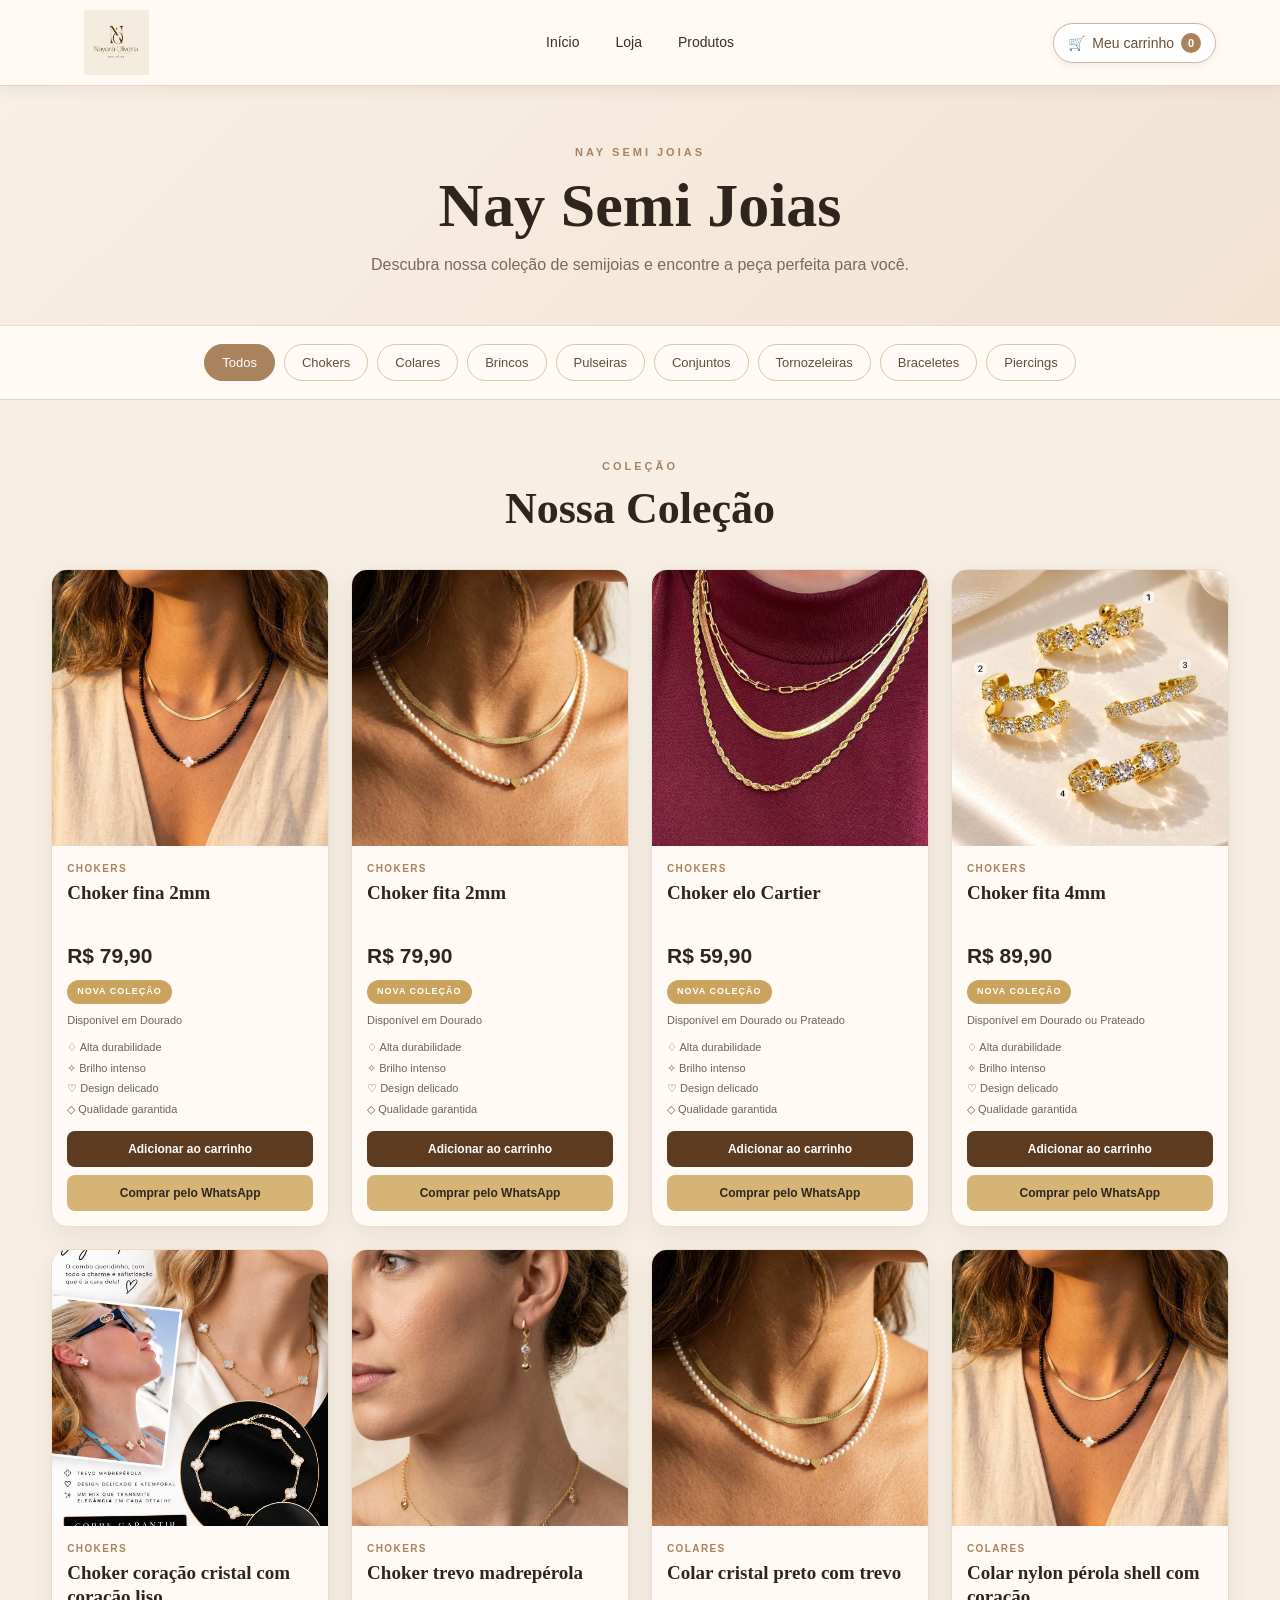
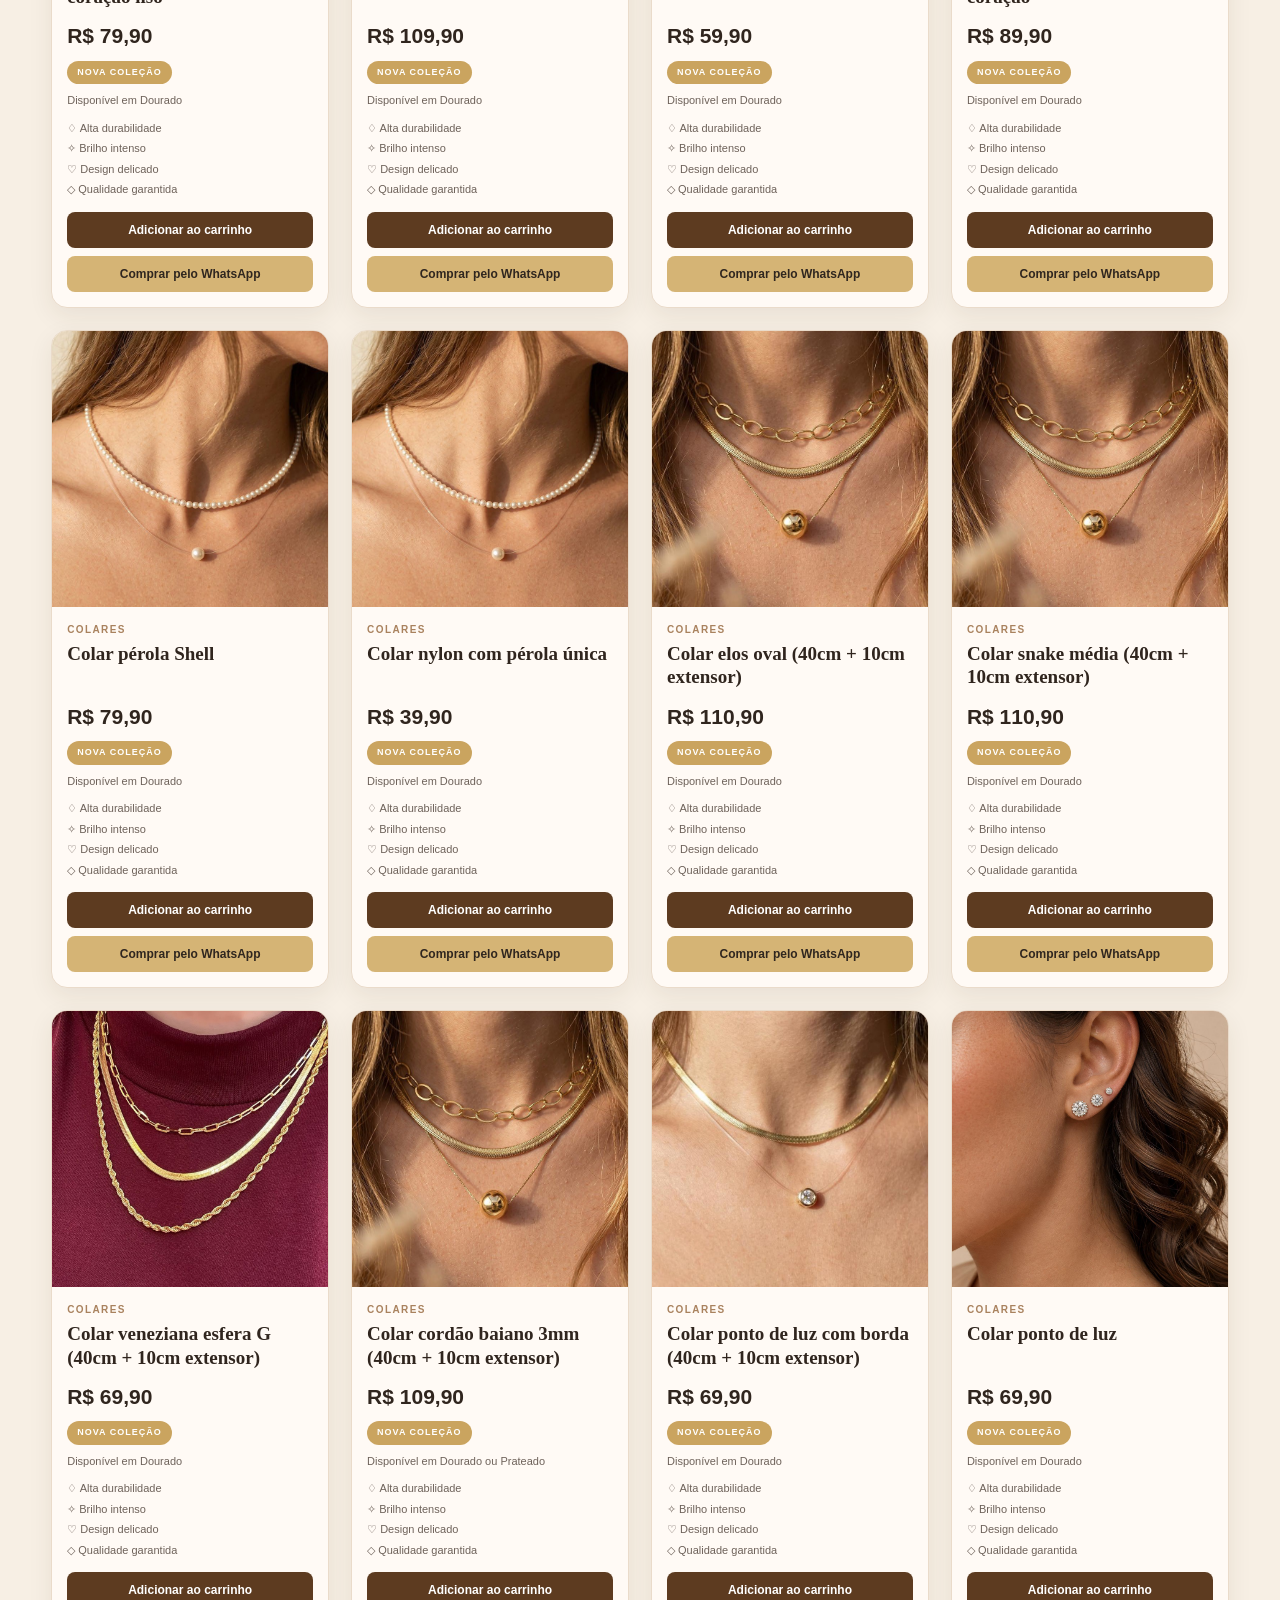
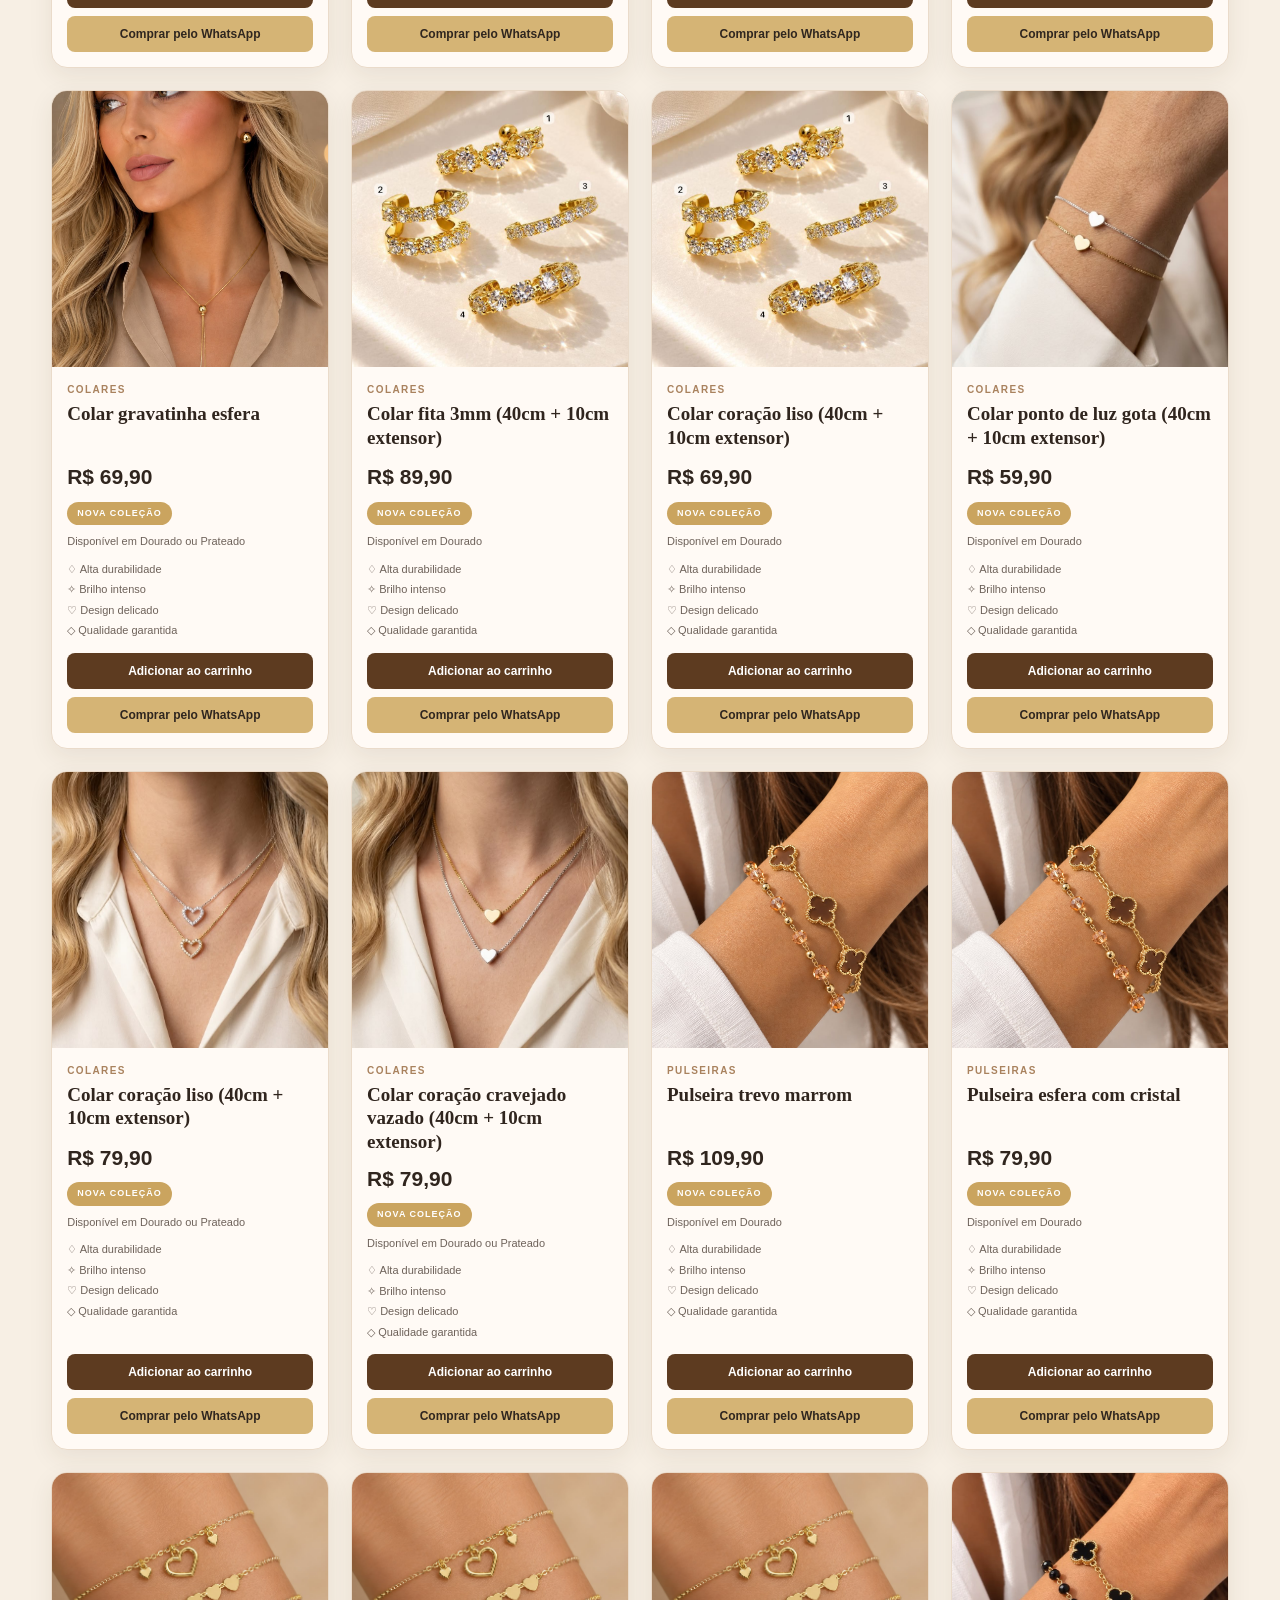
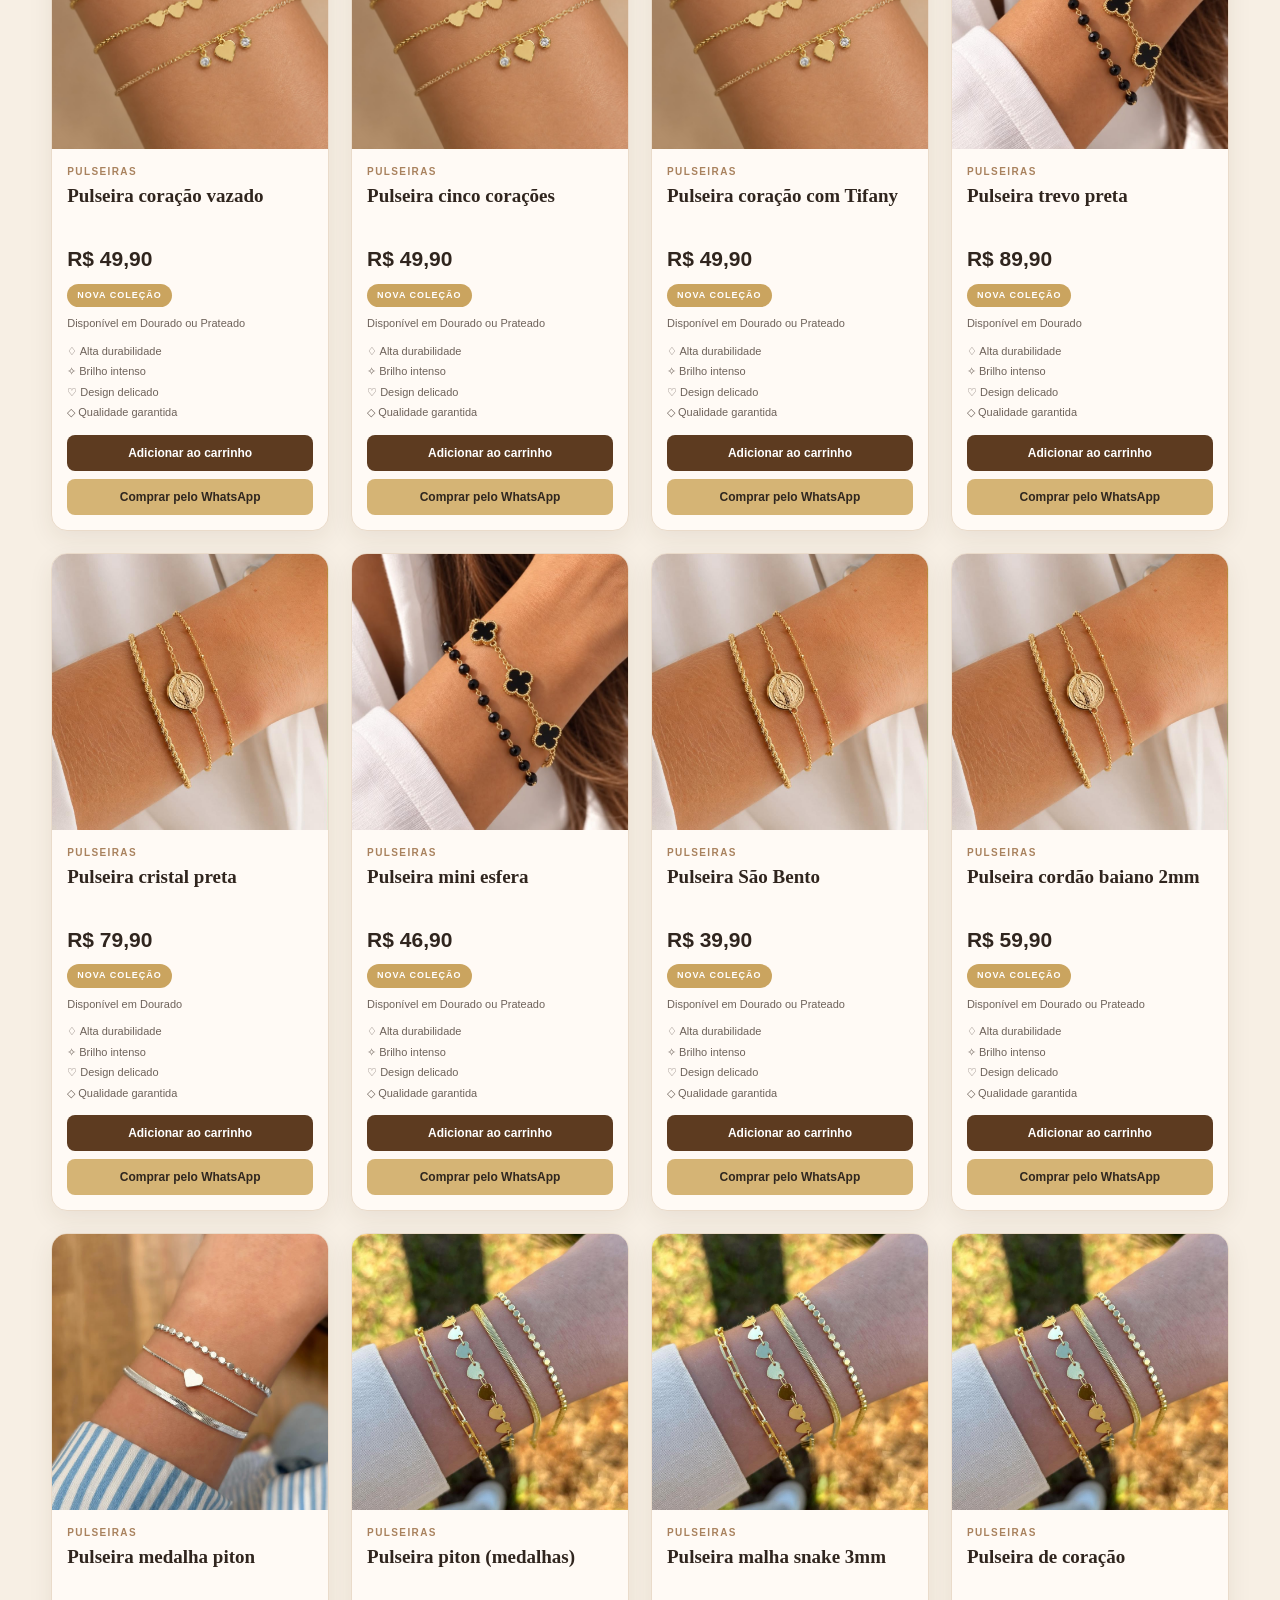
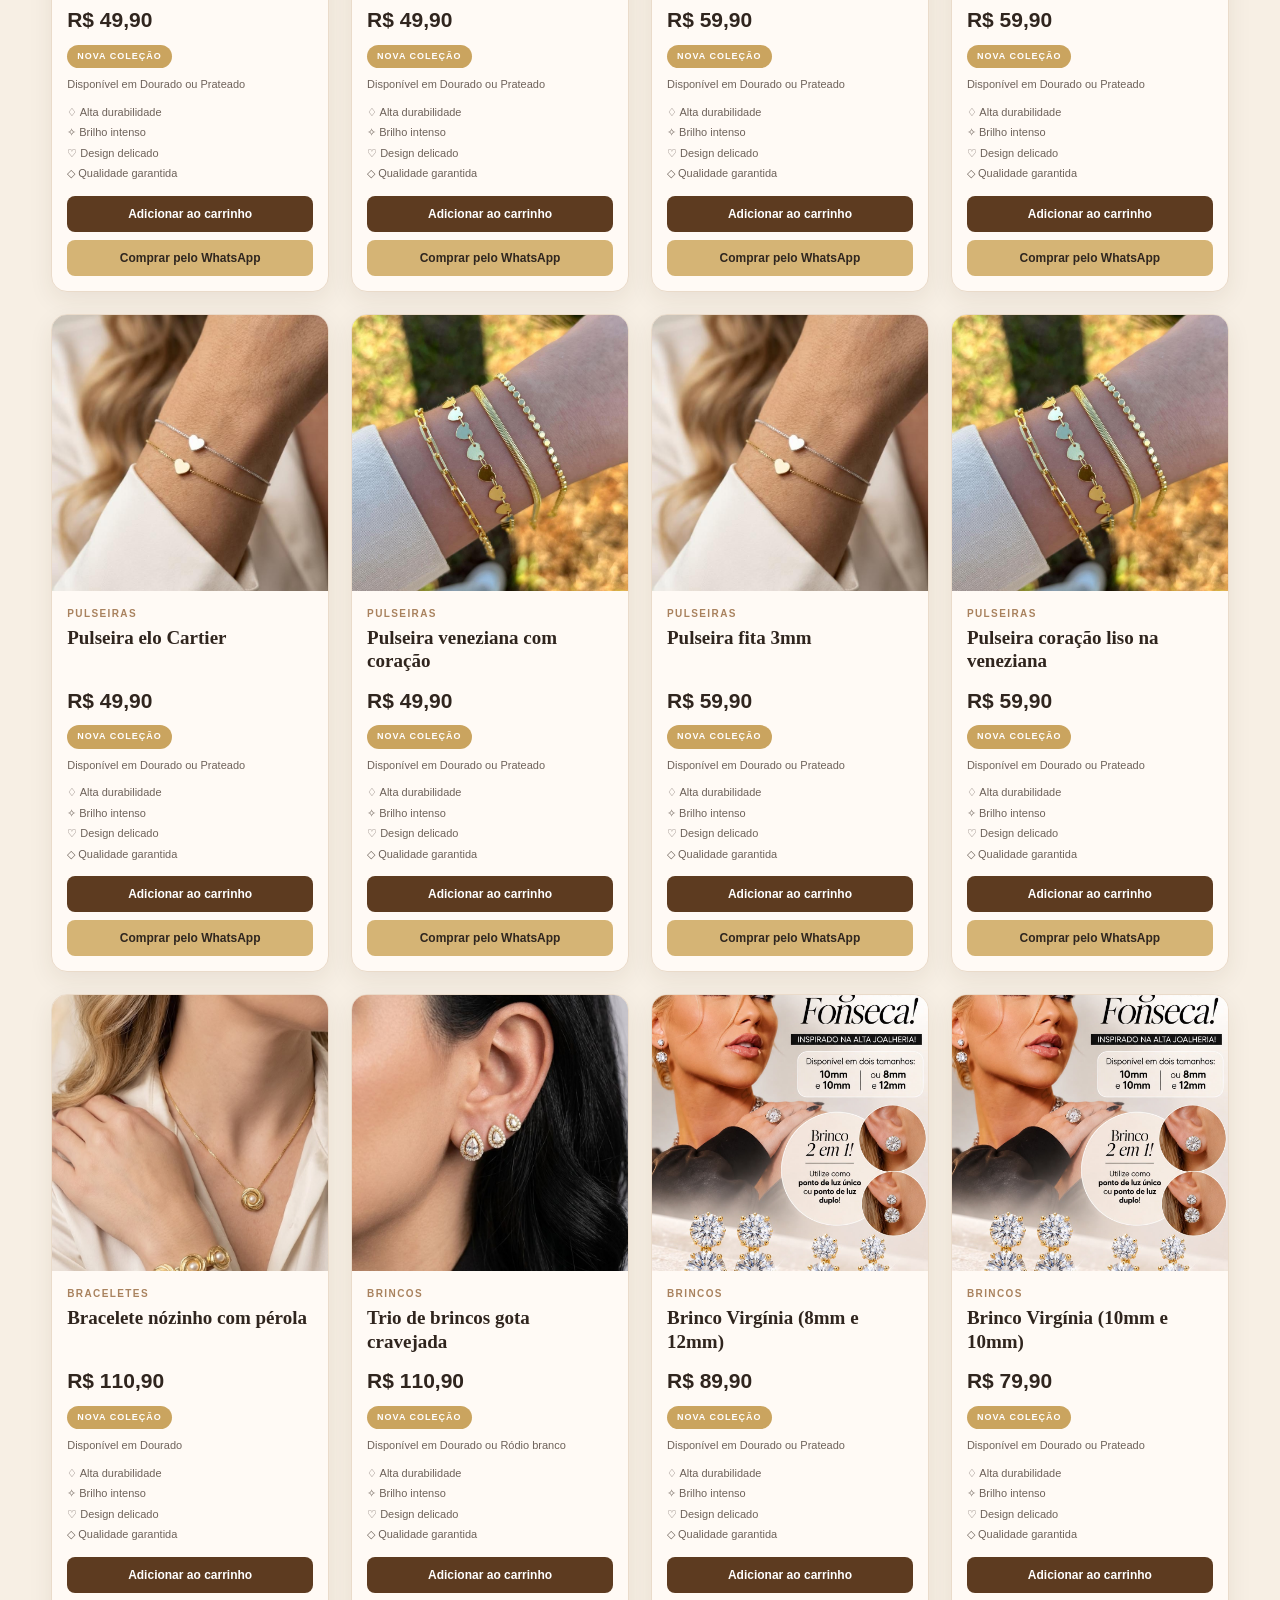
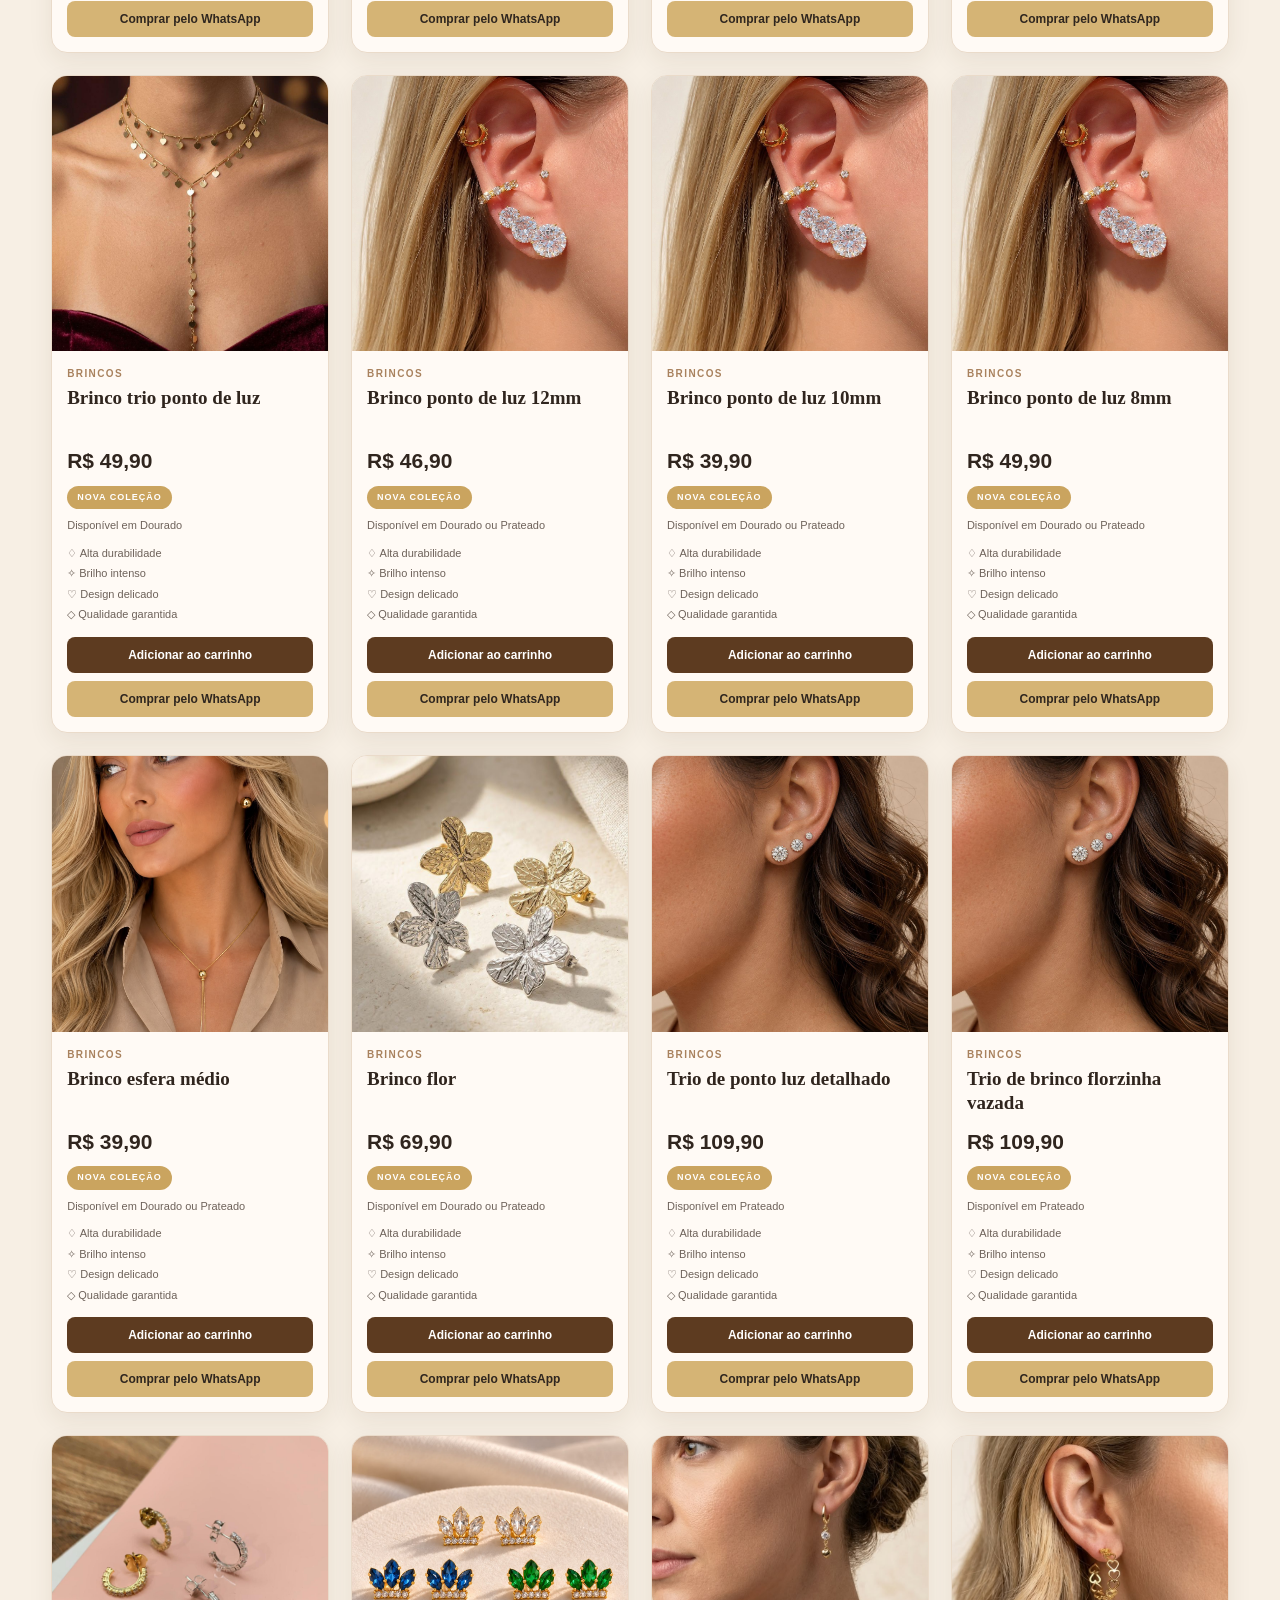
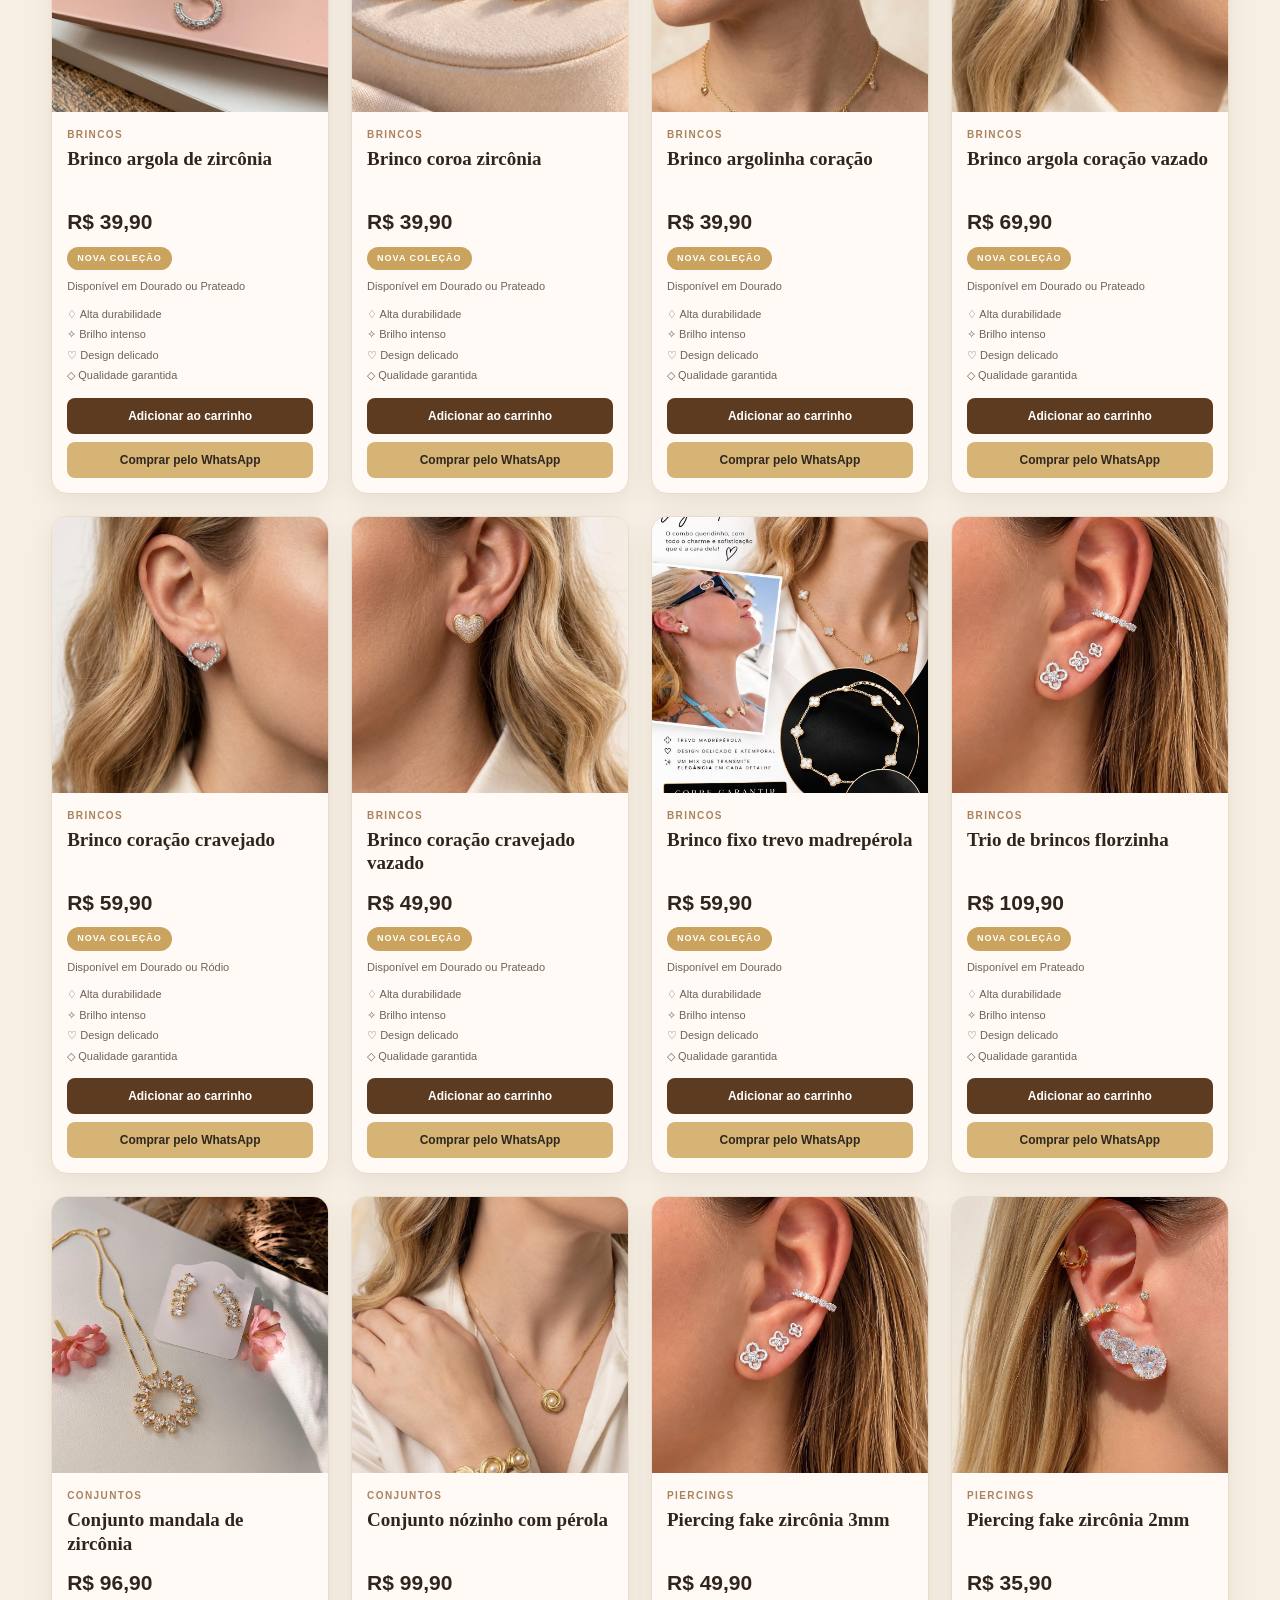
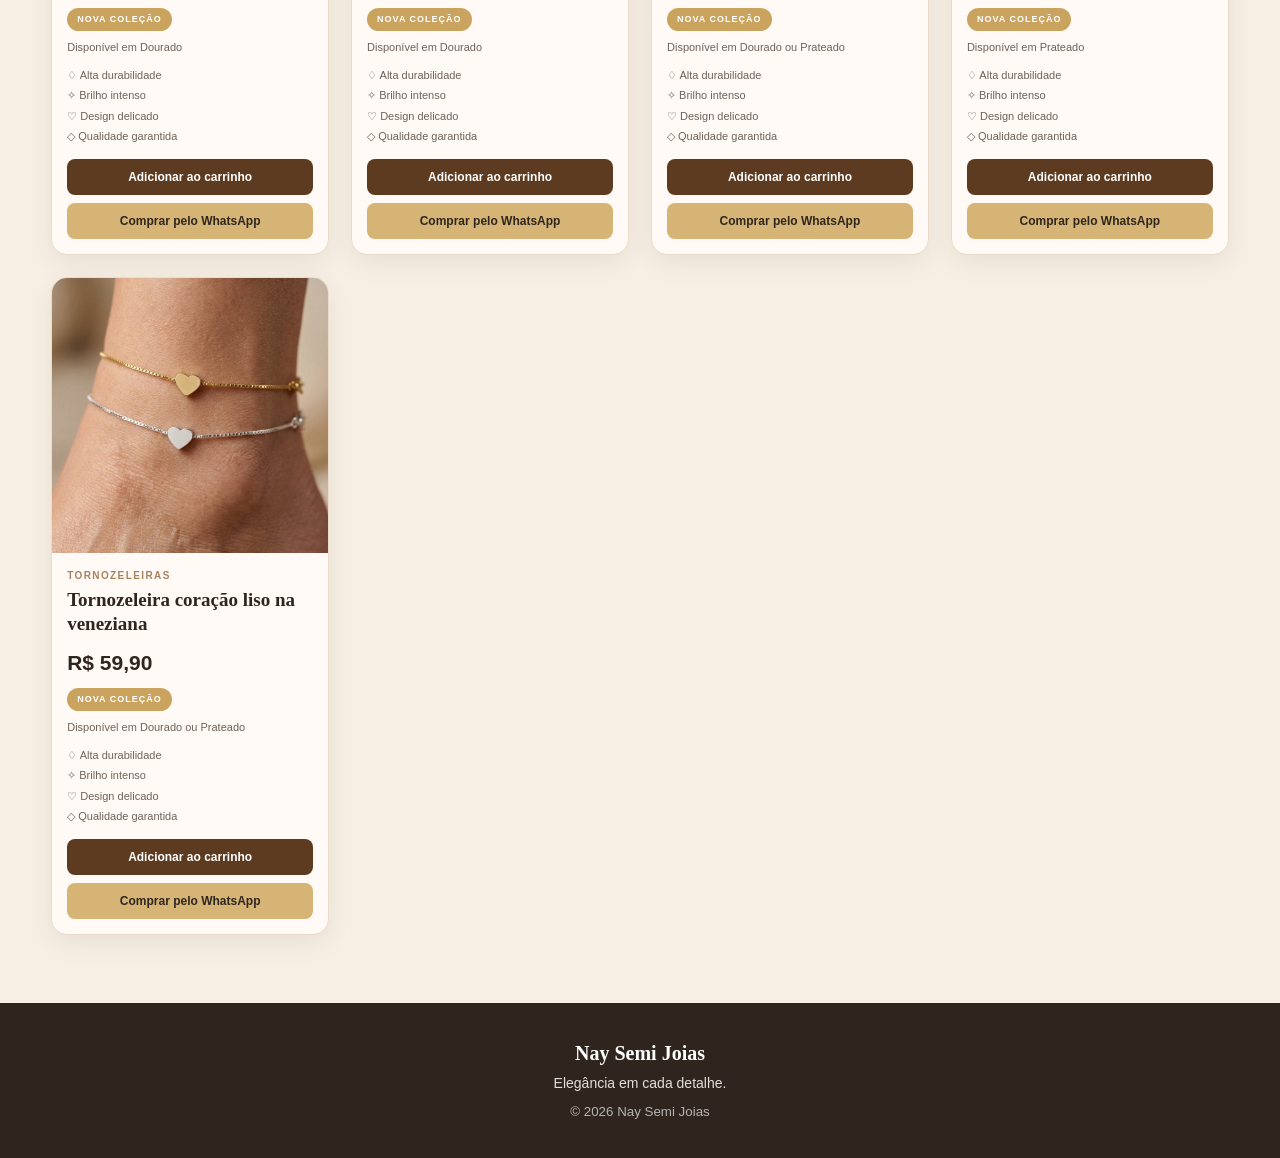
==== commit b016d005: "Add files via upload" ====
--- a/loja.html
+++ b/loja.html
@@ -6,7 +6,7 @@
 <meta name="theme-color" content="#f4ecdf">
 <title>Nay Semi Joias | Nossa Coleção</title>
 <meta name="description" content="Nay Semi Joias — nossa coleção de semijoias, com atendimento pelo WhatsApp e carrinho de compras.">
-<link rel="stylesheet" href="loja.css?v=20">
+<link rel="stylesheet" href="loja.css?v=21">
 </head>
 <body>
 <header class="site-header">
--- a/loja.css
+++ b/loja.css
@@ -1,1229 +1,473 @@
-/* =========================================
-   NAY SEMI JOIAS - ESTILO DA LOJA
-   ========================================= */
-
-* {
-    box-sizing: border-box;
-}
-
-html {
-    scroll-behavior: smooth;
-}
-
-body {
-    margin: 0;
-    padding: 0;
-    background: #f7efe4;
-    color: #30251e;
-    font-family: Arial, Helvetica, sans-serif;
-    overflow-x: hidden;
-}
-
-/* =========================================
-   CABEÇALHO
-   ========================================= */
-
-header {
-    width: 100%;
-    background: #fffaf4;
-    border-bottom: 1px solid #e4d5c3;
-    position: relative;
-    z-index: 10;
-}
-
-.site-header,
-header {
-    width: 100%;
-}
-
-header ul {
-    margin: 0;
-    padding: 0;
-    list-style: none;
-}
-
-header nav ul {
-    display: flex;
-    align-items: center;
-    justify-content: center;
-    gap: 28px;
-}
-
-header a {
-    color: #49382c;
-    text-decoration: none;
-}
-
-header img {
-    max-width: 100%;
-    height: auto;
-}
-
-/* =========================================
-   PRINCIPAL
-   ========================================= */
-
-main {
-    width: 100%;
-    margin: 0;
-    padding: 0;
-}
-
-.hero {
-    width: 100%;
-    text-align: center;
-    padding: 55px 20px 45px;
-    background: #f7efe4;
-}
-
-.hero h1,
-main h1 {
-    margin: 8px 0 12px;
-    color: #30251e;
-    font-family: Georgia, "Times New Roman", serif;
-    font-size: clamp(32px, 5vw, 58px);
-    font-weight: 600;
-}
-
-.hero p {
-    max-width: 650px;
-    margin: 0 auto;
-    color: #766456;
-    font-size: 15px;
-    line-height: 1.7;
-}
-
-/* =========================================
-   CATEGORIAS
-   ========================================= */
-
-.category-bar {
-    width: 100%;
-    display: flex;
-    align-items: center;
-    justify-content: center;
-    flex-wrap: wrap;
-    gap: 9px;
-    padding: 15px 15px 25px;
-    background: #f7efe4;
-}
-
-.category-bar button {
-    border: 1px solid #d8c4ad;
-    background: #fffaf5;
-    color: #624d3c;
-    border-radius: 25px;
-    padding: 9px 17px;
-    font-size: 12px;
-    cursor: pointer;
-    transition: .2s ease;
-}
-
+:root{
+  --bg:#f7efe4;
+  --cream:#fffaf4;
+  --white:#fff;
+  --dark:#30251e;
+  --text:#5b4b3f;
+  --muted:#78695d;
+  --gold:#a9825e;
+  --gold2:#d5b475;
+  --border:#e4d5c3;
+  --shadow:0 8px 24px rgba(70,45,25,.08);
+}
+*{box-sizing:border-box}
+html{scroll-behavior:smooth}
+body{
+  margin:0;
+  padding:0;
+  background:var(--bg);
+  color:var(--text);
+  font-family:Arial,Helvetica,sans-serif;
+  line-height:1.5;
+  overflow-x:hidden;
+}
+body.carrinho-aberto{overflow:hidden}
+
+.site-header{
+  width:100%;
+  min-height:82px;
+  padding:10px 5%;
+  display:grid;
+  grid-template-columns:1fr auto 1fr;
+  align-items:center;
+  gap:20px;
+  background:rgba(255,250,244,.98);
+  border-bottom:1px solid var(--border);
+  box-shadow:0 3px 15px rgba(60,40,25,.08);
+  position:sticky;
+  top:0;
+  z-index:1000;
+  backdrop-filter:blur(8px);
+}
+.brand{display:flex;align-items:center;justify-content:flex-start;text-decoration:none}
+.brand img{
+  display:block;
+  width:105px;
+  max-width:105px;
+  max-height:65px;
+  height:auto;
+  object-fit:contain;
+}
+.main-nav{display:flex;align-items:center;justify-content:center;gap:28px}
+.main-nav a{
+  color:#3b2d24;
+  font-size:14px;
+  text-decoration:none;
+  padding:8px 4px;
+}
+.main-nav a:hover{color:var(--gold)}
+.cart-button{
+  justify-self:end;
+  border:1px solid #cdb69f;
+  background:var(--white);
+  color:#6c4d35;
+  border-radius:30px;
+  padding:9px 14px;
+  display:flex;
+  align-items:center;
+  gap:7px;
+  box-shadow:0 2px 8px rgba(60,40,25,.08);
+  cursor:pointer;
+  font-size:14px;
+}
+.cart-button b{
+  background:var(--gold);
+  color:#fff;
+  border-radius:50%;
+  min-width:20px;
+  height:20px;
+  display:inline-flex;
+  align-items:center;
+  justify-content:center;
+  font-size:11px;
+}
+
+.hero-store{
+  width:100%;
+  text-align:center;
+  padding:58px 20px 48px;
+  background:linear-gradient(135deg,#f8f0e5,#f2e3d3);
+  border-bottom:1px solid #eadbc8;
+}
+.eyebrow{
+  margin:0 0 10px;
+  color:var(--gold);
+  font-size:11px;
+  font-weight:700;
+  letter-spacing:3px;
+}
+.hero-store h1{
+  margin:0 0 14px;
+  color:var(--dark);
+  font-family:Georgia,"Times New Roman",serif;
+  font-size:clamp(38px,6vw,62px);
+  line-height:1.1;
+}
+.hero-store>p:last-child{
+  max-width:650px;
+  margin:0 auto;
+  color:var(--muted);
+  font-size:16px;
+}
+
+.category-bar{
+  width:100%;
+  display:flex;
+  align-items:center;
+  justify-content:center;
+  flex-wrap:wrap;
+  gap:9px;
+  padding:18px 4%;
+  background:var(--cream);
+  border-bottom:1px solid var(--border);
+}
+.category-bar button{
+  border:1px solid #d8c4ad;
+  background:#fffaf5;
+  color:#624d3c;
+  border-radius:25px;
+  padding:10px 17px;
+  font-size:13px;
+  cursor:pointer;
+  transition:.2s ease;
+}
 .category-bar button:hover,
 .category-bar button.ativo,
-.category-bar button.active {
-    background: #a9825e;
-    border-color: #a9825e;
-    color: white;
-}
-
-/* =========================================
-   ÁREA DA COLEÇÃO
-   ========================================= */
-
-#area-de-produtos {
-    width: 100%;
-    padding: 25px 4%;
-}
-
-#area-de-produtos > div:first-child {
-    text-align: center;
-    margin-bottom: 30px;
-}
-
-#area-de-produtos > div:first-child p {
-    margin: 0 0 8px;
-    color: #a9825e;
-    font-size: 11px;
-    letter-spacing: 3px;
-    text-transform: uppercase;
-}
-
-#area-de-produtos > div:first-child h2 {
-    margin: 0;
-    color: #30251e;
-    font-family: Georgia, "Times New Roman", serif;
-    font-size: clamp(28px, 4vw, 42px);
-    font-weight: 500;
-}
-
-/* =========================================
-   GRADE DE PRODUTOS
-   ========================================= */
-
-#produtos {
-    width: 100%;
-    display: grid;
-    grid-template-columns: repeat(4, minmax(0, 1fr));
-    gap: 25px;
-    align-items: start;
-}
-
-/* =========================================
-   CARTÃO DO PRODUTO
-   ========================================= */
-
-.produto-card {
-    width: 100%;
-    min-width: 0;
-    background: #fffaf5;
-    border: 1px solid #eadbca;
-    border-radius: 4px;
-    overflow: hidden;
-    padding: 0 0 18px;
-    box-shadow: 0 3px 15px rgba(80, 55, 35, .07);
-    transition: transform .2s ease, box-shadow .2s ease;
-}
-
-.produto-card:hover {
-    transform: translateY(-3px);
-    box-shadow: 0 8px 22px rgba(80, 55, 35, .12);
-}
-
-/* =========================================
-   IMAGEM DO PRODUTO
-   ========================================= */
-
-.produto-imagem {
-    width: 100%;
-    height: 300px;
-    min-height: 0;
-    background: #f3eadf;
-    display: flex;
-    align-items: center;
-    justify-content: center;
-    overflow: hidden;
-    position: relative;
-}
-
-.produto-imagem img {
-    width: 100%;
-    height: 100%;
-    display: block;
-    object-fit: cover;
-    object-position: center;
-}
-
-/* =========================================
-   INFORMAÇÕES
-   ========================================= */
-
-.produto-info {
-    padding: 14px 15px 0;
-}
-
-.produto-categoria {
-    color: #9b8065;
-    font-size: 10px;
-    text-transform: uppercase;
-    letter-spacing: 1.5px;
-    margin-bottom: 5px;
-}
-
-.produto-nome {
-    margin: 0 0 7px;
-    color: #33271f;
-    font-family: Georgia, "Times New Roman", serif;
-    font-size: 18px;
-    line-height: 1.25;
-}
-
-.produto-preco {
-    color: #3d3026;
-    font-size: 17px;
-    font-weight: 700;
-    margin-bottom: 7px;
-}
-
-.produto-badge {
-    display: inline-block;
-    background: #a9825e;
-    color: white;
-    padding: 4px 8px;
-    border-radius: 2px;
-    font-size: 9px;
-    letter-spacing: .8px;
-    margin-bottom: 7px;
-}
-
-.produto-descricao {
-    color: #75665a;
-    font-size: 12px;
-    line-height: 1.5;
-}
-
-/* =========================================
-   BOTÕES
-   ========================================= */
-
-.produto-card button {
-    cursor: pointer;
-    border-radius: 3px;
-    font-size: 11px;
-    transition: .2s ease;
-}
-
-.produto-card .adicionar-carrinho {
-    width: calc(100% - 30px);
-    margin: 12px 15px 5px;
-    padding: 11px 10px;
-    background: #a9825e;
-    border: 1px solid #a9825e;
-    color: white;
-}
-
-.produto-card .adicionar-carrinho:hover {
-    background: #8d6b4d;
-}
-
-.produto-card .whatsapp,
-.produto-card .comprar-whatsapp {
-    width: calc(100% - 30px);
-    margin: 0 15px;
-    padding: 10px;
-    background: transparent;
-    border: 1px solid #b89a7a;
-    color: #76583d;
-}
-
-.produto-card .whatsapp:hover,
-.produto-card .comprar-whatsapp:hover {
-    background: #f1e4d5;
-}
-
-/* =========================================
-   CARRINHO
-   ========================================= */
-
-#carrinho-overlay {
-    position: fixed;
-    inset: 0;
-    background: rgba(30, 22, 17, .45);
-    z-index: 1000;
-}
-
-#carrinho-overlay[aria-hidden="true"] {
-    display: none;
-}
-
-#carrinho-overlay[aria-hidden="false"] {
-    display: block;
-}
-
-#carrinho {
-    position: absolute;
-    top: 0;
-    right: 0;
-    width: min(420px, 92vw);
-    height: 100%;
-    background: #fffaf5;
-    box-shadow: -5px 0 25px rgba(0,0,0,.15);
-    overflow-y: auto;
-    padding: 20px;
-}
-
-.cart-top {
-    display: flex;
-    align-items: center;
-    justify-content: space-between;
-    border-bottom: 1px solid #e6d8ca;
-    padding-bottom: 15px;
-    margin-bottom: 15px;
-}
-
-.cart-close {
-    border: 0;
-    background: transparent;
-    font-size: 24px;
-    cursor: pointer;
-}
-
-.cart-items {
-    display: flex;
-    flex-direction: column;
-    gap: 12px;
-}
-
-.cart-summary {
-    margin-top: 20px;
-    padding-top: 15px;
-    border-top: 1px solid #e6d8ca;
-}
-
-.total-row {
-    display: flex;
-    justify-content: space-between;
-    font-size: 18px;
-    margin-bottom: 15px;
-}
-
+.category-bar button.active{
+  background:var(--gold);
+  border-color:var(--gold);
+  color:#fff;
+}
+
+.products-section{
+  width:100%;
+  max-width:1280px;
+  margin:0 auto;
+  padding:58px 4%;
+}
+.section-heading{text-align:center;margin:0 auto 34px}
+.section-heading h2{
+  margin:0;
+  color:var(--dark);
+  font-family:Georgia,"Times New Roman",serif;
+  font-size:clamp(30px,4vw,44px);
+  line-height:1.15;
+}
+.products-grid{
+  width:100%;
+  display:grid;
+  grid-template-columns:repeat(4,minmax(0,1fr));
+  gap:22px;
+  align-items:stretch;
+}
+.produto-card{
+  min-width:0;
+  background:#fffaf5;
+  border:1px solid #eadbca;
+  border-radius:16px;
+  overflow:hidden;
+  box-shadow:var(--shadow);
+  display:flex;
+  flex-direction:column;
+}
+.produto-imagem{
+  width:100%;
+  aspect-ratio:1/1;
+  background:#f3eadf;
+  display:flex;
+  align-items:center;
+  justify-content:center;
+  overflow:hidden;
+}
+.produto-imagem img{
+  display:block;
+  width:100%;
+  height:100%;
+  object-fit:cover;
+}
+.sem-imagem{padding:20px;color:#9a8878;font-size:13px}
+.produto-info{
+  padding:15px;
+  display:flex;
+  flex-direction:column;
+  flex:1;
+}
+.produto-categoria{
+  margin-bottom:5px;
+  color:var(--gold);
+  font-size:10px;
+  font-weight:700;
+  letter-spacing:1.4px;
+  text-transform:uppercase;
+}
+.produto-info h3{
+  min-height:50px;
+  margin:0 0 9px;
+  color:var(--dark);
+  font-family:Georgia,"Times New Roman",serif;
+  font-size:19px;
+  line-height:1.25;
+}
+.produto-info strong{
+  display:block;
+  margin-bottom:9px;
+  color:var(--dark);
+  font-size:21px;
+}
+.produto-badge{
+  align-self:flex-start;
+  margin-bottom:8px;
+  padding:5px 10px;
+  border-radius:18px;
+  background:#caa45f;
+  color:#fff;
+  font-size:9px;
+  font-weight:700;
+  letter-spacing:1px;
+}
+.produto-banho{
+  margin:0 0 11px;
+  color:#6e625a;
+  font-size:11px;
+}
+.produto-detalhes{
+  display:grid;
+  gap:4px;
+  margin-bottom:14px;
+  color:#6e625a;
+  font-size:11px;
+}
+.produto-acoes{
+  display:grid;
+  gap:8px;
+  margin-top:auto;
+}
+.produto-acoes button{
+  width:100%;
+  border:0;
+  border-radius:8px;
+  padding:11px 9px;
+  font-size:12px;
+  font-weight:700;
+  cursor:pointer;
+}
+.btn-carrinho{background:#5d3b20;color:#fff}
+.btn-carrinho:hover{background:#7a502e}
+.btn-whatsapp{background:var(--gold2);color:#2f261f}
+.btn-whatsapp:hover{background:#caa45f}
+.sem-produtos{grid-column:1/-1;text-align:center;padding:40px;color:#75665d}
+
+.site-footer{
+  background:var(--dark);
+  color:#fff;
+  text-align:center;
+  padding:35px 20px;
+  margin-top:10px;
+}
+.site-footer strong{
+  display:block;
+  margin-bottom:5px;
+  font-family:Georgia,"Times New Roman",serif;
+  font-size:20px;
+}
+.site-footer p{margin:0 0 5px;font-size:14px;opacity:.85}
+.site-footer small{opacity:.65}
+
+.cart-overlay{
+  position:fixed;
+  inset:0;
+  z-index:3000;
+  background:rgba(35,27,22,.48);
+  opacity:0;
+  visibility:hidden;
+  transition:.25s;
+}
+.cart-overlay.aberto{opacity:1;visibility:visible}
+.cart-panel{
+  position:absolute;
+  top:0;
+  right:0;
+  width:min(430px,94vw);
+  height:100%;
+  background:#fbf7f2;
+  box-shadow:-10px 0 35px rgba(40,25,15,.18);
+  transform:translateX(100%);
+  transition:.3s;
+  display:flex;
+  flex-direction:column;
+}
+.cart-overlay.aberto .cart-panel{transform:translateX(0)}
+.cart-top{
+  padding:20px;
+  background:#fff;
+  border-bottom:1px solid #e8ddd4;
+  display:flex;
+  justify-content:space-between;
+  align-items:flex-start;
+}
+.cart-kicker{font-size:10px;letter-spacing:1.6px;color:var(--gold)}
+.cart-top h2{
+  margin:4px 0 0;
+  color:var(--dark);
+  font-family:Georgia,"Times New Roman",serif;
+}
+.cart-close{
+  border:0;
+  background:transparent;
+  color:#6b5142;
+  font-size:34px;
+  line-height:1;
+  cursor:pointer;
+}
+.cart-items{flex:1;overflow-y:auto;padding:15px}
+.cart-item{
+  background:#fff;
+  border:1px solid #e8ddd4;
+  border-radius:13px;
+  padding:11px;
+  margin-bottom:10px;
+  display:grid;
+  grid-template-columns:66px 1fr;
+  gap:11px;
+}
+.cart-item img{
+  width:66px;
+  height:66px;
+  object-fit:cover;
+  border-radius:9px;
+  background:#f7f1eb;
+}
+.cart-item h4{
+  margin:0 0 5px;
+  color:var(--dark);
+  font-family:Georgia,"Times New Roman",serif;
+  font-size:15px;
+}
+.cart-price{color:#8f6552;font-weight:bold;font-size:14px}
+.cart-actions{
+  display:flex;
+  align-items:center;
+  justify-content:space-between;
+  gap:8px;
+  margin-top:9px;
+}
+.qty{
+  display:flex;
+  align-items:center;
+  border:1px solid #d8c6b7;
+  border-radius:20px;
+  overflow:hidden;
+}
+.qty button{
+  width:28px;
+  height:28px;
+  border:0;
+  background:#fbf7f2;
+  color:#6b5142;
+  cursor:pointer;
+  font-size:16px;
+}
+.qty span{width:27px;text-align:center;font-size:13px}
+.remove-item{
+  border:0;
+  background:transparent;
+  color:#9b6d5c;
+  cursor:pointer;
+  font-size:12px;
+}
+.cart-empty{
+  padding:55px 25px;
+  text-align:center;
+  color:#75665d;
+}
+.empty-icon{font-size:42px;margin-bottom:12px}
+.cart-empty h3{
+  margin:0 0 8px;
+  color:var(--dark);
+  font-family:Georgia,"Times New Roman",serif;
+}
+.cart-empty p{margin:0}
+.cart-summary{
+  padding:18px;
+  background:#fff;
+  border-top:1px solid #e8ddd4;
+}
+.total-row{
+  display:flex;
+  justify-content:space-between;
+  align-items:center;
+  margin-bottom:13px;
+}
+.total-row strong{color:#8f6552;font-size:20px}
 .checkout-button,
-.continue-button {
-    width: 100%;
-    padding: 13px;
-    margin-top: 8px;
-    border-radius: 3px;
-    cursor: pointer;
-}
-
-.checkout-button {
-    border: 1px solid #a9825e;
-    background: #a9825e;
-    color: white;
-}
-
-.continue-button {
-    border: 1px solid #cdbba7;
-    background: white;
-    color: #604a37;
-}
-
-/* =========================================
-   RODAPÉ
-   ========================================= */
-
-.site-footer {
-    width: 100%;
-    margin-top: 50px;
-    padding: 45px 20px;
-    text-align: center;
-    background: #30251e;
-    color: #f8eee2;
-}
-
-.site-footer strong {
-    display: block;
-    font-family: Georgia, "Times New Roman", serif;
-    font-size: 23px;
-    margin-bottom: 10px;
-}
-
-.site-footer p {
-    margin: 8px 0;
-    color: #e4d5c5;
-}
-
-.site-footer small {
-    color: #cbb9a6;
-}
-
-/* =========================================
-   TABLET
-   ========================================= */
-
-@media (max-width: 1000px) {
-
-    #produtos {
-        grid-template-columns: repeat(3, minmax(0, 1fr));
-        gap: 18px;
-    }
-
-    .produto-imagem {
-        height: 270px;
-    }
-}
-
-/* =========================================
-   CELULAR
-   ========================================= */
-
-@media (max-width: 700px) {
-
-    body {
-        width: 100%;
-    }
-
-    header {
-        width: 100%;
-    }
-
-    header nav ul {
-        gap: 12px;
-        flex-wrap: wrap;
-        padding: 10px;
-    }
-
-    .hero {
-        padding: 35px 15px 30px;
-    }
-
-    .hero h1,
-    main h1 {
-        font-size: 32px;
-    }
-
-    .hero p {
-        font-size: 13px;
-    }
-
-    .category-bar {
-        justify-content: flex-start;
-        flex-wrap: nowrap;
-        overflow-x: auto;
-        padding: 10px 12px 20px;
-        scrollbar-width: none;
-    }
-
-    .category-bar::-webkit-scrollbar {
-        display: none;
-    }
-
-    .category-bar button {
-        flex: 0 0 auto;
-        padding: 8px 13px;
-        white-space: nowrap;
-    }
-
-    #area-de-produtos {
-        padding: 20px 10px;
-    }
-
-    #area-de-produtos > div:first-child {
-        margin-bottom: 20px;
-    }
-
-    #area-de-produtos > div:first-child h2 {
-        font-size: 28px;
-    }
-
-    /* 2 produtos por linha no celular */
-    #produtos {
-        grid-template-columns: repeat(2, minmax(0, 1fr));
-        gap: 10px;
-    }
-
-    .produto-card {
-        width: 100%;
-    }
-
-    .produto-imagem {
-        width: 100%;
-        height: 190px;
-    }
-
-    .produto-info {
-        padding: 10px;
-/* CORREÇÃO FINAL PARA CELULAR */
-html,
-body {
-  width: 100%;
-  max-width: 100%;
-  margin: 0;
-  padding: 0;
-  overflow-x: hidden;
-}
-
-header,
-.site-header,
-main,
-.hero,
-#produtos {
-  width: 100%;
-  max-width: 100%;
-  box-sizing: border-box;
-}
-
-#produtos {
-  display: grid;
-  grid-template-columns: repeat(2, minmax(0, 1fr));
-  gap: 12px;
-  padding: 12px;
-}
-
-.produto-card {
-  width: 100%;
-  min-width: 0;
-  max-width: 100%;
-  box-sizing: border-box;
-  overflow: hidden;
-}
-
-.produto-card img,
-.produto-imagem {
-  display: block;
-  width: 100%;
-  max-width: 100%;
-  height: 220px;
-  object-fit: cover;
-  box-sizing: border-box;
-}
-
-@media (max-width: 500px) {
-  header,
-  .site-header,
-  main,
-  .hero {
-    width: 100%;
+.continue-button{
+  width:100%;
+  border:0;
+  border-radius:25px;
+  padding:13px;
+  cursor:pointer;
+  font-size:14px;
+}
+.checkout-button{background:#8f6552;color:#fff}
+.continue-button{margin-top:8px;background:#f1e2d5;color:#6b5142}
+.cart-summary small{
+  display:block;
+  margin-top:10px;
+  color:#9b8577;
+  font-size:10px;
+  text-align:center;
+}
+
+@media (max-width:1000px){
+  .products-grid{grid-template-columns:repeat(3,minmax(0,1fr))}
+}
+@media (max-width:700px){
+  .site-header{
+    grid-template-columns:1fr auto;
+    min-height:70px;
+    padding:8px 14px;
+    gap:8px;
   }
-
-  #produtos {
-    grid-template-columns: repeat(2, minmax(0, 1fr));
-    gap: 10px;
-    padding: 10px;
+  .brand img{width:82px;max-width:82px;max-height:52px}
+  .main-nav{
+    grid-column:1/-1;
+    grid-row:2;
+    gap:18px;
+    padding:3px 0 5px;
   }
-
-  .produto-card img,
-  .produto-imagem {
-    height: 180px;
+  .main-nav a{font-size:13px}
+  .cart-button{font-size:12px;padding:8px 10px}
+  .hero-store{padding:42px 15px 36px}
+  .hero-store h1{font-size:36px}
+  .hero-store>p:last-child{font-size:14px}
+  .category-bar{
+    justify-content:flex-start;
+    flex-wrap:nowrap;
+    overflow-x:auto;
+    padding:14px 12px;
+    scrollbar-width:none;
   }
-}
-/* ==========================================
-   NAY SEMI JOIAS - ACABAMENTO PREMIUM
-   ========================================== */
-
-body {
-  background: #f8f1e7;
-  color: #2d2520;
-  font-family: Arial, Helvetica, sans-serif;
-}
-
-/* CABEÇALHO */
-header,
-.site-header {
-  background: #fffaf4;
-  border-bottom: 1px solid #e7d8c5;
-  box-shadow: 0 2px 12px rgba(80, 55, 30, 0.08);
-  padding: 12px 18px;
-}
-
-header img,
-.site-header img {
-  max-width: 150px;
-  max-height: 70px;
-  width: auto;
-  height: auto;
-  object-fit: contain;
-}
-
-header nav,
-.site-header nav {
-  margin-top: 8px;
-}
-
-header nav a,
-.site-header nav a {
-  display: inline-block;
-  padding: 9px 14px;
-  color: #4b3a2d;
-  font-size: 14px;
-  font-weight: 500;
-  text-decoration: none;
-  border-radius: 20px;
-  transition: 0.2s;
-}
-
-header nav a:hover,
-.site-header nav a:hover {
-  background: #eee0ce;
-}
-
-/* CARRINHO */
-#carrinho,
-.carrinho,
-.cart-button,
-button {
-  border-radius: 8px;
-}
-
-#carrinho button,
-.carrinho button {
-  background: #a87c50;
-  color: #fff;
-  border: none;
-  padding: 10px 16px;
-  font-weight: 600;
-}
-
-/* HERO */
-.hero {
-  background: linear-gradient(135deg, #f8f0e5, #f3e5d4);
-  padding: 55px 20px 45px;
-  text-align: center;
-  border-bottom: 1px solid #eadbc8;
-}
-
-.hero h1 {
-  font-family: Georgia, "Times New Roman", serif;
-  font-size: clamp(34px, 8vw, 54px);
-  color: #30251e;
-  margin: 12px 0 15px;
-  letter-spacing: -1px;
-}
-
-.hero p {
-  max-width: 650px;
-  margin: auto;
-  color: #75675b;
-  font-size: 16px;
-  line-height: 1.7;
-}
-
-/* CATEGORIAS */
-.categorias,
-.filtros {
-  display: flex;
-  gap: 10px;
-  padding: 18px 15px;
-  overflow-x: auto;
-  white-space: nowrap;
-  background: #fffaf5;
-  border-bottom: 1px solid #eadfD2;
-}
-
-.categorias button,
-.filtros button {
-  flex: 0 0 auto;
-  background: #fff;
-  color: #68594c;
-  border: 1px solid #dbcbbb;
-  border-radius: 25px;
-  padding: 10px 19px;
-  font-size: 14px;
-  cursor: pointer;
-}
-
-.categorias button:hover,
-.filtros button:hover {
-  background: #a87c50;
-  color: #fff;
-  border-color: #a87c50;
-}
-
-/* TÍTULO DA COLEÇÃO */
-#produtos::before {
-  content: "NOVA COLEÇÃO";
-  display: block;
-  grid-column: 1 / -1;
-  text-align: center;
-  color: #a0784f;
-  font-size: 11px;
-  font-weight: bold;
-  letter-spacing: 4px;
-  margin: 15px 0 -5px;
-}
-
-/* PRODUTOS */
-#produtos {
-  background: #f8f1e7;
-  padding: 25px 18px 45px;
-  gap: 18px;
-}
-
-.produto-card {
-  background: #fffdf9;
-  border: 1px solid #eadfd3;
-  border-radius: 12px;
-  box-shadow: 0 5px 18px rgba(65, 45, 25, 0.10);
-  overflow: hidden;
-  transition: transform 0.2s, box-shadow 0.2s;
-}
-
-.produto-card:hover {
-  transform: translateY(-3px);
-  box-shadow: 0 10px 25px rgba(65, 45, 25, 0.15);
-}
-
-/* IMAGENS */
-.produto-card img,
-.produto-imagem {
-  width: 100%;
-  height: 240px;
-  display: block;
-  object-fit: cover;
-}
-
-/* INFORMAÇÕES */
-.produto-card h2,
-.produto-card h3 {
-  font-family: Georgia, "Times New Roman", serif;
-  color: #30251e;
-  font-size: 22px;
-  line-height: 1.3;
-  margin: 8px 16px 12px;
-}
-
-.produto-card p {
-  margin: 8px 16px;
-  color: #64574d;
-  line-height: 1.5;
-}
-
-/* CATEGORIA */
-.produto-card .categoria {
-  color: #a0784f;
-  font-size: 11px;
-  font-weight: bold;
-  letter-spacing: 2px;
-  text-transform: uppercase;
-}
-
-/* PREÇO */
-.produto-card .preco,
-.produto-card .produto-preco {
-  color: #2d2520;
-  font-size: 22px;
-  font-weight: bold;
-  margin-top: 12px;
-}
-
-/* NOVA COLEÇÃO */
-.produto-card .badge,
-.produto-card .novo,
-.produto-card .nova-colecao {
-  background: #b08a63;
-  color: #fff;
-  border-radius: 4px;
-  padding: 5px 9px;
-  font-size: 10px;
-  font-weight: bold;
-  letter-spacing: 0.5px;
-}
-
-/* BOTÕES DOS PRODUTOS */
-.produto-card button {
-  width: calc(100% - 32px);
-  margin: 5px 16px;
-  padding: 11px 12px;
-  border-radius: 7px;
-  border: 1px solid #a87c50;
-  background: #a87c50;
-  color: white;
-  font-weight: 600;
-  font-size: 14px;
-  cursor: pointer;
-}
-
-.produto-card button:hover {
-  background: #8f673f;
-}
-
-/* BOTÃO WHATSAPP */
-.produto-card button:last-child {
-  background: #fffaf4;
-  color: #765538;
-}
-
-/* CELULAR */
-@media (max-width: 500px) {
-
-  header,
-  .site-header {
-    padding: 10px 12px;
-  }
-
-  header img,
-  .site-header img {
-    max-width: 105px;
-    max-height: 55px;
-  }
-
-  header nav a,
-  .site-header nav a {
-    padding: 7px 9px;
-    font-size: 13px;
-  }
-
-  .hero {
-    padding: 38px 15px 32px;
-  }
-
-  .hero h1 {
-    font-size: 34px;
-  }
-
-  .hero p {
-    font-size: 14px;
-  }
-
-  #produtos {
-    padding: 18px 10px 35px;
-    gap: 12px;
-  }
-
-  .produto-card img,
-  .produto-imagem {
-    height: 190px;
-  }
-
-  .produto-card h2,
-  .produto-card h3 {
-    font-size: 18px;
-    margin-left: 12px;
-    margin-right: 12px;
-  }
-
-  .produto-card p {
-    margin-left: 12px;
-    margin-right: 12px;
-    font-size: 14px;
-  }
-
-  .produto-card button {
-    width: calc(100% - 24px);
-    margin-left: 12px;
-    margin-right: 12px;
-  }
-}
-/* =========================================
-   NAY SEMI JOIAS - VISUAL PREMIUM FINAL
-   ========================================= */
-
-/* CABEÇALHO */
-.loja-header {
-  width: 100%;
-  min-height: 82px;
-  padding: 10px 5%;
-  display: grid;
-  grid-template-columns: 1fr auto 1fr;
-  align-items: center;
-  background: #fffaf5;
-  border-bottom: 1px solid #e4d4c4;
-  box-shadow: 0 3px 15px rgba(60,40,25,.08);
-}
-
-.loja-logo img {
-  width: 105px;
-  height: auto;
-  max-height: 65px;
-  object-fit: contain;
-}
-
-.loja-nav {
-  display: flex;
-  align-items: center;
-  justify-content: center;
-  gap: 28px;
-}
-
-.loja-nav a {
-  color: #3b2d24;
-  font-size: 14px;
-  text-decoration: none;
-  padding: 8px 4px;
-  position: relative;
-}
-
-.loja-nav a:hover {
-  color: #a77a45;
-}
-
-.carrinho-botao {
-  justify-self: end;
-  background: #fff;
-  border: 1px solid #cdb69f;
-  color: #6c4d35;
-  border-radius: 30px;
-  padding: 9px 14px;
-  display: flex;
-  align-items: center;
-  gap: 7px;
-  box-shadow: 0 2px 8px rgba(60,40,25,.08);
-}
-
-.carrinho-botao b {
-  background: #a77a45;
-  color: white;
-}
-
-/* BANNER PRINCIPAL */
-.loja-banner {
-  width: 100%;
-  padding: 58px 20px 52px;
-  text-align: center;
-  background:
-    radial-gradient(circle at center, #fffaf4 0%, #f5e9db 100%);
-}
-
-.loja-banner h1 {
-  font-family: Georgia, "Times New Roman", serif;
-  font-size: clamp(40px, 8vw, 58px);
-  font-weight: 500;
-  color: #30241d;
-  margin-bottom: 14px;
-  letter-spacing: -1px;
-}
-
-.loja-banner h1::before,
-.loja-banner h1::after {
-  content: "✦";
-  color: #b58a52;
-  font-size: 15px;
-  margin: 0 15px;
-  vertical-align: middle;
-}
-
-.loja-banner p {
-  color: #75665b;
-  font-size: 15px;
-  line-height: 1.7;
-}
-
-/* CATEGORIAS */
-.categorias {
-  width: 100%;
-  padding: 18px 5%;
-  background: #fffaf5;
-  display: flex;
-  justify-content: center;
-  gap: 10px;
-  overflow-x: auto;
-  flex-wrap: nowrap;
-}
-
-.categorias button {
-  flex: 0 0 auto;
-  padding: 10px 18px;
-  border: 1px solid #d7c4b0;
-  border-radius: 25px;
-  background: #fff;
-  color: #705b49;
-  font-size: 13px;
-}
-
-.categorias button.ativo {
-  background: #a77a45;
-  border-color: #a77a45;
-  color: white;
-}
-
-/* ÁREA DA COLEÇÃO */
-.loja-produtos {
-  width: 100%;
-  max-width: 1400px;
-  margin: 0 auto;
-  padding: 55px 4%;
-}
-
-.loja-produtos h2 {
-  text-align: center;
-  font-family: Georgia, "Times New Roman", serif;
-  font-size: 38px;
-  font-weight: 500;
-  color: #30241d;
-  margin-bottom: 38px;
-}
-
-.loja-produtos h2::before {
-  content: "NOVA COLEÇÃO";
-  display: block;
-  font-family: Arial, Helvetica, sans-serif;
-  font-size: 10px;
-  font-weight: bold;
-  letter-spacing: 4px;
-  color: #b58a52;
-  margin-bottom: 10px;
-}
-
-/* PRODUTOS */
-#produtos {
-  width: 100%;
-  display: grid;
-  grid-template-columns: repeat(4, minmax(0, 1fr));
-  gap: 24px;
-}
-
-.produto-card {
-  background: #fffdf9;
-  border: 1px solid #e5d8cc;
-  border-radius: 14px;
-  overflow: hidden;
-  box-shadow: 0 8px 25px rgba(65,45,25,.09);
-  transition: .25s ease;
-}
-
-.produto-card:hover {
-  transform: translateY(-4px);
-  box-shadow: 0 14px 30px rgba(65,45,25,.14);
-}
-
-/* FOTO */
-.produto-imagem {
-  width: 100%;
-  aspect-ratio: 1 / 1;
-  background: #f7f0e8;
-  overflow: hidden;
-}
-
-.produto-imagem img {
-  width: 100%;
-  height: 100%;
-  object-fit: cover;
-  display: block;
-}
-
-/* INFORMAÇÕES */
-.produto-info {
-  padding: 18px;
-}
-
-.produto-categoria {
-  color: #a77a45;
-  font-size: 10px;
-  font-weight: bold;
-  letter-spacing: 2px;
-}
-
-.produto-info h3 {
-  font-family: Georgia, "Times New Roman", serif;
-  font-size: 20px;
-  line-height: 1.3;
-  color: #30241d;
-  margin: 8px 0 12px;
-}
-
-.produto-info strong {
-  display: inline-block;
-  font-size: 21px;
-  color: #30241d;
-  margin-bottom: 10px;
-}
-
-.produto-badge {
-  display: inline-block;
-  background: #b18a5e;
-  color: white;
-  padding: 6px 10px;
-  border-radius: 4px;
-  font-size: 9px;
-  font-weight: bold;
-  letter-spacing: 1px;
-  margin-bottom: 10px;
-}
-
-.produto-banho {
-  color: #75665b;
-  font-size: 12px;
-  margin-bottom: 13px;
-}
-
-.produto-detalhes {
-  display: grid;
-  gap: 5px;
-  color: #75665b;
-  font-size: 11px;
-  margin-bottom: 16px;
-}
-
-.produto-acoes {
-  display: grid;
-  gap: 8px;
-}
-
-.produto-acoes button {
-  width: 100%;
-  border: 0;
-  border-radius: 7px;
-  padding: 12px;
-  font-weight: bold;
-  cursor: pointer;
-}
-
-.btn-carrinho {
-  background: #5d3b20;
-  color: white;
-}
-
-.btn-whatsapp {
-  background: #d5b475;
-  color: #2f261f;
-}
-
-/* CELULAR */
-@media (max-width: 700px) {
-
-  .loja-header {
-    grid-template-columns: 80px 1fr auto;
-    min-height: 68px;
-    padding: 8px 12px;
-    gap: 6px;
-  }
-
-  .loja-logo img {
-    width: 72px;
-    max-height: 50px;
-  }
-
-  .loja-nav {
-    gap: 13px;
-  }
-
-  .loja-nav a {
-    font-size: 12px;
-  }
-
-  .carrinho-botao {
-    padding: 7px 9px;
-    font-size: 11px;
-  }
-
-  .loja-banner {
-    padding: 40px 15px 35px;
-  }
-
-  .loja-banner h1 {
-    font-size: 36px;
-  }
-
-  .loja-banner h1::before,
-  .loja-banner h1::after {
-    display: none;
-  }
-
-  .loja-banner p {
-    font-size: 14px;
-  }
-
-  .categorias {
-    justify-content: flex-start;
-    padding: 15px 12px;
-  }
-
-  .loja-produtos {
-    padding: 38px 10px;
-  }
-
-  .loja-produtos h2 {
-    font-size: 30px;
-    margin-bottom: 28px;
-  }
-
-  #produtos {
-    grid-template-columns: repeat(2, minmax(0, 1fr));
-    gap: 12px;
-  }
-
-  .produto-imagem {
-    aspect-ratio: 1 / 1;
-  }
-
-  .produto-info {
-    padding: 12px;
-  }
-
-  .produto-info h3 {
-    font-size: 17px;
-  }
-
-  .produto-info strong {
-    font-size: 18px;
-  }
-
-  .produto-detalhes {
-    font-size: 10px;
-  }
-
-  .produto-acoes button {
-    font-size: 11px;
-    padding: 10px 5px;
-  }
-}
+  .category-bar::-webkit-scrollbar{display:none}
+  .category-bar button{flex:0 0 auto;padding:9px 14px;font-size:12px}
+  .products-section{padding:42px 10px}
+  .section-heading{margin-bottom:25px}
+  .section-heading h2{font-size:30px}
+  .products-grid{grid-template-columns:repeat(2,minmax(0,1fr));gap:10px}
+  .produto-imagem{aspect-ratio:1/1}
+  .produto-info{padding:11px}
+  .produto-info h3{font-size:15px;min-height:55px}
+  .produto-info strong{font-size:18px}
+  .produto-badge{font-size:8px;padding:5px 8px}
+  .produto-banho{font-size:9px}
+  .produto-detalhes{font-size:9px;gap:3px}
+  .produto-acoes button{font-size:10px;padding:10px 5px}
+}
+@media (max-width:390px){
+  .main-nav{gap:14px}
+  .main-nav a{font-size:12px}
+  .cart-label{display:none}
+  .products-grid{gap:8px}
+  .produto-info{padding:9px}
+  .produto-info h3{font-size:14px;min-height:52px}
+  .produto-info strong{font-size:17px}
+}
